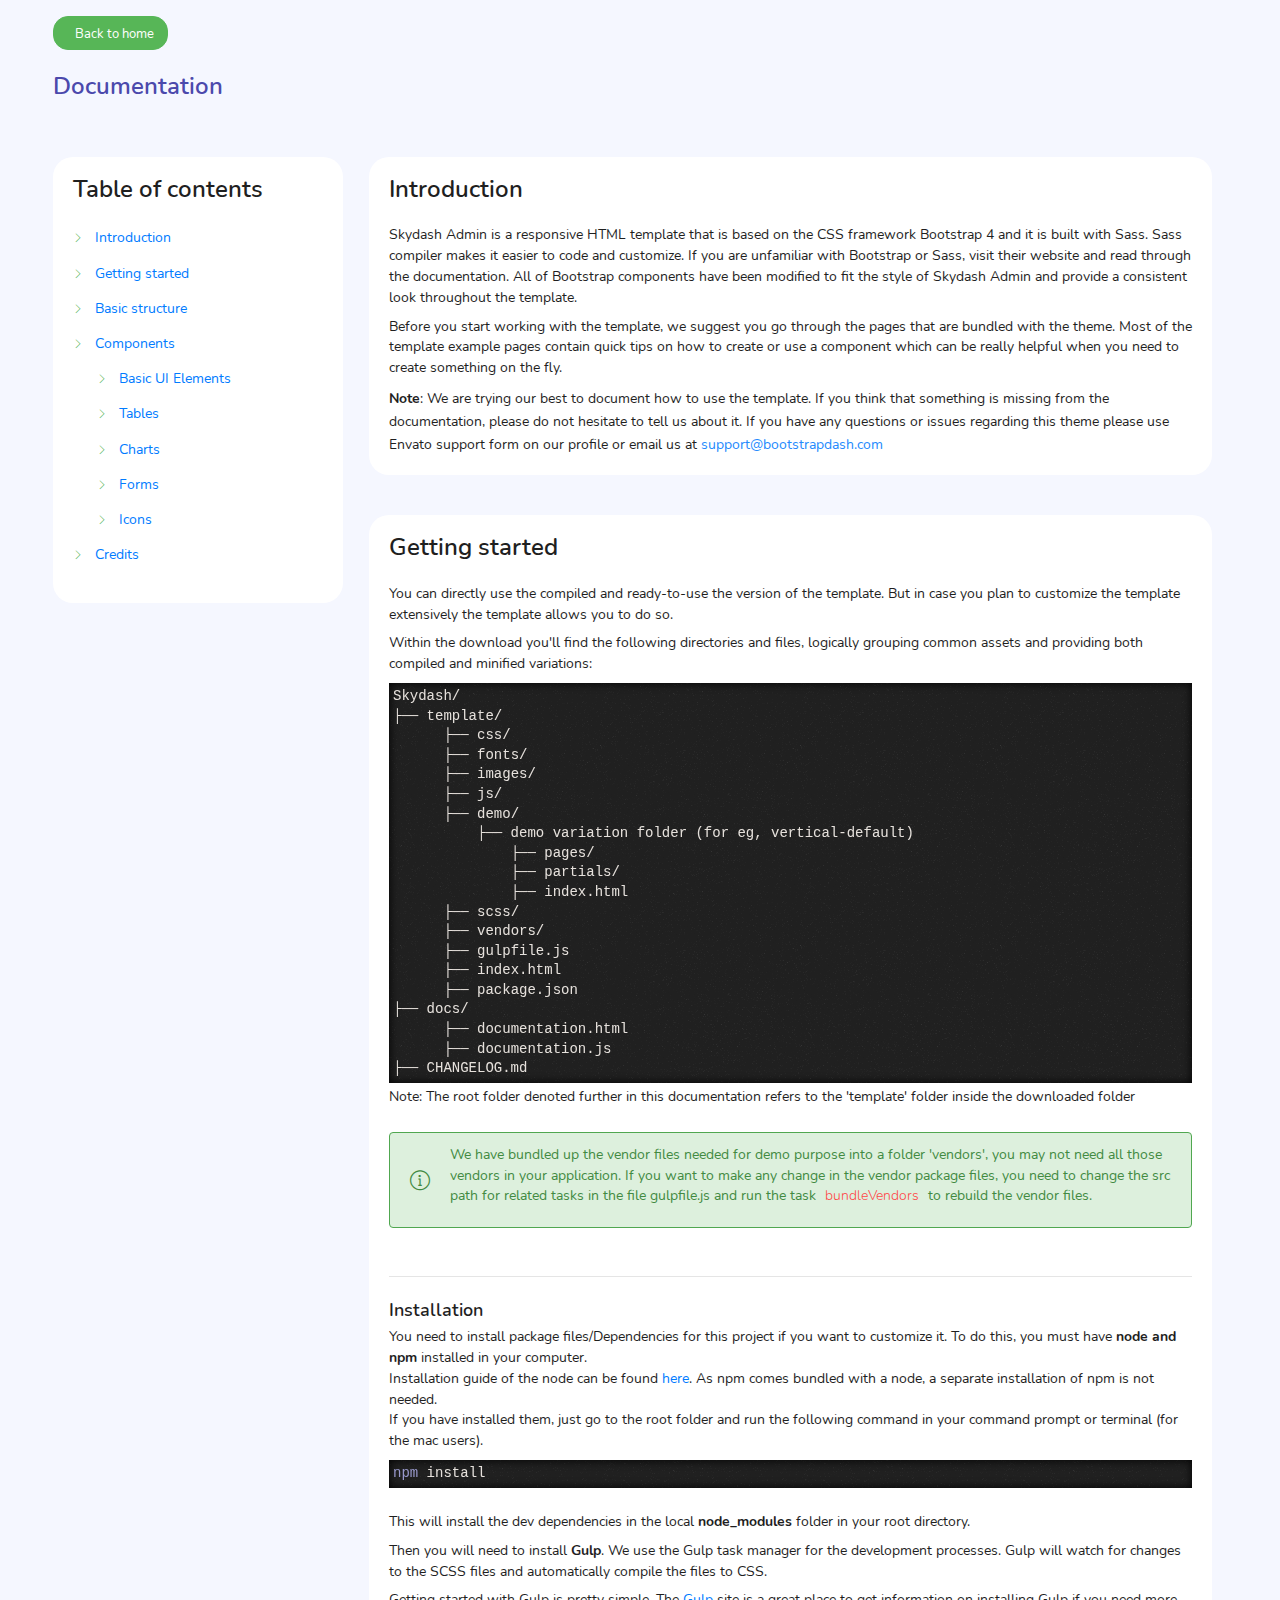
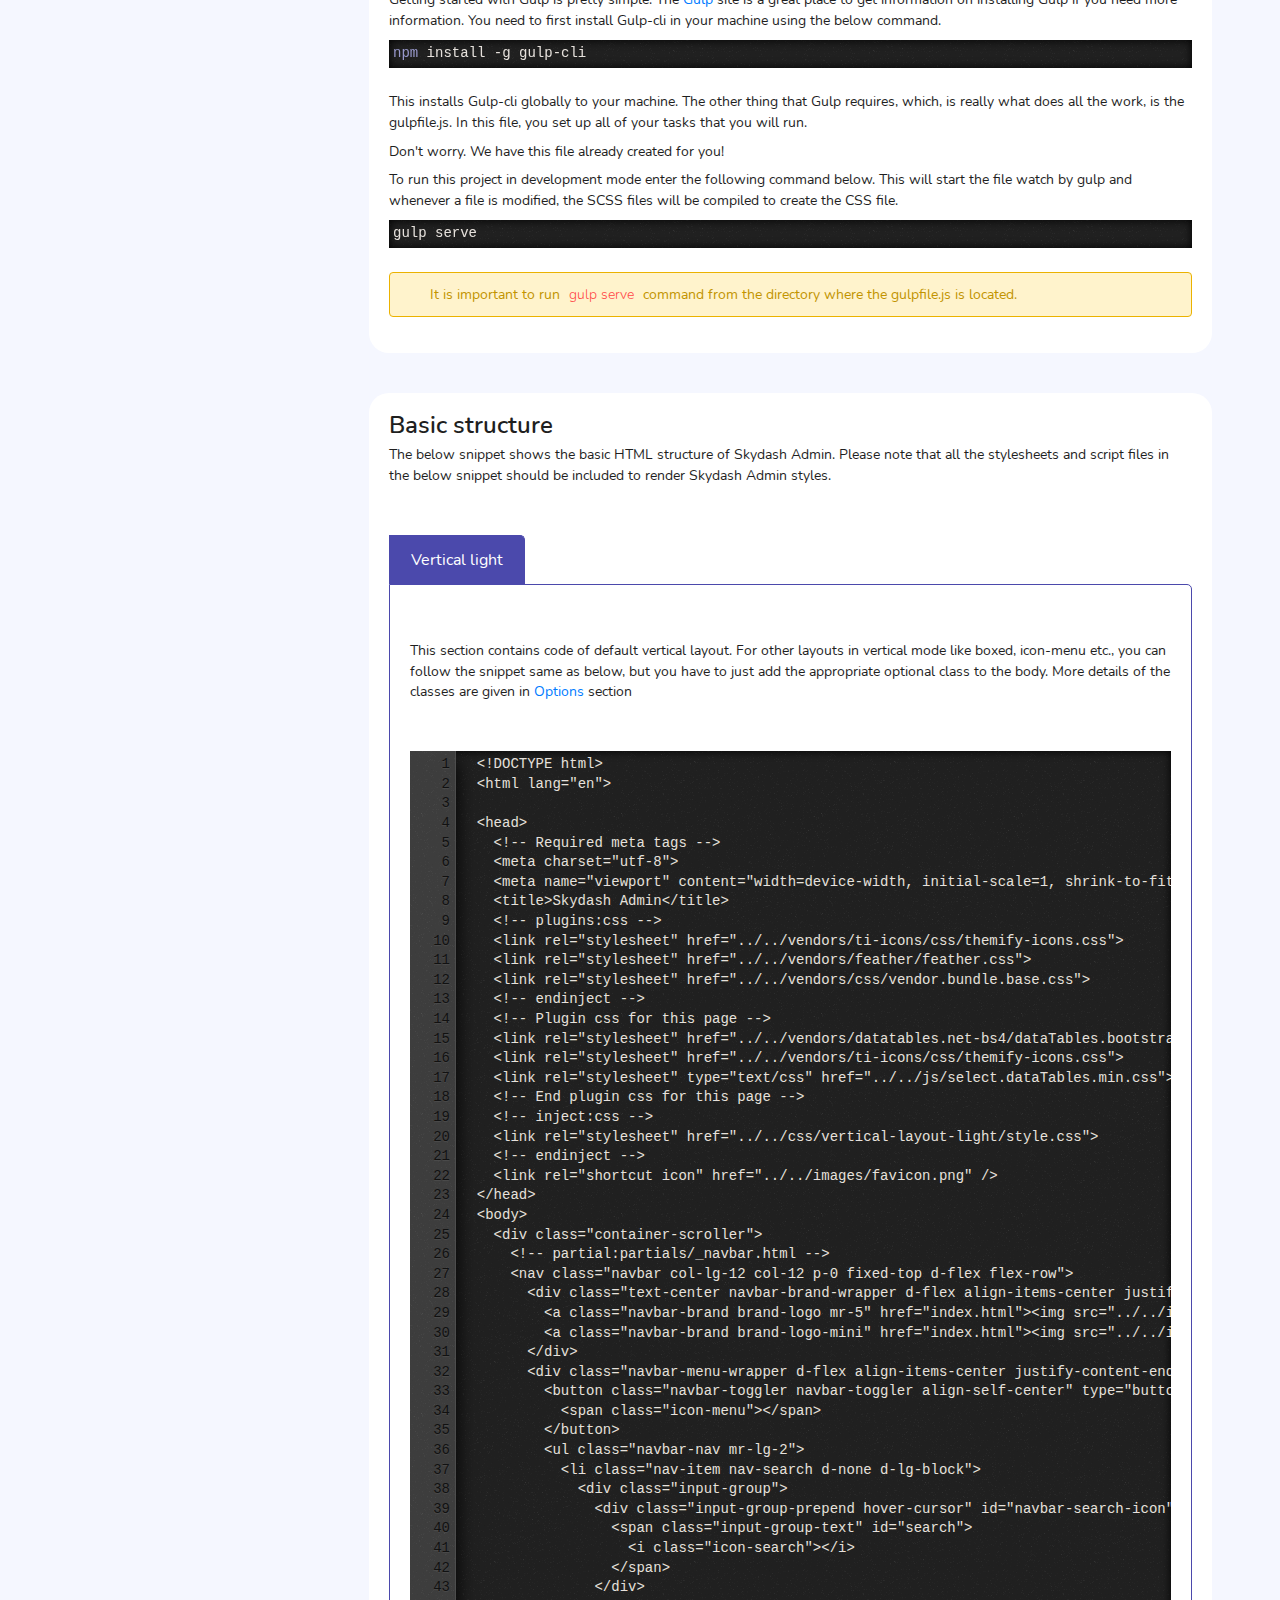
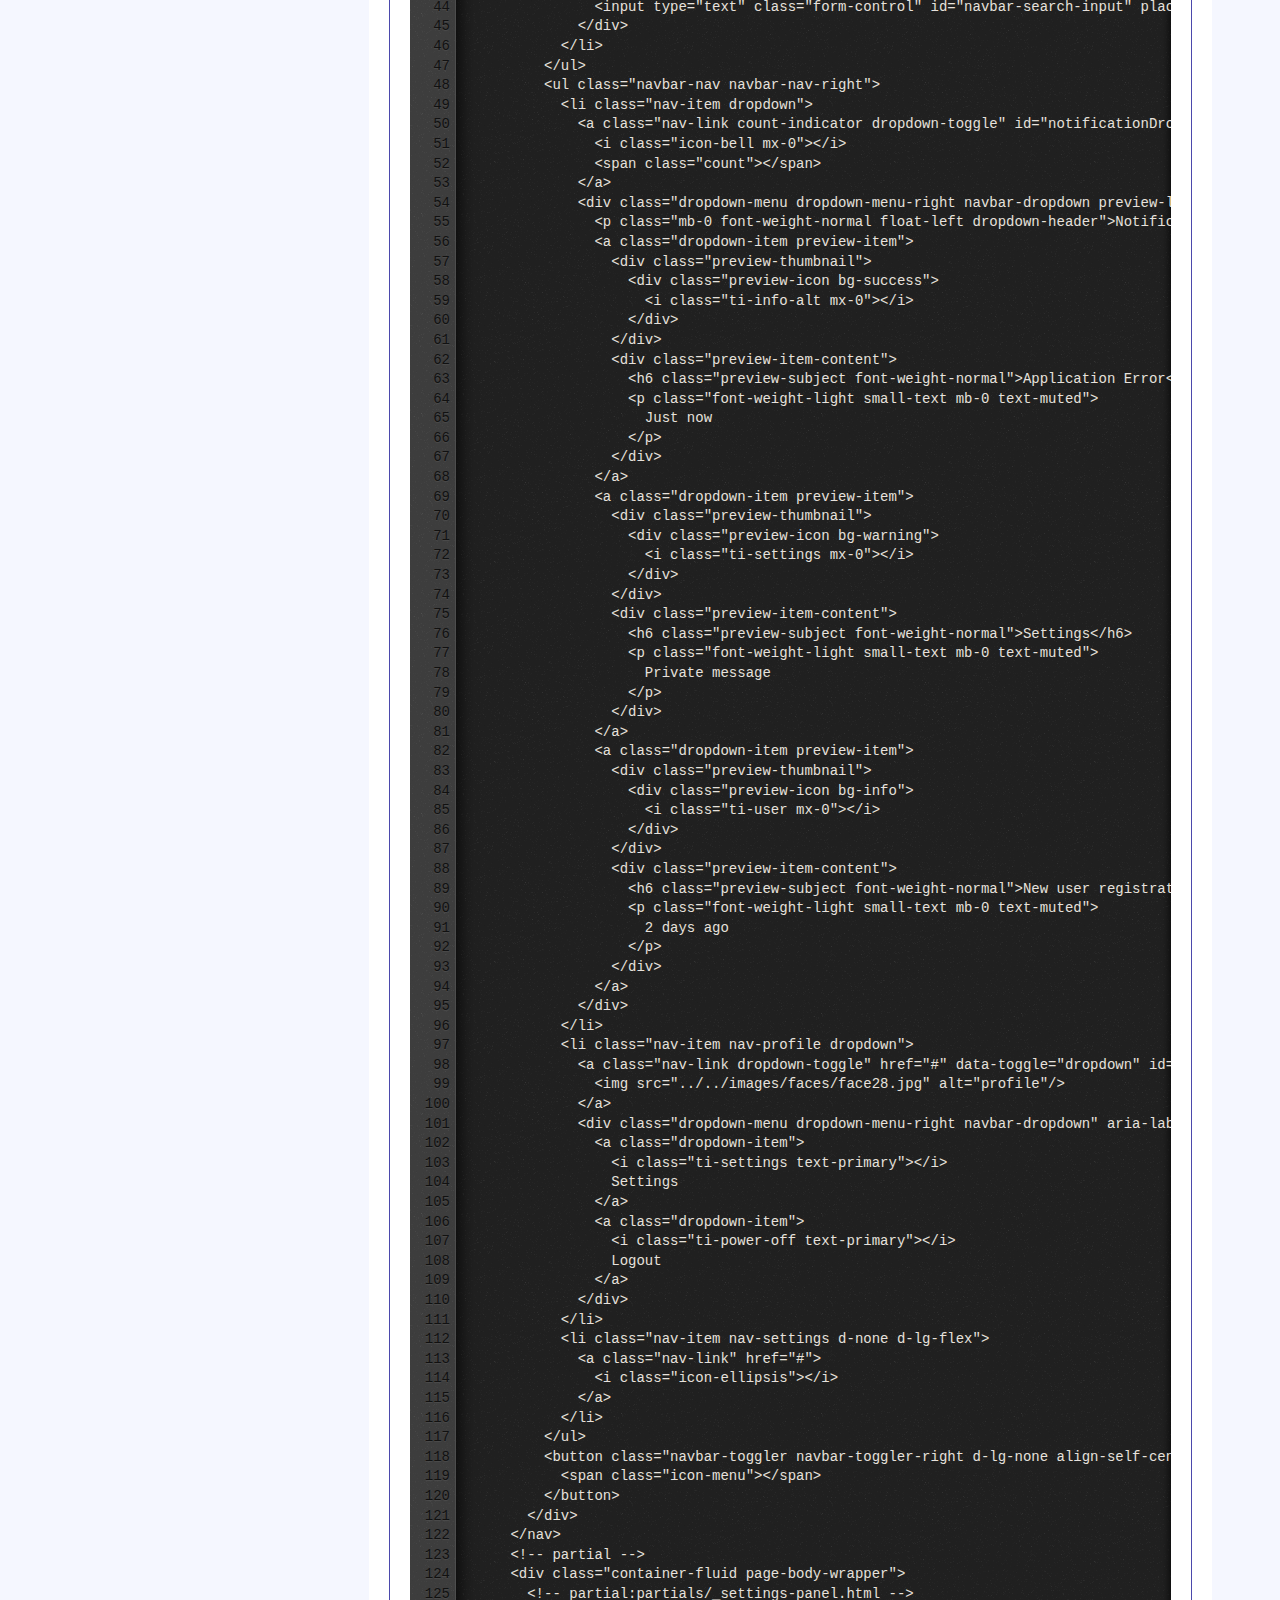
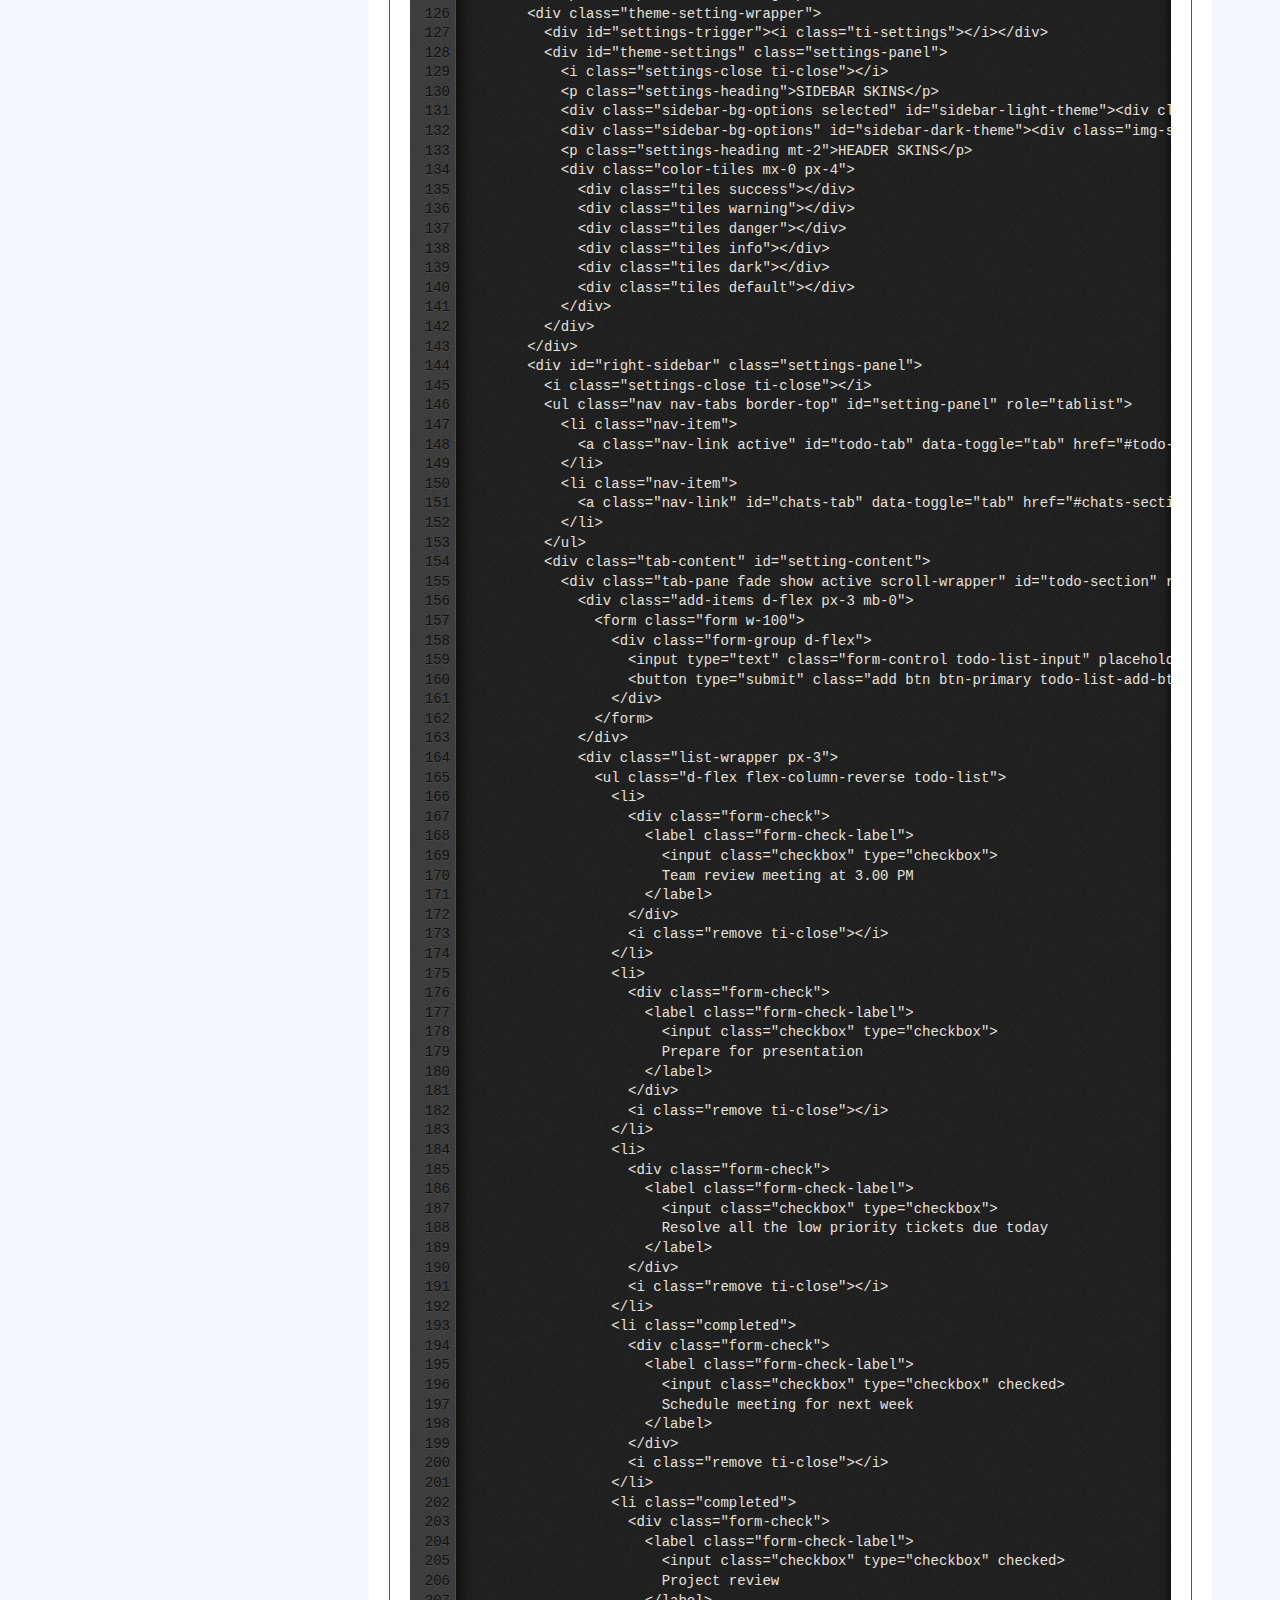
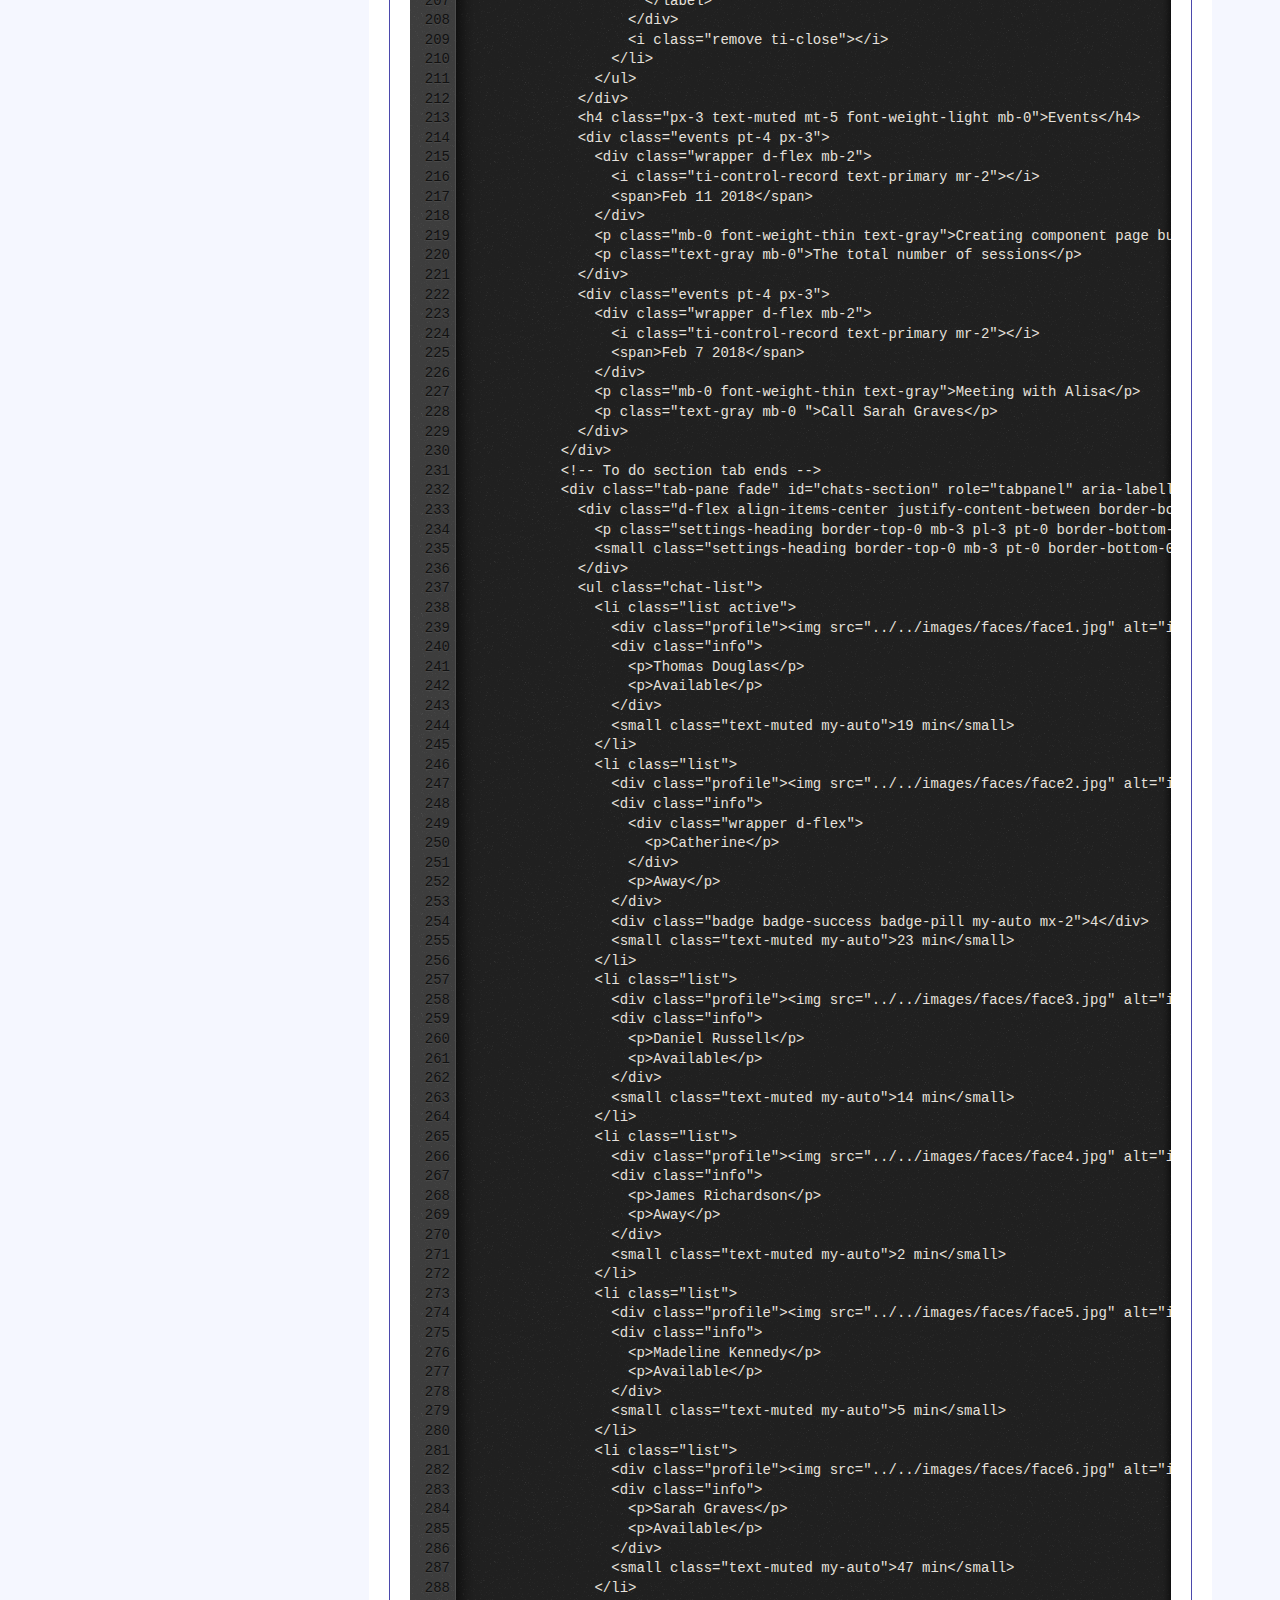
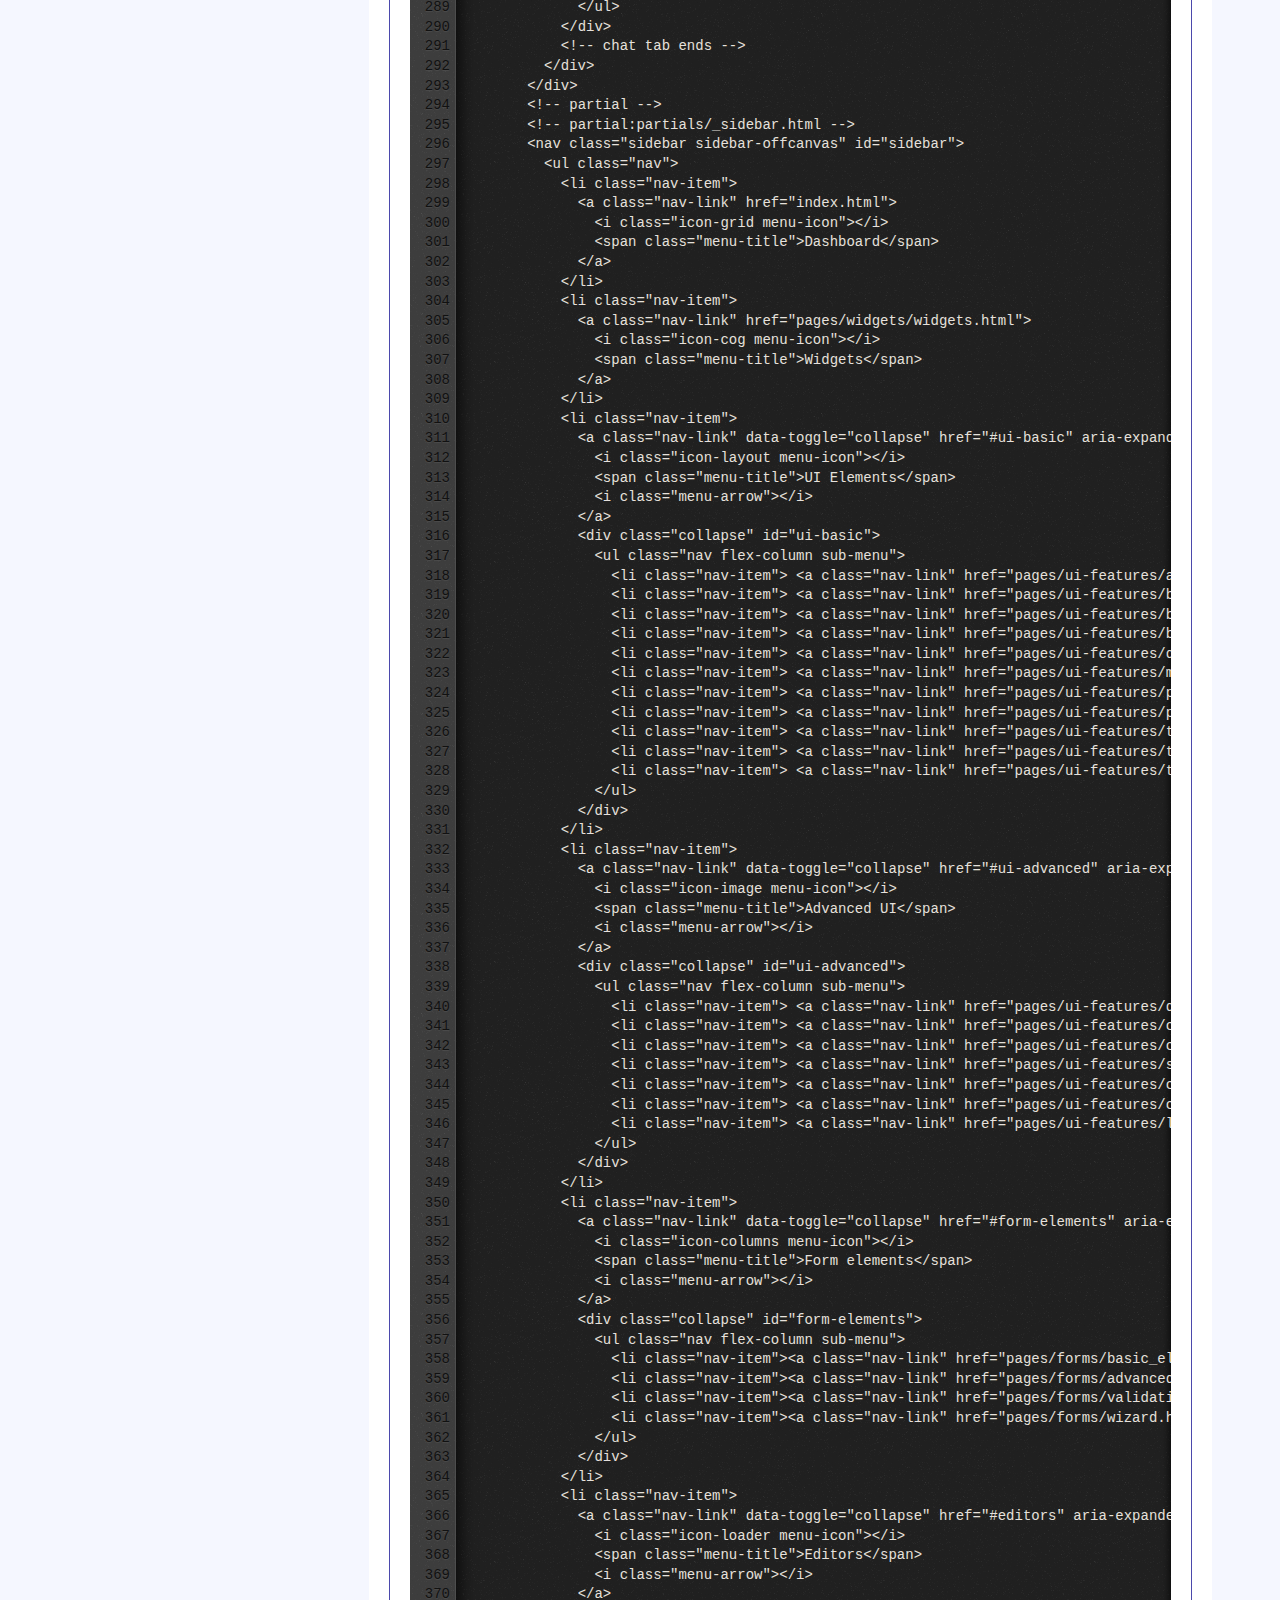
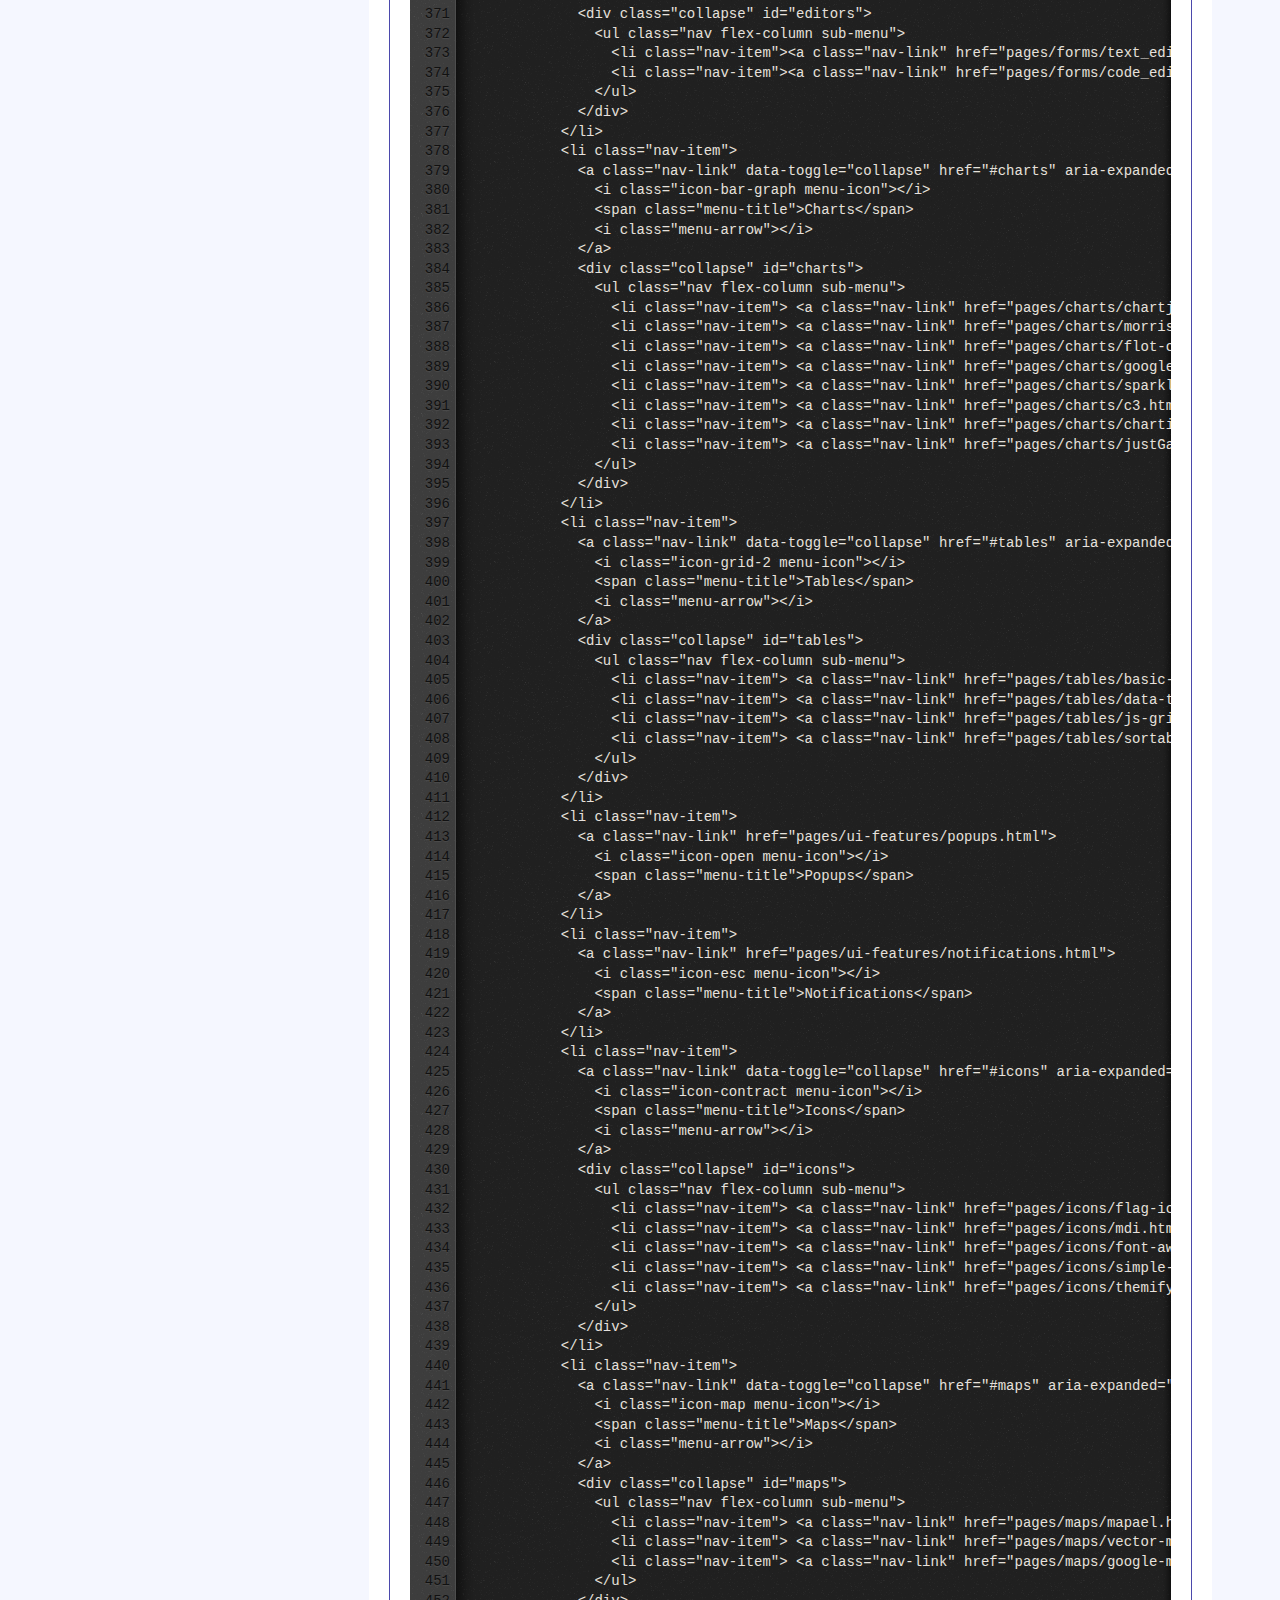
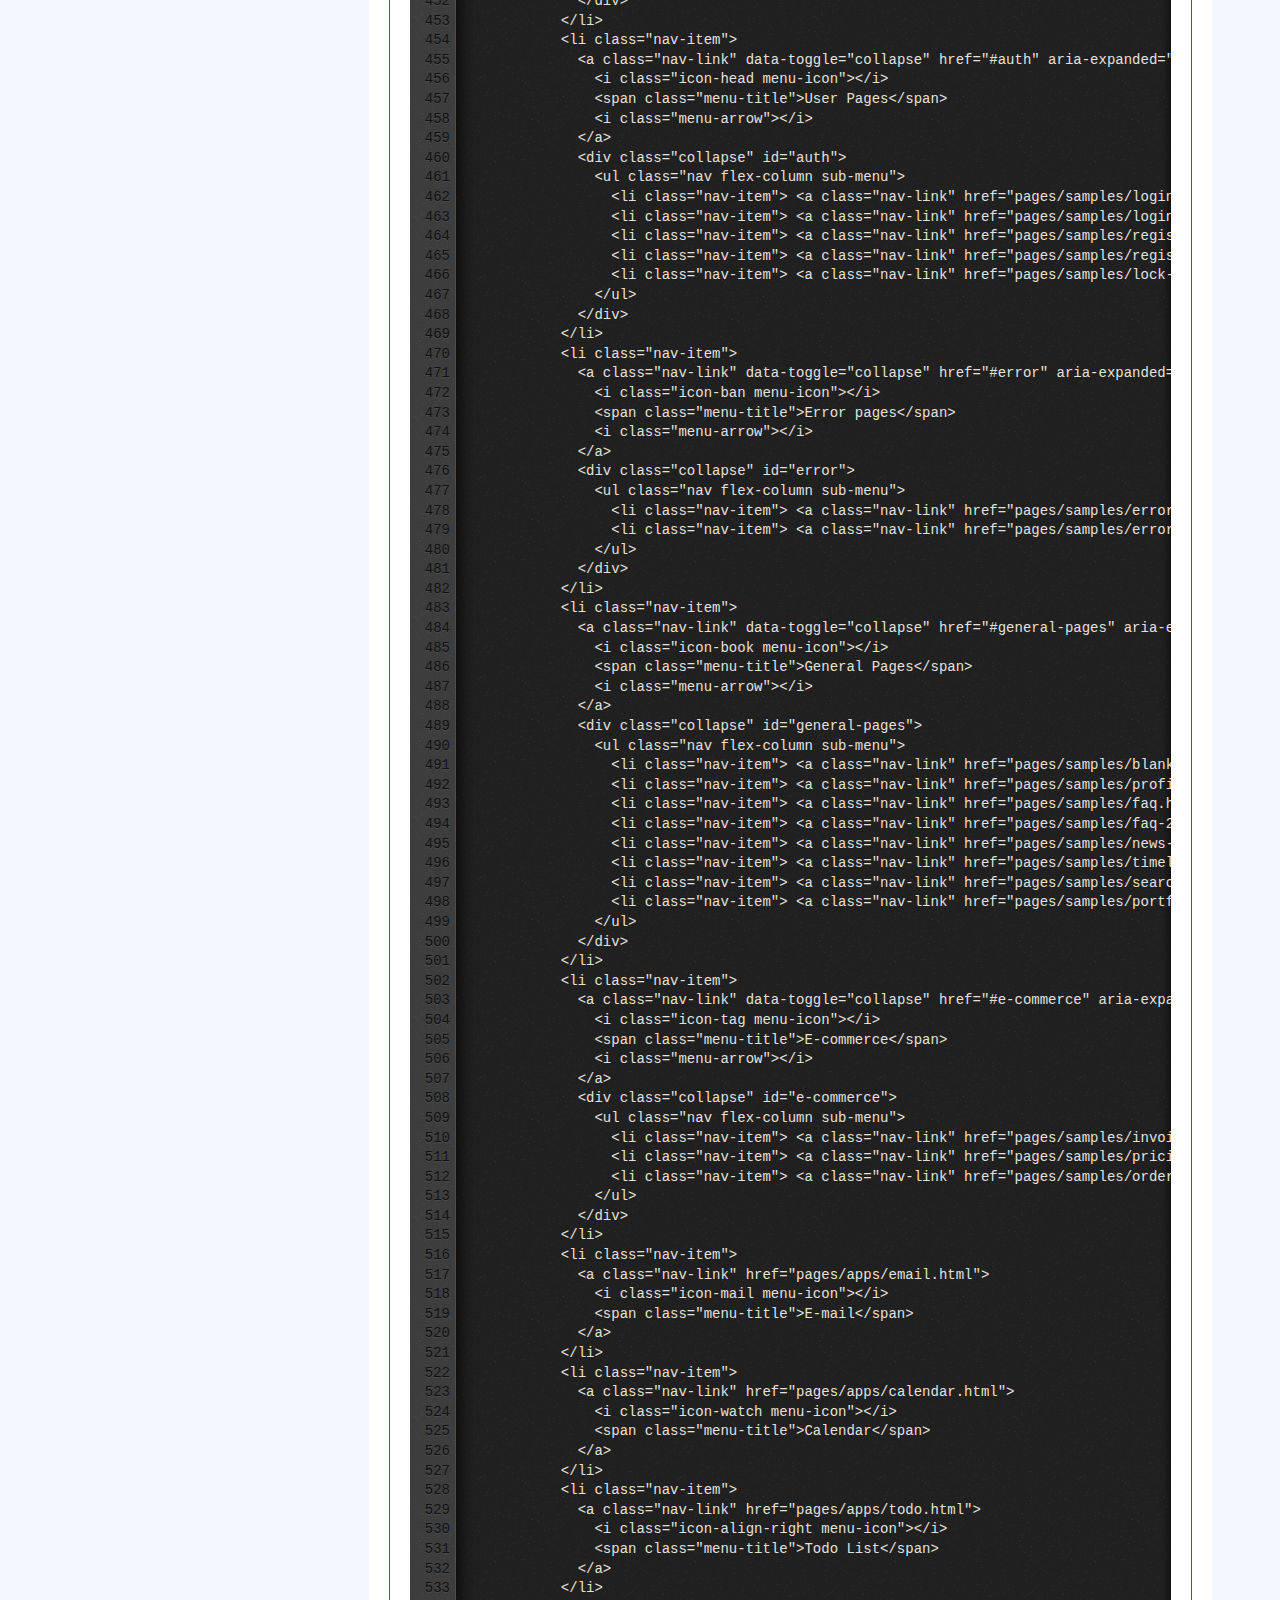
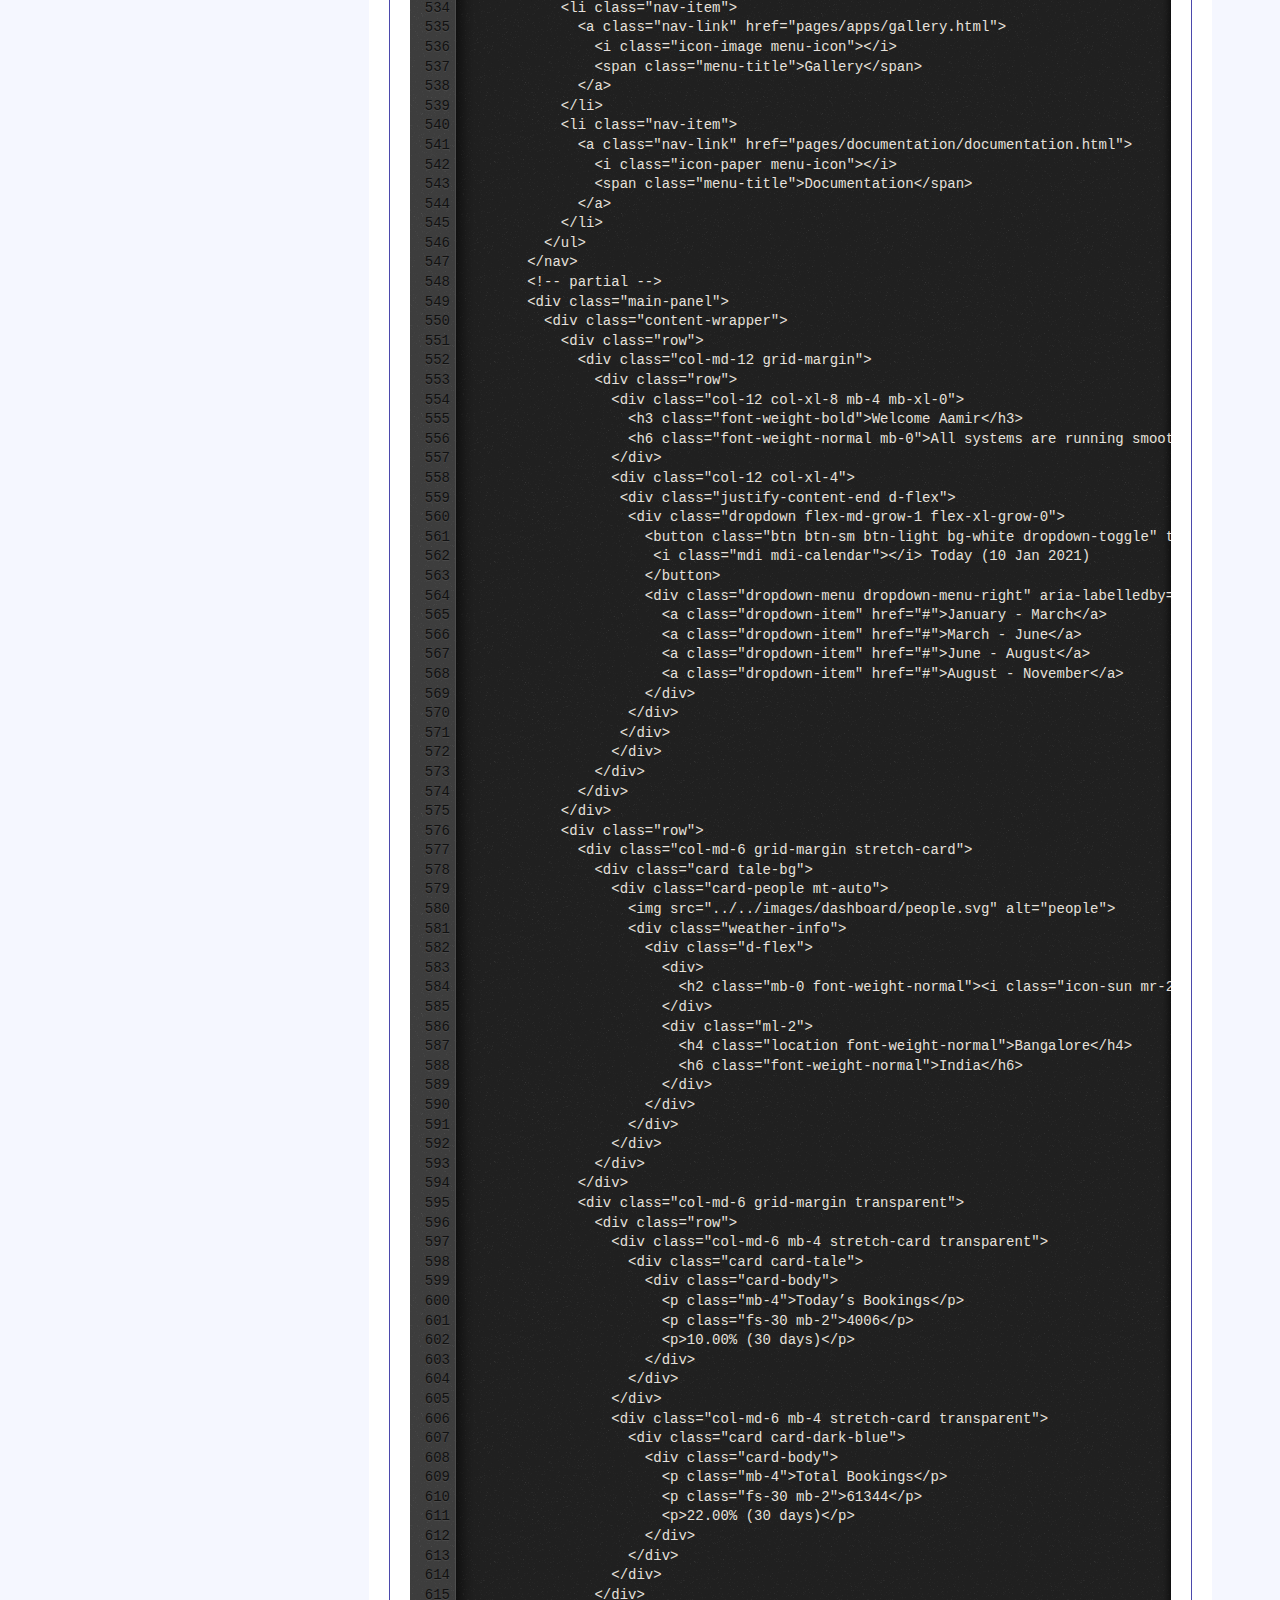
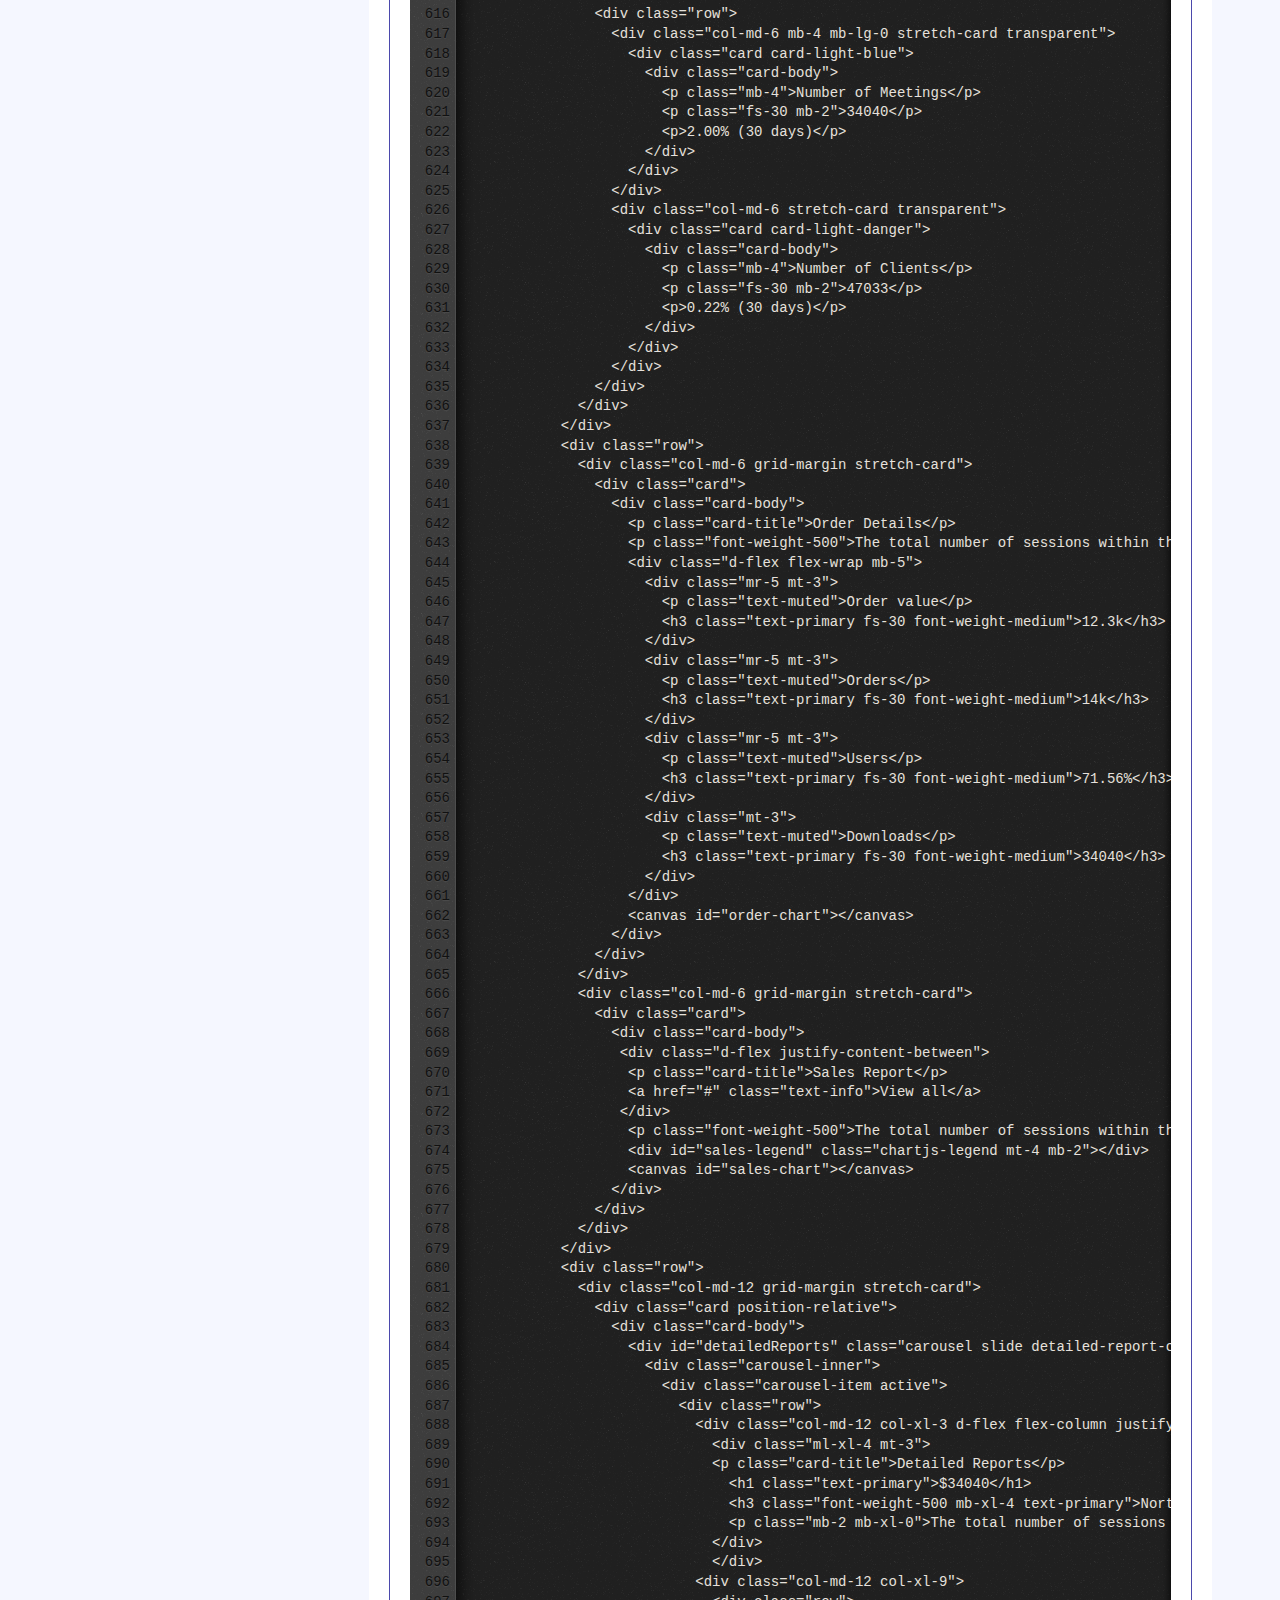
==== docs/documentation.html @ 99d592b6 "All files added" ====
<!DOCTYPE html>
<html lang="en">

<head>
  <!-- Required meta tags -->
  <meta charset="utf-8">
  <meta name="viewport" content="width=device-width, initial-scale=1, shrink-to-fit=no">
  <title>Skydash Admin Dashboard</title>
  <!-- plugins:css -->
  <link rel="stylesheet" href="../template/vendors/ti-icons/css/themify-icons.css">
  <link rel="stylesheet" href="../template/vendors/css/vendor.bundle.base.css">
  <!-- endinject -->
  <!-- plugin css for this page -->
  <link rel="stylesheet" href="../template/vendors/codemirror/codemirror.css">
  <link rel="stylesheet" href="../template/vendors/codemirror/ambiance.css">
  <link rel="stylesheet" href="../template/vendors/pwstabs/jquery.pwstabs.min.css">
  <!-- End plugin css for this page -->
  <!-- inject:css -->
  <link rel="stylesheet" href="../template/css/vertical-layout-light/style.css">
  <!-- endinject -->
  <link rel="shortcut icon" href="../template/images/favicon.png" />
</head>

<body>
  <div class="container-scroller">
    <div class="container-fluid page-body-wrapper full-page-wrapper">
      <div class="main-panel w-100  documentation">
        <div class="content-wrapper">
          <div class="container-fluid">
            <div class="row">
              <div class="col-12 doc-header">
                <a class="btn btn-success btn-sm" href="../template/index.html"><i class="mdi mdi-home mr-2"></i>Back to home</a>
                <h3 class="text-primary mt-4">Documentation</h3>
              </div>
            </div>
            <div class="row doc-content">
              <div class="col-12 col-md-3 grid-margin doc-table-contents">
                <div class="card">
                  <div class="card-body">
                    <h3 class="mb-4">Table of contents</h3>
                    <ul class="list-arrow">
                      <li>
                        <a href="#doc-intro">Introduction</a>
                      </li>
                      <li>
                        <a href="#doc-started">Getting started</a>
                      </li>
                      <li>
                        <a href="#doc-structure">Basic structure</a>
                      </li>
                      <li>
                        <a href="#doc-components">Components</a>
                        <ul class="list-arrow">
                          <li>
                            <a href="#doc-basic-ui">Basic UI Elements</a>
                          </li>
                          <li>
                            <a href="#doc-tables">Tables</a>
                          </li>
                          <li>
                            <a href="#doc-charts">Charts</a>
                          </li>
                          <li>
                            <a href="#doc-forms">Forms</a>
                          </li>
                          <li>
                            <a href="#doc-icons">Icons</a>
                          </li>
                        </ul>
                      </li>
                      <li>
                        <a href="#doc-credits">Credits</a>
                      </li>
                    </ul>
                  </div>
                </div>
              </div>
              <div class="col-12 col-md-9 offset-md-3 grid-margin">
                <div class="col-12 grid-margin" id="doc-intro">
                    <div class="card">
                        <div class="card-body">
                            <h3 class="mb-4">Introduction</h3>
                            <p>Skydash Admin is a responsive HTML template that is based on the CSS framework Bootstrap 4 and it is built with Sass. Sass compiler makes it easier to code and customize. If you are unfamiliar with Bootstrap or Sass, visit their
                                website and read through the documentation. All of Bootstrap components have been modified to fit the style of Skydash Admin and provide a consistent look throughout the template.</p>
                            <p>Before you start working with the template, we suggest you go through the pages that are bundled with the theme. Most of the template example pages contain quick tips on how to create or use a component which can
                                be really helpful when you need to create something on the fly.</p>
                            <p class="d-inline"><strong>Note</strong>: We are trying our best to document how to use the template. If you think that something is missing from the documentation, please do not hesitate to tell us about it. If you have any questions or issues regarding this theme please use Envato support form on our profile or email us at <a class="d-inline text-info" href="mailto:support@bootstrapdash.com">support@bootstrapdash.com</a></p>
                        </div>
                    </div>
                </div>
                <div class="col-12 grid-margin" id="doc-started">
                    <div class="card">
                        <div class="card-body">
                            <h3 class="mb-4">Getting started</h3>
                            <p>You can directly use the compiled and ready-to-use the version of the template. But in case you plan to customize the template extensively the template allows you to do so.</p>
                            <p>Within the download you'll find the following directories and files, logically grouping common assets and providing both compiled and minified variations:</p>
                            <textarea class="shell-mode">
Skydash/
├── template/
      ├── css/
      ├── fonts/
      ├── images/
      ├── js/
      ├── demo/
          ├── demo variation folder (for eg, vertical-default)
              ├── pages/
              ├── partials/
              ├── index.html
      ├── scss/
      ├── vendors/
      ├── gulpfile.js
      ├── index.html
      ├── package.json                           
├── docs/
      ├── documentation.html
      ├── documentation.js
├── CHANGELOG.md</textarea>
                            <p class="mt-1">Note: The root folder denoted further in this documentation refers to the 'template' folder inside the downloaded folder</p>
                            <div class="alert alert-success mt-4 d-flex align-items-center" role="alert">
                              <i class="ti-info-alt"></i>
                              <p>We have bundled up the vendor files needed for demo purpose into a folder 'vendors', you may not need all those vendors in your application.  If you want to make any change in the vendor package files, you need to change the src path for related tasks in the file gulpfile.js and run the task <code>bundleVendors</code> to rebuild the vendor files.</p>
                            </div>
                            <hr class="mt-5">
                            <h4 class="mt-4">Installation</h4>
                            <p class="mb-0">
                              You need to install package files/Dependencies for this project if you want to customize it. To do this, you must have <span class="font-weight-bold">node and npm</span> installed in your computer.
                            </p>
                            <p class="mb-0">Installation guide of the node can be found <a href="https://nodejs.org/en/">here</a>. As npm comes bundled with a node, a separate installation of npm is not needed.</p>
                            <p>
                                If you have installed them, just go to the root folder and run the following command in your command prompt or terminal (for the mac users).
                            </p>
                            <textarea class="shell-mode">
npm install</textarea>
                            <p class="mt-4">
                              This will install the dev dependencies in the local <span class="font-weight-bold">node_modules</span> folder in your root directory.
                            </p>
                            <p class="mt-2">
                              Then you will need to install <span class="font-weight-bold">Gulp</span>. We use the Gulp task manager for the development processes. Gulp will watch for changes to the SCSS files and automatically compile the files to CSS.
                            </p>
                            <p>Getting started with Gulp is pretty simple. The <a href="https://gulpjs.com/" target="_blank">Gulp</a> site is a great place to get information on installing Gulp if you need more information. You need to first install Gulp-cli in your machine using the below command.</p>
                            <textarea class="shell-mode">
npm install -g gulp-cli</textarea>
                            <p class="mt-4">This installs Gulp-cli globally to your machine. The other thing that Gulp requires, which, is really what does all the work, is the gulpfile.js. In this file, you set up all of your tasks that you will run.</p>
                            <p>Don't worry. We have this file already created for you!</p>
                            <p>To run this project in development mode enter the following command below. This will start the file watch by gulp and whenever a file is modified, the SCSS files will be compiled to create the CSS file.</p>
<textarea class="shell-mode">
gulp serve</textarea>           
                            <div class="alert alert-warning mt-4" role="alert">
                              <i class="ti-info-alt-outline"></i>It is important to run <code>gulp serve</code> command from the directory where the gulpfile.js is located.
                            </div>
                        </div>
                    </div>
                </div>
                <div class="col-12 grid-margin" id="doc-structure">
                  <div class="card"> 
                      <div class="card-body">
                            <h3>Basic structure</h3>
                            <p class="mb-5">
                              The below snippet shows the basic HTML structure of Skydash Admin.
                              Please note that all the stylesheets and script files in the below snippet should be included to render Skydash Admin styles.
                            </p>
                            <div class="demo-tabs">
                                <div data-pws-tab="vertical light" data-pws-tab-name="Vertical light">
                                  <p class="mb-5">This section contains code of default vertical layout. For other layouts in vertical mode like boxed, icon-menu etc., you can follow the snippet same as below, but you have to just add the appropriate optional class to the body. More details of the classes are given in <a href="#doc-options">Options</a> section</p>
<textarea class="multiple-codes mt-5">
  <!DOCTYPE html>
  <html lang="en">
  
  <head>
    <!-- Required meta tags -->
    <meta charset="utf-8">
    <meta name="viewport" content="width=device-width, initial-scale=1, shrink-to-fit=no">
    <title>Skydash Admin</title>
    <!-- plugins:css -->
    <link rel="stylesheet" href="../../vendors/ti-icons/css/themify-icons.css">
    <link rel="stylesheet" href="../../vendors/feather/feather.css">
    <link rel="stylesheet" href="../../vendors/css/vendor.bundle.base.css">
    <!-- endinject -->
    <!-- Plugin css for this page -->
    <link rel="stylesheet" href="../../vendors/datatables.net-bs4/dataTables.bootstrap4.css">
    <link rel="stylesheet" href="../../vendors/ti-icons/css/themify-icons.css">
    <link rel="stylesheet" type="text/css" href="../../js/select.dataTables.min.css">
    <!-- End plugin css for this page -->
    <!-- inject:css -->
    <link rel="stylesheet" href="../../css/vertical-layout-light/style.css">
    <!-- endinject -->
    <link rel="shortcut icon" href="../../images/favicon.png" />
  </head>
  <body>
    <div class="container-scroller">
      <!-- partial:partials/_navbar.html -->
      <nav class="navbar col-lg-12 col-12 p-0 fixed-top d-flex flex-row">
        <div class="text-center navbar-brand-wrapper d-flex align-items-center justify-content-center">
          <a class="navbar-brand brand-logo mr-5" href="index.html"><img src="../../images/logo.svg" class="mr-2" alt="logo"/></a>
          <a class="navbar-brand brand-logo-mini" href="index.html"><img src="../../images/logo-mini.svg" alt="logo"/></a>
        </div>
        <div class="navbar-menu-wrapper d-flex align-items-center justify-content-end">
          <button class="navbar-toggler navbar-toggler align-self-center" type="button" data-toggle="minimize">
            <span class="icon-menu"></span>
          </button>
          <ul class="navbar-nav mr-lg-2">
            <li class="nav-item nav-search d-none d-lg-block">
              <div class="input-group">
                <div class="input-group-prepend hover-cursor" id="navbar-search-icon">
                  <span class="input-group-text" id="search">
                    <i class="icon-search"></i>
                  </span>
                </div>
                <input type="text" class="form-control" id="navbar-search-input" placeholder="Search now" aria-label="search" aria-describedby="search">
              </div>
            </li>
          </ul>
          <ul class="navbar-nav navbar-nav-right">
            <li class="nav-item dropdown">
              <a class="nav-link count-indicator dropdown-toggle" id="notificationDropdown" href="#" data-toggle="dropdown">
                <i class="icon-bell mx-0"></i>
                <span class="count"></span>
              </a>
              <div class="dropdown-menu dropdown-menu-right navbar-dropdown preview-list" aria-labelledby="notificationDropdown">
                <p class="mb-0 font-weight-normal float-left dropdown-header">Notifications</p>
                <a class="dropdown-item preview-item">
                  <div class="preview-thumbnail">
                    <div class="preview-icon bg-success">
                      <i class="ti-info-alt mx-0"></i>
                    </div>
                  </div>
                  <div class="preview-item-content">
                    <h6 class="preview-subject font-weight-normal">Application Error</h6>
                    <p class="font-weight-light small-text mb-0 text-muted">
                      Just now
                    </p>
                  </div>
                </a>
                <a class="dropdown-item preview-item">
                  <div class="preview-thumbnail">
                    <div class="preview-icon bg-warning">
                      <i class="ti-settings mx-0"></i>
                    </div>
                  </div>
                  <div class="preview-item-content">
                    <h6 class="preview-subject font-weight-normal">Settings</h6>
                    <p class="font-weight-light small-text mb-0 text-muted">
                      Private message
                    </p>
                  </div>
                </a>
                <a class="dropdown-item preview-item">
                  <div class="preview-thumbnail">
                    <div class="preview-icon bg-info">
                      <i class="ti-user mx-0"></i>
                    </div>
                  </div>
                  <div class="preview-item-content">
                    <h6 class="preview-subject font-weight-normal">New user registration</h6>
                    <p class="font-weight-light small-text mb-0 text-muted">
                      2 days ago
                    </p>
                  </div>
                </a>
              </div>
            </li>
            <li class="nav-item nav-profile dropdown">
              <a class="nav-link dropdown-toggle" href="#" data-toggle="dropdown" id="profileDropdown">
                <img src="../../images/faces/face28.jpg" alt="profile"/>
              </a>
              <div class="dropdown-menu dropdown-menu-right navbar-dropdown" aria-labelledby="profileDropdown">
                <a class="dropdown-item">
                  <i class="ti-settings text-primary"></i>
                  Settings
                </a>
                <a class="dropdown-item">
                  <i class="ti-power-off text-primary"></i>
                  Logout
                </a>
              </div>
            </li>
            <li class="nav-item nav-settings d-none d-lg-flex">
              <a class="nav-link" href="#">
                <i class="icon-ellipsis"></i>
              </a>
            </li>
          </ul>
          <button class="navbar-toggler navbar-toggler-right d-lg-none align-self-center" type="button" data-toggle="offcanvas">
            <span class="icon-menu"></span>
          </button>
        </div>
      </nav>
      <!-- partial -->
      <div class="container-fluid page-body-wrapper">
        <!-- partial:partials/_settings-panel.html -->
        <div class="theme-setting-wrapper">
          <div id="settings-trigger"><i class="ti-settings"></i></div>
          <div id="theme-settings" class="settings-panel">
            <i class="settings-close ti-close"></i>
            <p class="settings-heading">SIDEBAR SKINS</p>
            <div class="sidebar-bg-options selected" id="sidebar-light-theme"><div class="img-ss rounded-circle bg-light border mr-3"></div>Light</div>
            <div class="sidebar-bg-options" id="sidebar-dark-theme"><div class="img-ss rounded-circle bg-dark border mr-3"></div>Dark</div>
            <p class="settings-heading mt-2">HEADER SKINS</p>
            <div class="color-tiles mx-0 px-4">
              <div class="tiles success"></div>
              <div class="tiles warning"></div>
              <div class="tiles danger"></div>
              <div class="tiles info"></div>
              <div class="tiles dark"></div>
              <div class="tiles default"></div>
            </div>
          </div>
        </div>
        <div id="right-sidebar" class="settings-panel">
          <i class="settings-close ti-close"></i>
          <ul class="nav nav-tabs border-top" id="setting-panel" role="tablist">
            <li class="nav-item">
              <a class="nav-link active" id="todo-tab" data-toggle="tab" href="#todo-section" role="tab" aria-controls="todo-section" aria-expanded="true">TO DO LIST</a>
            </li>
            <li class="nav-item">
              <a class="nav-link" id="chats-tab" data-toggle="tab" href="#chats-section" role="tab" aria-controls="chats-section">CHATS</a>
            </li>
          </ul>
          <div class="tab-content" id="setting-content">
            <div class="tab-pane fade show active scroll-wrapper" id="todo-section" role="tabpanel" aria-labelledby="todo-section">
              <div class="add-items d-flex px-3 mb-0">
                <form class="form w-100">
                  <div class="form-group d-flex">
                    <input type="text" class="form-control todo-list-input" placeholder="Add To-do">
                    <button type="submit" class="add btn btn-primary todo-list-add-btn" id="add-task">Add</button>
                  </div>
                </form>
              </div>
              <div class="list-wrapper px-3">
                <ul class="d-flex flex-column-reverse todo-list">
                  <li>
                    <div class="form-check">
                      <label class="form-check-label">
                        <input class="checkbox" type="checkbox">
                        Team review meeting at 3.00 PM
                      </label>
                    </div>
                    <i class="remove ti-close"></i>
                  </li>
                  <li>
                    <div class="form-check">
                      <label class="form-check-label">
                        <input class="checkbox" type="checkbox">
                        Prepare for presentation
                      </label>
                    </div>
                    <i class="remove ti-close"></i>
                  </li>
                  <li>
                    <div class="form-check">
                      <label class="form-check-label">
                        <input class="checkbox" type="checkbox">
                        Resolve all the low priority tickets due today
                      </label>
                    </div>
                    <i class="remove ti-close"></i>
                  </li>
                  <li class="completed">
                    <div class="form-check">
                      <label class="form-check-label">
                        <input class="checkbox" type="checkbox" checked>
                        Schedule meeting for next week
                      </label>
                    </div>
                    <i class="remove ti-close"></i>
                  </li>
                  <li class="completed">
                    <div class="form-check">
                      <label class="form-check-label">
                        <input class="checkbox" type="checkbox" checked>
                        Project review
                      </label>
                    </div>
                    <i class="remove ti-close"></i>
                  </li>
                </ul>
              </div>
              <h4 class="px-3 text-muted mt-5 font-weight-light mb-0">Events</h4>
              <div class="events pt-4 px-3">
                <div class="wrapper d-flex mb-2">
                  <i class="ti-control-record text-primary mr-2"></i>
                  <span>Feb 11 2018</span>
                </div>
                <p class="mb-0 font-weight-thin text-gray">Creating component page build a js</p>
                <p class="text-gray mb-0">The total number of sessions</p>
              </div>
              <div class="events pt-4 px-3">
                <div class="wrapper d-flex mb-2">
                  <i class="ti-control-record text-primary mr-2"></i>
                  <span>Feb 7 2018</span>
                </div>
                <p class="mb-0 font-weight-thin text-gray">Meeting with Alisa</p>
                <p class="text-gray mb-0 ">Call Sarah Graves</p>
              </div>
            </div>
            <!-- To do section tab ends -->
            <div class="tab-pane fade" id="chats-section" role="tabpanel" aria-labelledby="chats-section">
              <div class="d-flex align-items-center justify-content-between border-bottom">
                <p class="settings-heading border-top-0 mb-3 pl-3 pt-0 border-bottom-0 pb-0">Friends</p>
                <small class="settings-heading border-top-0 mb-3 pt-0 border-bottom-0 pb-0 pr-3 font-weight-normal">See All</small>
              </div>
              <ul class="chat-list">
                <li class="list active">
                  <div class="profile"><img src="../../images/faces/face1.jpg" alt="image"><span class="online"></span></div>
                  <div class="info">
                    <p>Thomas Douglas</p>
                    <p>Available</p>
                  </div>
                  <small class="text-muted my-auto">19 min</small>
                </li>
                <li class="list">
                  <div class="profile"><img src="../../images/faces/face2.jpg" alt="image"><span class="offline"></span></div>
                  <div class="info">
                    <div class="wrapper d-flex">
                      <p>Catherine</p>
                    </div>
                    <p>Away</p>
                  </div>
                  <div class="badge badge-success badge-pill my-auto mx-2">4</div>
                  <small class="text-muted my-auto">23 min</small>
                </li>
                <li class="list">
                  <div class="profile"><img src="../../images/faces/face3.jpg" alt="image"><span class="online"></span></div>
                  <div class="info">
                    <p>Daniel Russell</p>
                    <p>Available</p>
                  </div>
                  <small class="text-muted my-auto">14 min</small>
                </li>
                <li class="list">
                  <div class="profile"><img src="../../images/faces/face4.jpg" alt="image"><span class="offline"></span></div>
                  <div class="info">
                    <p>James Richardson</p>
                    <p>Away</p>
                  </div>
                  <small class="text-muted my-auto">2 min</small>
                </li>
                <li class="list">
                  <div class="profile"><img src="../../images/faces/face5.jpg" alt="image"><span class="online"></span></div>
                  <div class="info">
                    <p>Madeline Kennedy</p>
                    <p>Available</p>
                  </div>
                  <small class="text-muted my-auto">5 min</small>
                </li>
                <li class="list">
                  <div class="profile"><img src="../../images/faces/face6.jpg" alt="image"><span class="online"></span></div>
                  <div class="info">
                    <p>Sarah Graves</p>
                    <p>Available</p>
                  </div>
                  <small class="text-muted my-auto">47 min</small>
                </li>
              </ul>
            </div>
            <!-- chat tab ends -->
          </div>
        </div>
        <!-- partial -->
        <!-- partial:partials/_sidebar.html -->
        <nav class="sidebar sidebar-offcanvas" id="sidebar">
          <ul class="nav">
            <li class="nav-item">
              <a class="nav-link" href="index.html">
                <i class="icon-grid menu-icon"></i>
                <span class="menu-title">Dashboard</span>
              </a>
            </li>
            <li class="nav-item">
              <a class="nav-link" href="pages/widgets/widgets.html">
                <i class="icon-cog menu-icon"></i>
                <span class="menu-title">Widgets</span>
              </a>
            </li>
            <li class="nav-item">
              <a class="nav-link" data-toggle="collapse" href="#ui-basic" aria-expanded="false" aria-controls="ui-basic">
                <i class="icon-layout menu-icon"></i>
                <span class="menu-title">UI Elements</span>
                <i class="menu-arrow"></i>
              </a>
              <div class="collapse" id="ui-basic">
                <ul class="nav flex-column sub-menu">
                  <li class="nav-item"> <a class="nav-link" href="pages/ui-features/accordions.html">Accordions</a></li>
                  <li class="nav-item"> <a class="nav-link" href="pages/ui-features/buttons.html">Buttons</a></li>
                  <li class="nav-item"> <a class="nav-link" href="pages/ui-features/badges.html">Badges</a></li>
                  <li class="nav-item"> <a class="nav-link" href="pages/ui-features/breadcrumbs.html">Breadcrumbs</a></li>
                  <li class="nav-item"> <a class="nav-link" href="pages/ui-features/dropdowns.html">Dropdowns</a></li>
                  <li class="nav-item"> <a class="nav-link" href="pages/ui-features/modals.html">Modals</a></li>
                  <li class="nav-item"> <a class="nav-link" href="pages/ui-features/progress.html">Progress bar</a></li>
                  <li class="nav-item"> <a class="nav-link" href="pages/ui-features/pagination.html">Pagination</a></li>
                  <li class="nav-item"> <a class="nav-link" href="pages/ui-features/tabs.html">Tabs</a></li>
                  <li class="nav-item"> <a class="nav-link" href="pages/ui-features/typography.html">Typography</a></li>
                  <li class="nav-item"> <a class="nav-link" href="pages/ui-features/tooltips.html">Tooltips</a></li>
                </ul>
              </div>
            </li>
            <li class="nav-item">
              <a class="nav-link" data-toggle="collapse" href="#ui-advanced" aria-expanded="false" aria-controls="ui-advanced">
                <i class="icon-image menu-icon"></i>
                <span class="menu-title">Advanced UI</span>
                <i class="menu-arrow"></i>
              </a>
              <div class="collapse" id="ui-advanced">
                <ul class="nav flex-column sub-menu">
                  <li class="nav-item"> <a class="nav-link" href="pages/ui-features/dragula.html">Dragula</a></li>
                  <li class="nav-item"> <a class="nav-link" href="pages/ui-features/clipboard.html">Clipboard</a></li>
                  <li class="nav-item"> <a class="nav-link" href="pages/ui-features/context-menu.html">Context menu</a></li>
                  <li class="nav-item"> <a class="nav-link" href="pages/ui-features/slider.html">Sliders</a></li>
                  <li class="nav-item"> <a class="nav-link" href="pages/ui-features/carousel.html">Carousel</a></li>
                  <li class="nav-item"> <a class="nav-link" href="pages/ui-features/colcade.html">Colcade</a></li>
                  <li class="nav-item"> <a class="nav-link" href="pages/ui-features/loaders.html">Loaders</a></li>
                </ul>
              </div>
            </li>
            <li class="nav-item">
              <a class="nav-link" data-toggle="collapse" href="#form-elements" aria-expanded="false" aria-controls="form-elements">
                <i class="icon-columns menu-icon"></i>
                <span class="menu-title">Form elements</span>
                <i class="menu-arrow"></i>
              </a>
              <div class="collapse" id="form-elements">
                <ul class="nav flex-column sub-menu">
                  <li class="nav-item"><a class="nav-link" href="pages/forms/basic_elements.html">Basic Elements</a></li>                
                  <li class="nav-item"><a class="nav-link" href="pages/forms/advanced_elements.html">Advanced Elements</a></li>
                  <li class="nav-item"><a class="nav-link" href="pages/forms/validation.html">Validation</a></li>
                  <li class="nav-item"><a class="nav-link" href="pages/forms/wizard.html">Wizard</a></li>
                </ul>
              </div>
            </li>
            <li class="nav-item">
              <a class="nav-link" data-toggle="collapse" href="#editors" aria-expanded="false" aria-controls="editors">
                <i class="icon-loader menu-icon"></i>
                <span class="menu-title">Editors</span>
                <i class="menu-arrow"></i>
              </a>
              <div class="collapse" id="editors">
                <ul class="nav flex-column sub-menu">
                  <li class="nav-item"><a class="nav-link" href="pages/forms/text_editor.html">Text editors</a></li>
                  <li class="nav-item"><a class="nav-link" href="pages/forms/code_editor.html">Code editors</a></li>
                </ul>
              </div>
            </li>
            <li class="nav-item">
              <a class="nav-link" data-toggle="collapse" href="#charts" aria-expanded="false" aria-controls="charts">
                <i class="icon-bar-graph menu-icon"></i>
                <span class="menu-title">Charts</span>
                <i class="menu-arrow"></i>
              </a>
              <div class="collapse" id="charts">
                <ul class="nav flex-column sub-menu">
                  <li class="nav-item"> <a class="nav-link" href="pages/charts/chartjs.html">ChartJs</a></li>
                  <li class="nav-item"> <a class="nav-link" href="pages/charts/morris.html">Morris</a></li>
                  <li class="nav-item"> <a class="nav-link" href="pages/charts/flot-chart.html">Flot</a></li>
                  <li class="nav-item"> <a class="nav-link" href="pages/charts/google-charts.html">Google charts</a></li>
                  <li class="nav-item"> <a class="nav-link" href="pages/charts/sparkline.html">Sparkline js</a></li>
                  <li class="nav-item"> <a class="nav-link" href="pages/charts/c3.html">C3 charts</a></li>
                  <li class="nav-item"> <a class="nav-link" href="pages/charts/chartist.html">Chartists</a></li>
                  <li class="nav-item"> <a class="nav-link" href="pages/charts/justGage.html">JustGage</a></li>
                </ul>
              </div>
            </li>
            <li class="nav-item">
              <a class="nav-link" data-toggle="collapse" href="#tables" aria-expanded="false" aria-controls="tables">
                <i class="icon-grid-2 menu-icon"></i>
                <span class="menu-title">Tables</span>
                <i class="menu-arrow"></i>
              </a>
              <div class="collapse" id="tables">
                <ul class="nav flex-column sub-menu">
                  <li class="nav-item"> <a class="nav-link" href="pages/tables/basic-table.html">Basic table</a></li>
                  <li class="nav-item"> <a class="nav-link" href="pages/tables/data-table.html">Data table</a></li>
                  <li class="nav-item"> <a class="nav-link" href="pages/tables/js-grid.html">Js-grid</a></li>
                  <li class="nav-item"> <a class="nav-link" href="pages/tables/sortable-table.html">Sortable table</a></li>
                </ul>
              </div>
            </li>
            <li class="nav-item">
              <a class="nav-link" href="pages/ui-features/popups.html">
                <i class="icon-open menu-icon"></i>
                <span class="menu-title">Popups</span>
              </a>
            </li>
            <li class="nav-item">
              <a class="nav-link" href="pages/ui-features/notifications.html">
                <i class="icon-esc menu-icon"></i>
                <span class="menu-title">Notifications</span>
              </a>
            </li>
            <li class="nav-item">
              <a class="nav-link" data-toggle="collapse" href="#icons" aria-expanded="false" aria-controls="icons">
                <i class="icon-contract menu-icon"></i>
                <span class="menu-title">Icons</span>
                <i class="menu-arrow"></i>
              </a>
              <div class="collapse" id="icons">
                <ul class="nav flex-column sub-menu">
                  <li class="nav-item"> <a class="nav-link" href="pages/icons/flag-icons.html">Flag icons</a></li>
                  <li class="nav-item"> <a class="nav-link" href="pages/icons/mdi.html">Mdi icons</a></li>
                  <li class="nav-item"> <a class="nav-link" href="pages/icons/font-awesome.html">Font Awesome</a></li>
                  <li class="nav-item"> <a class="nav-link" href="pages/icons/simple-line-icon.html">Simple line icons</a></li>
                  <li class="nav-item"> <a class="nav-link" href="pages/icons/themify.html">Themify icons</a></li>
                </ul>
              </div>
            </li>
            <li class="nav-item">
              <a class="nav-link" data-toggle="collapse" href="#maps" aria-expanded="false" aria-controls="maps">
                <i class="icon-map menu-icon"></i>
                <span class="menu-title">Maps</span>
                <i class="menu-arrow"></i>
              </a>
              <div class="collapse" id="maps">
                <ul class="nav flex-column sub-menu">
                  <li class="nav-item"> <a class="nav-link" href="pages/maps/mapael.html">Mapael</a></li>
                  <li class="nav-item"> <a class="nav-link" href="pages/maps/vector-map.html">Vector Map</a></li>
                  <li class="nav-item"> <a class="nav-link" href="pages/maps/google-maps.html">Google Map</a></li>
                </ul>
              </div>
            </li>
            <li class="nav-item">
              <a class="nav-link" data-toggle="collapse" href="#auth" aria-expanded="false" aria-controls="auth">
                <i class="icon-head menu-icon"></i>
                <span class="menu-title">User Pages</span>
                <i class="menu-arrow"></i>
              </a>
              <div class="collapse" id="auth">
                <ul class="nav flex-column sub-menu">
                  <li class="nav-item"> <a class="nav-link" href="pages/samples/login.html"> Login </a></li>
                  <li class="nav-item"> <a class="nav-link" href="pages/samples/login-2.html"> Login 2 </a></li>
                  <li class="nav-item"> <a class="nav-link" href="pages/samples/register.html"> Register </a></li>
                  <li class="nav-item"> <a class="nav-link" href="pages/samples/register-2.html"> Register 2 </a></li>
                  <li class="nav-item"> <a class="nav-link" href="pages/samples/lock-screen.html"> Lockscreen </a></li>
                </ul>
              </div>
            </li>
            <li class="nav-item">
              <a class="nav-link" data-toggle="collapse" href="#error" aria-expanded="false" aria-controls="error">
                <i class="icon-ban menu-icon"></i>
                <span class="menu-title">Error pages</span>
                <i class="menu-arrow"></i>
              </a>
              <div class="collapse" id="error">
                <ul class="nav flex-column sub-menu">
                  <li class="nav-item"> <a class="nav-link" href="pages/samples/error-404.html"> 404 </a></li>
                  <li class="nav-item"> <a class="nav-link" href="pages/samples/error-500.html"> 500 </a></li>
                </ul>
              </div>
            </li>
            <li class="nav-item">
              <a class="nav-link" data-toggle="collapse" href="#general-pages" aria-expanded="false" aria-controls="general-pages">
                <i class="icon-book menu-icon"></i>
                <span class="menu-title">General Pages</span>
                <i class="menu-arrow"></i>
              </a>
              <div class="collapse" id="general-pages">
                <ul class="nav flex-column sub-menu">
                  <li class="nav-item"> <a class="nav-link" href="pages/samples/blank-page.html"> Blank Page </a></li>
                  <li class="nav-item"> <a class="nav-link" href="pages/samples/profile.html"> Profile </a></li>
                  <li class="nav-item"> <a class="nav-link" href="pages/samples/faq.html"> FAQ </a></li>
                  <li class="nav-item"> <a class="nav-link" href="pages/samples/faq-2.html"> FAQ 2 </a></li>
                  <li class="nav-item"> <a class="nav-link" href="pages/samples/news-grid.html"> News grid </a></li>
                  <li class="nav-item"> <a class="nav-link" href="pages/samples/timeline.html"> Timeline </a></li>
                  <li class="nav-item"> <a class="nav-link" href="pages/samples/search-results.html"> Search Results </a></li>
                  <li class="nav-item"> <a class="nav-link" href="pages/samples/portfolio.html"> Portfolio </a></li>
                </ul>
              </div>
            </li>
            <li class="nav-item">
              <a class="nav-link" data-toggle="collapse" href="#e-commerce" aria-expanded="false" aria-controls="e-commerce">
                <i class="icon-tag menu-icon"></i>
                <span class="menu-title">E-commerce</span>
                <i class="menu-arrow"></i>
              </a>
              <div class="collapse" id="e-commerce">
                <ul class="nav flex-column sub-menu">
                  <li class="nav-item"> <a class="nav-link" href="pages/samples/invoice.html"> Invoice </a></li>
                  <li class="nav-item"> <a class="nav-link" href="pages/samples/pricing-table.html"> Pricing Table </a></li>
                  <li class="nav-item"> <a class="nav-link" href="pages/samples/orders.html"> Orders </a></li>
                </ul>
              </div>
            </li>
            <li class="nav-item">
              <a class="nav-link" href="pages/apps/email.html">
                <i class="icon-mail menu-icon"></i>
                <span class="menu-title">E-mail</span>
              </a>
            </li>
            <li class="nav-item">
              <a class="nav-link" href="pages/apps/calendar.html">
                <i class="icon-watch menu-icon"></i>
                <span class="menu-title">Calendar</span>
              </a>
            </li>
            <li class="nav-item">
              <a class="nav-link" href="pages/apps/todo.html">
                <i class="icon-align-right menu-icon"></i>
                <span class="menu-title">Todo List</span>
              </a>
            </li>
            <li class="nav-item">
              <a class="nav-link" href="pages/apps/gallery.html">
                <i class="icon-image menu-icon"></i>
                <span class="menu-title">Gallery</span>
              </a>
            </li>
            <li class="nav-item">
              <a class="nav-link" href="pages/documentation/documentation.html">
                <i class="icon-paper menu-icon"></i>
                <span class="menu-title">Documentation</span>
              </a>
            </li>
          </ul>
        </nav>
        <!-- partial -->
        <div class="main-panel">
          <div class="content-wrapper">
            <div class="row">
              <div class="col-md-12 grid-margin">
                <div class="row">
                  <div class="col-12 col-xl-8 mb-4 mb-xl-0">
                    <h3 class="font-weight-bold">Welcome Aamir</h3>
                    <h6 class="font-weight-normal mb-0">All systems are running smoothly! You have <span class="text-primary">3 unread alerts!</span></h6>
                  </div>
                  <div class="col-12 col-xl-4">
                   <div class="justify-content-end d-flex">
                    <div class="dropdown flex-md-grow-1 flex-xl-grow-0">
                      <button class="btn btn-sm btn-light bg-white dropdown-toggle" type="button" id="dropdownMenuDate2" data-toggle="dropdown" aria-haspopup="true" aria-expanded="true">
                       <i class="mdi mdi-calendar"></i> Today (10 Jan 2021)
                      </button>
                      <div class="dropdown-menu dropdown-menu-right" aria-labelledby="dropdownMenuDate2">
                        <a class="dropdown-item" href="#">January - March</a>
                        <a class="dropdown-item" href="#">March - June</a>
                        <a class="dropdown-item" href="#">June - August</a>
                        <a class="dropdown-item" href="#">August - November</a>
                      </div>
                    </div>
                   </div>
                  </div>
                </div>
              </div>
            </div>
            <div class="row">
              <div class="col-md-6 grid-margin stretch-card">
                <div class="card tale-bg">
                  <div class="card-people mt-auto">
                    <img src="../../images/dashboard/people.svg" alt="people">
                    <div class="weather-info">
                      <div class="d-flex">
                        <div>
                          <h2 class="mb-0 font-weight-normal"><i class="icon-sun mr-2"></i>31<sup>C</sup></h2>
                        </div>
                        <div class="ml-2">
                          <h4 class="location font-weight-normal">Bangalore</h4>
                          <h6 class="font-weight-normal">India</h6>
                        </div>
                      </div>
                    </div>
                  </div>
                </div>
              </div>
              <div class="col-md-6 grid-margin transparent">
                <div class="row">
                  <div class="col-md-6 mb-4 stretch-card transparent">
                    <div class="card card-tale">
                      <div class="card-body">
                        <p class="mb-4">Today’s Bookings</p>
                        <p class="fs-30 mb-2">4006</p>
                        <p>10.00% (30 days)</p>
                      </div>
                    </div>
                  </div>
                  <div class="col-md-6 mb-4 stretch-card transparent">
                    <div class="card card-dark-blue">
                      <div class="card-body">
                        <p class="mb-4">Total Bookings</p>
                        <p class="fs-30 mb-2">61344</p>
                        <p>22.00% (30 days)</p>
                      </div>
                    </div>
                  </div>
                </div>
                <div class="row">
                  <div class="col-md-6 mb-4 mb-lg-0 stretch-card transparent">
                    <div class="card card-light-blue">
                      <div class="card-body">
                        <p class="mb-4">Number of Meetings</p>
                        <p class="fs-30 mb-2">34040</p>
                        <p>2.00% (30 days)</p>
                      </div>
                    </div>
                  </div>
                  <div class="col-md-6 stretch-card transparent">
                    <div class="card card-light-danger">
                      <div class="card-body">
                        <p class="mb-4">Number of Clients</p>
                        <p class="fs-30 mb-2">47033</p>
                        <p>0.22% (30 days)</p>
                      </div>
                    </div>
                  </div>
                </div>
              </div>
            </div>
            <div class="row">
              <div class="col-md-6 grid-margin stretch-card">
                <div class="card">
                  <div class="card-body">
                    <p class="card-title">Order Details</p>
                    <p class="font-weight-500">The total number of sessions within the date range. It is the period time a user is actively engaged with your website, page or app, etc</p>
                    <div class="d-flex flex-wrap mb-5">
                      <div class="mr-5 mt-3">
                        <p class="text-muted">Order value</p>
                        <h3 class="text-primary fs-30 font-weight-medium">12.3k</h3>
                      </div>
                      <div class="mr-5 mt-3">
                        <p class="text-muted">Orders</p>
                        <h3 class="text-primary fs-30 font-weight-medium">14k</h3>
                      </div>
                      <div class="mr-5 mt-3">
                        <p class="text-muted">Users</p>
                        <h3 class="text-primary fs-30 font-weight-medium">71.56%</h3>
                      </div>
                      <div class="mt-3">
                        <p class="text-muted">Downloads</p>
                        <h3 class="text-primary fs-30 font-weight-medium">34040</h3>
                      </div> 
                    </div>
                    <canvas id="order-chart"></canvas>
                  </div>
                </div>
              </div>
              <div class="col-md-6 grid-margin stretch-card">
                <div class="card">
                  <div class="card-body">
                   <div class="d-flex justify-content-between">
                    <p class="card-title">Sales Report</p>
                    <a href="#" class="text-info">View all</a>
                   </div>
                    <p class="font-weight-500">The total number of sessions within the date range. It is the period time a user is actively engaged with your website, page or app, etc</p>
                    <div id="sales-legend" class="chartjs-legend mt-4 mb-2"></div>
                    <canvas id="sales-chart"></canvas>
                  </div>
                </div>
              </div>
            </div>
            <div class="row">
              <div class="col-md-12 grid-margin stretch-card">
                <div class="card position-relative">
                  <div class="card-body">
                    <div id="detailedReports" class="carousel slide detailed-report-carousel position-static pt-2" data-ride="carousel">
                      <div class="carousel-inner">
                        <div class="carousel-item active">
                          <div class="row">
                            <div class="col-md-12 col-xl-3 d-flex flex-column justify-content-start">
                              <div class="ml-xl-4 mt-3">
                              <p class="card-title">Detailed Reports</p>
                                <h1 class="text-primary">$34040</h1>
                                <h3 class="font-weight-500 mb-xl-4 text-primary">North America</h3>
                                <p class="mb-2 mb-xl-0">The total number of sessions within the date range. It is the period time a user is actively engaged with your website, page or app, etc</p>
                              </div>  
                              </div>
                            <div class="col-md-12 col-xl-9">
                              <div class="row">
                                <div class="col-md-6 border-right">
                                  <div class="table-responsive mb-3 mb-md-0 mt-3">
                                    <table class="table table-borderless report-table">
                                      <tr>
                                        <td class="text-muted">Illinois</td>
                                        <td class="w-100 px-0">
                                          <div class="progress progress-md mx-4">
                                            <div class="progress-bar bg-primary" role="progressbar" style="width: 70%" aria-valuenow="70" aria-valuemin="0" aria-valuemax="100"></div>
                                          </div>
                                        </td>
                                        <td><h5 class="font-weight-bold mb-0">713</h5></td>
                                      </tr>
                                      <tr>
                                        <td class="text-muted">Washington</td>
                                        <td class="w-100 px-0">
                                          <div class="progress progress-md mx-4">
                                            <div class="progress-bar bg-warning" role="progressbar" style="width: 30%" aria-valuenow="30" aria-valuemin="0" aria-valuemax="100"></div>
                                          </div>
                                        </td>
                                        <td><h5 class="font-weight-bold mb-0">583</h5></td>
                                      </tr>
                                      <tr>
                                        <td class="text-muted">Mississippi</td>
                                        <td class="w-100 px-0">
                                          <div class="progress progress-md mx-4">
                                            <div class="progress-bar bg-danger" role="progressbar" style="width: 95%" aria-valuenow="95" aria-valuemin="0" aria-valuemax="100"></div>
                                          </div>
                                        </td>
                                        <td><h5 class="font-weight-bold mb-0">924</h5></td>
                                      </tr>
                                      <tr>
                                        <td class="text-muted">California</td>
                                        <td class="w-100 px-0">
                                          <div class="progress progress-md mx-4">
                                            <div class="progress-bar bg-info" role="progressbar" style="width: 60%" aria-valuenow="60" aria-valuemin="0" aria-valuemax="100"></div>
                                          </div>
                                        </td>
                                        <td><h5 class="font-weight-bold mb-0">664</h5></td>
                                      </tr>
                                      <tr>
                                        <td class="text-muted">Maryland</td>
                                        <td class="w-100 px-0">
                                          <div class="progress progress-md mx-4">
                                            <div class="progress-bar bg-primary" role="progressbar" style="width: 40%" aria-valuenow="40" aria-valuemin="0" aria-valuemax="100"></div>
                                          </div>
                                        </td>
                                        <td><h5 class="font-weight-bold mb-0">560</h5></td>
                                      </tr>
                                      <tr>
                                        <td class="text-muted">Alaska</td>
                                        <td class="w-100 px-0">
                                          <div class="progress progress-md mx-4">
                                            <div class="progress-bar bg-danger" role="progressbar" style="width: 75%" aria-valuenow="75" aria-valuemin="0" aria-valuemax="100"></div>
                                          </div>
                                        </td>
                                        <td><h5 class="font-weight-bold mb-0">793</h5></td>
                                      </tr>
                                    </table>
                                  </div>
                                </div>
                                <div class="col-md-6 mt-3">
                                  <canvas id="north-america-chart"></canvas>
                                  <div id="north-america-legend"></div>
                                </div>
                              </div>
                            </div>
                          </div>
                        </div>
                        <div class="carousel-item">
                          <div class="row">
                            <div class="col-md-12 col-xl-3 d-flex flex-column justify-content-start">
                              <div class="ml-xl-4 mt-3">
                              <p class="card-title">Detailed Reports</p>
                                <h1 class="text-primary">$34040</h1>
                                <h3 class="font-weight-500 mb-xl-4 text-primary">North America</h3>
                                <p class="mb-2 mb-xl-0">The total number of sessions within the date range. It is the period time a user is actively engaged with your website, page or app, etc</p>
                              </div>  
                              </div>
                            <div class="col-md-12 col-xl-9">
                              <div class="row">
                                <div class="col-md-6 border-right">
                                  <div class="table-responsive mb-3 mb-md-0 mt-3">
                                    <table class="table table-borderless report-table">
                                      <tr>
                                        <td class="text-muted">Illinois</td>
                                        <td class="w-100 px-0">
                                          <div class="progress progress-md mx-4">
                                            <div class="progress-bar bg-primary" role="progressbar" style="width: 70%" aria-valuenow="70" aria-valuemin="0" aria-valuemax="100"></div>
                                          </div>
                                        </td>
                                        <td><h5 class="font-weight-bold mb-0">713</h5></td>
                                      </tr>
                                      <tr>
                                        <td class="text-muted">Washington</td>
                                        <td class="w-100 px-0">
                                          <div class="progress progress-md mx-4">
                                            <div class="progress-bar bg-warning" role="progressbar" style="width: 30%" aria-valuenow="30" aria-valuemin="0" aria-valuemax="100"></div>
                                          </div>
                                        </td>
                                        <td><h5 class="font-weight-bold mb-0">583</h5></td>
                                      </tr>
                                      <tr>
                                        <td class="text-muted">Mississippi</td>
                                        <td class="w-100 px-0">
                                          <div class="progress progress-md mx-4">
                                            <div class="progress-bar bg-danger" role="progressbar" style="width: 95%" aria-valuenow="95" aria-valuemin="0" aria-valuemax="100"></div>
                                          </div>
                                        </td>
                                        <td><h5 class="font-weight-bold mb-0">924</h5></td>
                                      </tr>
                                      <tr>
                                        <td class="text-muted">California</td>
                                        <td class="w-100 px-0">
                                          <div class="progress progress-md mx-4">
                                            <div class="progress-bar bg-info" role="progressbar" style="width: 60%" aria-valuenow="60" aria-valuemin="0" aria-valuemax="100"></div>
                                          </div>
                                        </td>
                                        <td><h5 class="font-weight-bold mb-0">664</h5></td>
                                      </tr>
                                      <tr>
                                        <td class="text-muted">Maryland</td>
                                        <td class="w-100 px-0">
                                          <div class="progress progress-md mx-4">
                                            <div class="progress-bar bg-primary" role="progressbar" style="width: 40%" aria-valuenow="40" aria-valuemin="0" aria-valuemax="100"></div>
                                          </div>
                                        </td>
                                        <td><h5 class="font-weight-bold mb-0">560</h5></td>
                                      </tr>
                                      <tr>
                                        <td class="text-muted">Alaska</td>
                                        <td class="w-100 px-0">
                                          <div class="progress progress-md mx-4">
                                            <div class="progress-bar bg-danger" role="progressbar" style="width: 75%" aria-valuenow="75" aria-valuemin="0" aria-valuemax="100"></div>
                                          </div>
                                        </td>
                                        <td><h5 class="font-weight-bold mb-0">793</h5></td>
                                      </tr>
                                    </table>
                                  </div>
                                </div>
                                <div class="col-md-6 mt-3">
                                  <canvas id="south-america-chart"></canvas>
                                  <div id="south-america-legend"></div>
                                </div>
                              </div>
                            </div>
                          </div>
                        </div>
                      </div>
                      <a class="carousel-control-prev" href="#detailedReports" role="button" data-slide="prev">
                        <span class="carousel-control-prev-icon" aria-hidden="true"></span>
                        <span class="sr-only">Previous</span>
                      </a>
                      <a class="carousel-control-next" href="#detailedReports" role="button" data-slide="next">
                        <span class="carousel-control-next-icon" aria-hidden="true"></span>
                        <span class="sr-only">Next</span>
                      </a>
                    </div>
                  </div>
                </div>
              </div>
            </div>
            <div class="row">
              <div class="col-md-7 grid-margin stretch-card">
                <div class="card">
                  <div class="card-body">
                    <p class="card-title mb-0">Top Products</p>
                    <div class="table-responsive">
                      <table class="table table-striped table-borderless">
                        <thead>
                          <tr>
                            <th>Product</th>
                            <th>Price</th>
                            <th>Date</th>
                            <th>Status</th>
                          </tr>  
                        </thead>
                        <tbody>
                          <tr>
                            <td>Search Engine Marketing</td>
                            <td class="font-weight-bold">$362</td>
                            <td>21 Sep 2018</td>
                            <td class="font-weight-medium"><div class="badge badge-success">Completed</div></td>
                          </tr>
                          <tr>
                            <td>Search Engine Optimization</td>
                            <td class="font-weight-bold">$116</td>
                            <td>13 Jun 2018</td>
                            <td class="font-weight-medium"><div class="badge badge-success">Completed</div></td>
                          </tr>
                          <tr>
                            <td>Display Advertising</td>
                            <td class="font-weight-bold">$551</td>
                            <td>28 Sep 2018</td>
                            <td class="font-weight-medium"><div class="badge badge-warning">Pending</div></td>
                          </tr>
                          <tr>
                            <td>Pay Per Click Advertising</td>
                            <td class="font-weight-bold">$523</td>
                            <td>30 Jun 2018</td>
                            <td class="font-weight-medium"><div class="badge badge-warning">Pending</div></td>
                          </tr>
                          <tr>
                            <td>E-Mail Marketing</td>
                            <td class="font-weight-bold">$781</td>
                            <td>01 Nov 2018</td>
                            <td class="font-weight-medium"><div class="badge badge-danger">Cancelled</div></td>
                          </tr>
                          <tr>
                            <td>Referral Marketing</td>
                            <td class="font-weight-bold">$283</td>
                            <td>20 Mar 2018</td>
                            <td class="font-weight-medium"><div class="badge badge-warning">Pending</div></td>
                          </tr>
                          <tr>
                            <td>Social media marketing</td>
                            <td class="font-weight-bold">$897</td>
                            <td>26 Oct 2018</td>
                            <td class="font-weight-medium"><div class="badge badge-success">Completed</div></td>
                          </tr>
                        </tbody>
                      </table>
                    </div>
                  </div>
                </div>
              </div>
              <div class="col-md-5 grid-margin stretch-card">
                <div class="card">
                  <div class="card-body">
                    <h4 class="card-title">To Do Lists</h4>
                    <div class="list-wrapper pt-2">
                      <ul class="d-flex flex-column-reverse todo-list todo-list-custom">
                        <li>
                          <div class="form-check form-check-flat">
                            <label class="form-check-label">
                              <input class="checkbox" type="checkbox">
                              Meeting with Urban Team
                            </label>
                          </div>
                          <i class="remove ti-close"></i>
                        </li>
                        <li class="completed">
                          <div class="form-check form-check-flat">
                            <label class="form-check-label">
                              <input class="checkbox" type="checkbox" checked>
                              Duplicate a project for new customer
                            </label>
                          </div>
                          <i class="remove ti-close"></i>
                        </li>
                        <li>
                          <div class="form-check form-check-flat">
                            <label class="form-check-label">
                              <input class="checkbox" type="checkbox">
                              Project meeting with CEO
                            </label>
                          </div>
                          <i class="remove ti-close"></i>
                        </li>
                        <li class="completed">
                          <div class="form-check form-check-flat">
                            <label class="form-check-label">
                              <input class="checkbox" type="checkbox" checked>
                              Follow up of team zilla
                            </label>
                          </div>
                          <i class="remove ti-close"></i>
                        </li>
                        <li>
                          <div class="form-check form-check-flat">
                            <label class="form-check-label">
                              <input class="checkbox" type="checkbox">
                              Level up for Antony
                            </label>
                          </div>
                          <i class="remove ti-close"></i>
                        </li>
                      </ul>
                    </div>
                    <div class="add-items d-flex mb-0 mt-2">
                      <input type="text" class="form-control todo-list-input"  placeholder="Add new task">
                      <button class="add btn btn-icon text-primary todo-list-add-btn bg-transparent"><i class="icon-circle-plus"></i></button>
                    </div>
                  </div>
                </div>
              </div>
            </div>
            <div class="row">
              <div class="col-md-4 stretch-card grid-margin">
                <div class="card">
                  <div class="card-body">
                    <p class="card-title mb-0">Projects</p>
                    <div class="table-responsive">
                      <table class="table table-borderless">
                        <thead>
                          <tr>
                            <th class="pl-0  pb-2 border-bottom">Places</th>
                            <th class="border-bottom pb-2">Orders</th>
                            <th class="border-bottom pb-2">Users</th>
                          </tr>
                        </thead>
                        <tbody>
                          <tr>
                            <td class="pl-0">Kentucky</td>
                            <td><p class="mb-0"><span class="font-weight-bold mr-2">65</span>(2.15%)</p></td>
                            <td class="text-muted">65</td>
                          </tr>
                          <tr>
                            <td class="pl-0">Ohio</td>
                            <td><p class="mb-0"><span class="font-weight-bold mr-2">54</span>(3.25%)</p></td>
                            <td class="text-muted">51</td>
                          </tr>
                          <tr>
                            <td class="pl-0">Nevada</td>
                            <td><p class="mb-0"><span class="font-weight-bold mr-2">22</span>(2.22%)</p></td>
                            <td class="text-muted">32</td>
                          </tr>
                          <tr>
                            <td class="pl-0">North Carolina</td>
                            <td><p class="mb-0"><span class="font-weight-bold mr-2">46</span>(3.27%)</p></td>
                            <td class="text-muted">15</td>
                          </tr>
                          <tr>
                            <td class="pl-0">Montana</td>
                            <td><p class="mb-0"><span class="font-weight-bold mr-2">17</span>(1.25%)</p></td>
                            <td class="text-muted">25</td>
                          </tr>
                          <tr>
                            <td class="pl-0">Nevada</td>
                            <td><p class="mb-0"><span class="font-weight-bold mr-2">52</span>(3.11%)</p></td>
                            <td class="text-muted">71</td>
                          </tr>
                          <tr>
                            <td class="pl-0 pb-0">Louisiana</td>
                            <td class="pb-0"><p class="mb-0"><span class="font-weight-bold mr-2">25</span>(1.32%)</p></td>
                            <td class="pb-0">14</td>
                          </tr>
                        </tbody>
                      </table>
                    </div>
                  </div>
                </div>
              </div>
              <div class="col-md-4 stretch-card grid-margin">
                <div class="row">
                  <div class="col-md-12 grid-margin stretch-card">
                    <div class="card">
                      <div class="card-body">
                        <p class="card-title">Charts</p>
                        <div class="charts-data">
                          <div class="mt-3">
                            <p class="mb-0">Data 1</p>
                            <div class="d-flex justify-content-between align-items-center">
                              <div class="progress progress-md flex-grow-1 mr-4">
                                <div class="progress-bar bg-inf0" role="progressbar" style="width: 95%" aria-valuenow="95" aria-valuemin="0" aria-valuemax="100"></div>
                              </div>
                              <p class="mb-0">5k</p>
                            </div>
                          </div>
                          <div class="mt-3">
                            <p class="mb-0">Data 2</p>
                            <div class="d-flex justify-content-between align-items-center">
                              <div class="progress progress-md flex-grow-1 mr-4">
                                <div class="progress-bar bg-info" role="progressbar" style="width: 35%" aria-valuenow="35" aria-valuemin="0" aria-valuemax="100"></div>
                              </div>
                              <p class="mb-0">1k</p>
                            </div>
                          </div>
                          <div class="mt-3">
                            <p class="mb-0">Data 3</p>
                            <div class="d-flex justify-content-between align-items-center">
                              <div class="progress progress-md flex-grow-1 mr-4">
                                <div class="progress-bar bg-info" role="progressbar" style="width: 48%" aria-valuenow="48" aria-valuemin="0" aria-valuemax="100"></div>
                              </div>
                              <p class="mb-0">992</p>
                            </div>
                          </div>
                          <div class="mt-3">
                            <p class="mb-0">Data 4</p>
                            <div class="d-flex justify-content-between align-items-center">
                              <div class="progress progress-md flex-grow-1 mr-4">
                                <div class="progress-bar bg-info" role="progressbar" style="width: 25%" aria-valuenow="25" aria-valuemin="0" aria-valuemax="100"></div>
                              </div>
                              <p class="mb-0">687</p>
                            </div>
                          </div>
                        </div>  
                      </div>
                    </div>
                  </div>
                  <div class="col-md-12 stretch-card grid-margin grid-margin-md-0">
                    <div class="card data-icon-card-primary">
                      <div class="card-body">
                        <p class="card-title text-white">Number of Meetings</p>                      
                        <div class="row">
                          <div class="col-8 text-white">
                            <h3>34040</h3>
                            <p class="text-white font-weight-500 mb-0">The total number of sessions within the date range.It is calculated as the sum . </p>
                          </div>
                          <div class="col-4 background-icon">
                          </div>
                        </div>
                      </div>
                    </div>
                  </div>
                </div>
              </div>
              <div class="col-md-4 stretch-card grid-margin">
                <div class="card">
                  <div class="card-body">
                    <p class="card-title">Notifications</p>
                    <ul class="icon-data-list">
                      <li>
                        <div class="d-flex">
                          <img src="../../images/faces/face1.jpg" alt="user">
                          <div>
                            <p class="text-info mb-1">Isabella Becker</p>
                            <p class="mb-0">Sales dashboard have been created</p>
                            <small>9:30 am</small>
                          </div>
                        </div>
                      </li>
                      <li>
                        <div class="d-flex">
                          <img src="../../images/faces/face2.jpg" alt="user">
                          <div>
                            <p class="text-info mb-1">Adam Warren</p>
                            <p class="mb-0">You have done a great job #TW111</p>
                            <small>10:30 am</small>
                          </div>
                        </div>
                      </li>
                      <li>
                        <div class="d-flex">
                        <img src="../../images/faces/face3.jpg" alt="user">
                       <div>
                        <p class="text-info mb-1">Leonard Thornton</p>
                        <p class="mb-0">Sales dashboard have been created</p>
                        <small>11:30 am</small>
                       </div>
                        </div>
                      </li>
                      <li>
                        <div class="d-flex">
                          <img src="../../images/faces/face4.jpg" alt="user">
                          <div>
                            <p class="text-info mb-1">George Morrison</p>
                            <p class="mb-0">Sales dashboard have been created</p>
                            <small>8:50 am</small>
                          </div>
                        </div>
                      </li>
                      <li>
                        <div class="d-flex">
                          <img src="../../images/faces/face5.jpg" alt="user">
                          <div>
                          <p class="text-info mb-1">Ryan Cortez</p>
                          <p class="mb-0">Herbs are fun and easy to grow.</p>
                          <small>9:00 am</small>
                          </div>
                        </div>
                      </li>
                    </ul>
                  </div>
                </div>
              </div>
            </div>
            <div class="row">
              <div class="col-md-12 grid-margin stretch-card">
                <div class="card">
                  <div class="card-body">
                    <p class="card-title">Advanced Table</p>
                    <div class="row">
                      <div class="col-12">
                        <div class="table-responsive">
                          <table id="example" class="display expandable-table" style="width:100%">
                            <thead>
                              <tr>
                                <th>Quote#</th>
                                <th>Product</th>
                                <th>Business type</th>
                                <th>Policy holder</th>
                                <th>Premium</th>
                                <th>Status</th>
                                <th>Updated at</th>
                                <th></th>
                              </tr>
                            </thead>
                        </table>
                        </div>
                      </div>
                    </div>
                    </div>
                  </div>
                </div>
              </div>
          </div>
          <!-- content-wrapper ends -->
          <!-- partial:partials/_footer.html -->
          <footer class="footer">
            <div class="d-sm-flex justify-content-center justify-content-sm-between">
              <span class="text-muted text-center text-sm-left d-block d-sm-inline-block">Copyright © 2021 <a href="https://www.bootstrapdash.com/" target="_blank">Bootstrapdash</a>. All rights reserved.</span>
              <span class="float-none float-sm-right d-block mt-1 mt-sm-0 text-center">Hand-crafted & made with <i class="ti-heart text-danger ml-1"></i></span>
            </div>
          </footer>
          <!-- partial -->
        </div>
        <!-- main-panel ends -->
      </div>
      <!-- page-body-wrapper ends -->
    </div>
    <!-- container-scroller -->
  
    <!-- plugins:js -->
    <script src="../../vendors/js/vendor.bundle.base.js"></script>
    <!-- endinject -->
    <!-- Plugin js for this page -->
    <script src="../../vendors/chart.js/Chart.min.js"></script>
    <script src="../../vendors/datatables.net/jquery.dataTables.js"></script>
    <script src="../../vendors/datatables.net-bs4/dataTables.bootstrap4.js"></script>
    <script src="../../js/dataTables.select.min.js"></script>
  
    <!-- End plugin js for this page -->
    <!-- inject:js -->
    <script src="../../js/off-canvas.js"></script>
    <script src="../../js/hoverable-collapse.js"></script>
    <script src="../../js/template.js"></script>
    <script src="../../js/settings.js"></script>
    <script src="../../js/todolist.js"></script>
    <!-- endinject -->
    <!-- Custom js for this page-->
    <script src="../../js/dashboard.js"></script>
    <script src="../../js/Chart.roundedBarCharts.js"></script>
    <!-- End custom js for this page-->
  </body>
  
  </html>
  
</textarea>
                                </div>
                            </div>
                      </div>
                  </div>
                </div>
                <div class="col-12 grid-margin" id="doc-components">
                  <div class="card">
                            <div class="card-body">
                              <!-- New Docs Starts Here -->
                              <h3 class="my-4">Components</h3>
                              <hr class="hr" id="doc-basic-ui">
                              <h4 class="my-4">Basic UI Elements</h4>
                              <div class="demo-tabs">
                                <!-- Tabs Starts -->
                                <div data-pws-tab="Button" data-pws-tab-name="Button">
                                  <h5 class="mb-2 mt-4">Button with the single color</h5>
                                  <div class="fluid-container py-4">
                                    <button type="button" class="btn btn-primary">Primary</button>
                                    <button type="button" class="btn btn-secondary">Secondary</button>
                                    <button type="button" class="btn btn-success">Success</button>
                                    <button type="button" class="btn btn-info">Info</button>
                                    <button type="button" class="btn btn-warning">Warning</button>
                                    <button type="button" class="btn btn-danger">Danger</button>
                                  </div>
                                  <textarea class="multiple-codes">
<div class="row">
  <button type="button" class="btn btn-primary">Primary</button>
  <button type="button" class="btn btn-secondary">Secondary</button>
  <button type="button" class="btn btn-success">Success</button>
  <button type="button" class="btn btn-info">Info</button>
  <button type="button" class="btn btn-warning">Warning</button>
  <button type="button" class="btn btn-danger">Danger</button>
</div>
                                  </textarea>
                                  <h5 class="mb-2 mt-4">Outlined</h5>
                                  <div class="fluid-container py-4">
                                    <button type="button" class="btn btn-outline-primary">Primary</button>
                                    <button type="button" class="btn btn-outline-secondary">Secondary</button>
                                    <button type="button" class="btn btn-outline-success">Success</button>
                                    <button type="button" class="btn btn-outline-info">Info</button>
                                    <button type="button" class="btn btn-outline-warning">Warning</button>
                                    <button type="button" class="btn btn-outline-danger">Danger</button>
                                  </div>
                                  <textarea class="multiple-codes">
<div class="row">
  <button type="button" class="btn btn-outline-primary">Primary</button>
  <button type="button" class="btn btn-outline-secondary">Secondary</button>
  <button type="button" class="btn btn-outline-success">Success</button>
  <button type="button" class="btn btn-outline-info">Info</button>
  <button type="button" class="btn btn-outline-warning">Warning</button>
  <button type="button" class="btn btn-outline-danger">Danger</button>
</div>
                                  </textarea>
                                  <h5 class="mb-2 mt-4">Sizes</h5>
                                  <div class="fluid-container py-4">
                                    <button type="button" class="btn btn-primary btn-lg">Large</button>
                                    <button type="button" class="btn btn-primary">Medium</button>
                                    <button type="button" class="btn btn-primary btn-sm">Small</button>
                                  </div>
                                  <textarea class="multiple-codes">
<div class="row">
  <button type="button" class="btn btn-primary btn-lg">Small</button>
  <button type="button" class="btn btn-secondary">Medium</button>
  <button type="button" class="btn btn-success btn-sm">Large</button>
</div>
                                  </textarea>
                                </div>
                                <!-- Tabs Ends -->
                                <!-- Tabs Starts -->
                                <div data-pws-tab="Dropdown" data-pws-tab-name="Dropdown">
                                  <h5 class="mb-2 mt-4">Bootstrap Dropdown</h5>
                                  <div class="fluid-container py-4">
                                    <div class="btn-group">
                                      <button type="button" class="btn btn-primary dropdown-toggle" data-toggle="dropdown" aria-haspopup="true" aria-expanded="false">
                                        Action
                                      </button>
                                      <div class="dropdown-menu">
                                        <a class="dropdown-item" href="#">Action</a>
                                        <a class="dropdown-item" href="#">Another action</a>
                                        <a class="dropdown-item" href="#">Something else here</a>
                                        <div class="dropdown-divider"></div>
                                        <a class="dropdown-item" href="#">Separated link</a>
                                      </div>
                                    </div>
                                    <div class="btn-group">
                                      <button type="button" class="btn btn-secondary dropdown-toggle" data-toggle="dropdown" aria-haspopup="true" aria-expanded="false">
                                        Action
                                      </button>
                                      <div class="dropdown-menu">
                                        <a class="dropdown-item" href="#">Action</a>
                                        <a class="dropdown-item" href="#">Another action</a>
                                        <a class="dropdown-item" href="#">Something else here</a>
                                        <div class="dropdown-divider"></div>
                                        <a class="dropdown-item" href="#">Separated link</a>
                                      </div>
                                    </div>

                                    <div class="btn-group">
                                      <button type="button" class="btn btn-success dropdown-toggle" data-toggle="dropdown" aria-haspopup="true" aria-expanded="false">
                                        Action
                                      </button>
                                      <div class="dropdown-menu">
                                        <a class="dropdown-item" href="#">Action</a>
                                        <a class="dropdown-item" href="#">Another action</a>
                                        <a class="dropdown-item" href="#">Something else here</a>
                                        <div class="dropdown-divider"></div>
                                        <a class="dropdown-item" href="#">Separated link</a>
                                      </div>
                                    </div>

                                    <div class="btn-group">
                                      <button type="button" class="btn btn-warning dropdown-toggle" data-toggle="dropdown" aria-haspopup="true" aria-expanded="false">
                                        Action
                                      </button>
                                      <div class="dropdown-menu">
                                        <a class="dropdown-item" href="#">Action</a>
                                        <a class="dropdown-item" href="#">Another action</a>
                                        <a class="dropdown-item" href="#">Something else here</a>
                                        <div class="dropdown-divider"></div>
                                        <a class="dropdown-item" href="#">Separated link</a>
                                      </div>
                                    </div>

                                    <div class="btn-group">
                                      <button type="button" class="btn btn-danger dropdown-toggle" data-toggle="dropdown" aria-haspopup="true" aria-expanded="false">
                                        Action
                                      </button>
                                      <div class="dropdown-menu">
                                        <a class="dropdown-item" href="#">Action</a>
                                        <a class="dropdown-item" href="#">Another action</a>
                                        <a class="dropdown-item" href="#">Something else here</a>
                                        <div class="dropdown-divider"></div>
                                        <a class="dropdown-item" href="#">Separated link</a>
                                      </div>
                                    </div>
                                  </div>
                                  <textarea class="multiple-codes">
<div class="btn-group">
  <button type="button" class="btn btn-primary dropdown-toggle" data-toggle="dropdown" aria-haspopup="true" aria-expanded="false">
  Action
  </button>
  <div class="dropdown-menu">
    <a class="dropdown-item" href="#">Action</a>
    <a class="dropdown-item" href="#">Another action</a>
    <a class="dropdown-item" href="#">Something else here</a>
    <div class="dropdown-divider"></div>
    <a class="dropdown-item" href="#">Separated link</a>
  </div>
</div>
<div class="btn-group">
  <button type="button" class="btn btn-secondary dropdown-toggle" data-toggle="dropdown" aria-haspopup="true" aria-expanded="false">
  Action
  </button>
  <div class="dropdown-menu">
  <a class="dropdown-item" href="#">Action</a>
  <a class="dropdown-item" href="#">Another action</a>
  <a class="dropdown-item" href="#">Something else here</a>
  <div class="dropdown-divider"></div>
  <a class="dropdown-item" href="#">Separated link</a>
  </div>
</div>

<div class="btn-group">
  <button type="button" class="btn btn-success dropdown-toggle" data-toggle="dropdown" aria-haspopup="true" aria-expanded="false">
  Action
  </button>
  <div class="dropdown-menu">
    <a class="dropdown-item" href="#">Action</a>
    <a class="dropdown-item" href="#">Another action</a>
    <a class="dropdown-item" href="#">Something else here</a>
    <div class="dropdown-divider"></div>
    <a class="dropdown-item" href="#">Separated link</a>
  </div>
</div>

<div class="btn-group">
  <button type="button" class="btn btn-warning dropdown-toggle" data-toggle="dropdown" aria-haspopup="true" aria-expanded="false">
  Action
  </button>
  <div class="dropdown-menu">
    <a class="dropdown-item" href="#">Action</a>
    <a class="dropdown-item" href="#">Another action</a>
    <a class="dropdown-item" href="#">Something else here</a>
    <div class="dropdown-divider"></div>
    <a class="dropdown-item" href="#">Separated link</a>
  </div>
</div>

<div class="btn-group">
  <button type="button" class="btn btn-danger dropdown-toggle" data-toggle="dropdown" aria-haspopup="true" aria-expanded="false">
  Action
  </button>
  <div class="dropdown-menu">
    <a class="dropdown-item" href="#">Action</a>
    <a class="dropdown-item" href="#">Another action</a>
    <a class="dropdown-item" href="#">Something else here</a>
    <div class="dropdown-divider"></div>
    <a class="dropdown-item" href="#">Separated link</a>
  </div>
</div>
                                  </textarea>
                                  <h5 class="mb-2 mt-4">Dropdown Outlined</h5>
                                  <div class="fluid-container py-4">
                                    <div class="btn-group">
                                      <button type="button" class="btn btn-outline-primary dropdown-toggle" data-toggle="dropdown" aria-haspopup="true" aria-expanded="false">
                                        Action
                                      </button>
                                      <div class="dropdown-menu">
                                        <a class="dropdown-item" href="#">Action</a>
                                        <a class="dropdown-item" href="#">Another action</a>
                                        <a class="dropdown-item" href="#">Something else here</a>
                                        <div class="dropdown-divider"></div>
                                        <a class="dropdown-item" href="#">Separated link</a>
                                      </div>
                                    </div>
                                    <div class="btn-group">
                                      <button type="button" class="btn btn-outline-secondary dropdown-toggle" data-toggle="dropdown" aria-haspopup="true" aria-expanded="false">
                                        Action
                                      </button>
                                      <div class="dropdown-menu">
                                        <a class="dropdown-item" href="#">Action</a>
                                        <a class="dropdown-item" href="#">Another action</a>
                                        <a class="dropdown-item" href="#">Something else here</a>
                                        <div class="dropdown-divider"></div>
                                        <a class="dropdown-item" href="#">Separated link</a>
                                      </div>
                                    </div>

                                    <div class="btn-group">
                                      <button type="button" class="btn btn-outline-success dropdown-toggle" data-toggle="dropdown" aria-haspopup="true" aria-expanded="false">
                                        Action
                                      </button>
                                      <div class="dropdown-menu">
                                        <a class="dropdown-item" href="#">Action</a>
                                        <a class="dropdown-item" href="#">Another action</a>
                                        <a class="dropdown-item" href="#">Something else here</a>
                                        <div class="dropdown-divider"></div>
                                        <a class="dropdown-item" href="#">Separated link</a>
                                      </div>
                                    </div>

                                    <div class="btn-group">
                                      <button type="button" class="btn btn-outline-warning dropdown-toggle" data-toggle="dropdown" aria-haspopup="true" aria-expanded="false">
                                        Action
                                      </button>
                                      <div class="dropdown-menu">
                                        <a class="dropdown-item" href="#">Action</a>
                                        <a class="dropdown-item" href="#">Another action</a>
                                        <a class="dropdown-item" href="#">Something else here</a>
                                        <div class="dropdown-divider"></div>
                                        <a class="dropdown-item" href="#">Separated link</a>
                                      </div>
                                    </div>

                                    <div class="btn-group">
                                      <button type="button" class="btn btn-outline-danger dropdown-toggle" data-toggle="dropdown" aria-haspopup="true" aria-expanded="false">
                                        Action
                                      </button>
                                      <div class="dropdown-menu">
                                        <a class="dropdown-item" href="#">Action</a>
                                        <a class="dropdown-item" href="#">Another action</a>
                                        <a class="dropdown-item" href="#">Something else here</a>
                                        <div class="dropdown-divider"></div>
                                        <a class="dropdown-item" href="#">Separated link</a>
                                      </div>
                                    </div>
                                  </div>
                                  <textarea class="multiple-codes">
<div class="btn-group">
  <button type="button" class="btn btn-outline-primary dropdown-toggle" data-toggle="dropdown" aria-haspopup="true" aria-expanded="false">
  Action
  </button>
  <div class="dropdown-menu">
    <a class="dropdown-item" href="#">Action</a>
    <a class="dropdown-item" href="#">Another action</a>
    <a class="dropdown-item" href="#">Something else here</a>
    <div class="dropdown-divider"></div>
    <a class="dropdown-item" href="#">Separated link</a>
  </div>
</div>
<div class="btn-group">
  <button type="button" class="btn btn-outline-secondary dropdown-toggle" data-toggle="dropdown" aria-haspopup="true" aria-expanded="false">
  Action
  </button>
  <div class="dropdown-menu">
  <a class="dropdown-item" href="#">Action</a>
  <a class="dropdown-item" href="#">Another action</a>
  <a class="dropdown-item" href="#">Something else here</a>
  <div class="dropdown-divider"></div>
  <a class="dropdown-item" href="#">Separated link</a>
  </div>
</div>

<div class="btn-group">
  <button type="button" class="btn btn-outline-success dropdown-toggle" data-toggle="dropdown" aria-haspopup="true" aria-expanded="false">
  Action
  </button>
  <div class="dropdown-menu">
    <a class="dropdown-item" href="#">Action</a>
    <a class="dropdown-item" href="#">Another action</a>
    <a class="dropdown-item" href="#">Something else here</a>
    <div class="dropdown-divider"></div>
    <a class="dropdown-item" href="#">Separated link</a>
  </div>
</div>

<div class="btn-group">
  <button type="button" class="btn btn-outline-warning dropdown-toggle" data-toggle="dropdown" aria-haspopup="true" aria-expanded="false">
  Action
  </button>
  <div class="dropdown-menu">
    <a class="dropdown-item" href="#">Action</a>
    <a class="dropdown-item" href="#">Another action</a>
    <a class="dropdown-item" href="#">Something else here</a>
    <div class="dropdown-divider"></div>
    <a class="dropdown-item" href="#">Separated link</a>
  </div>
</div>

<div class="btn-group">
  <button type="button" class="btn btn-outline-danger dropdown-toggle" data-toggle="dropdown" aria-haspopup="true" aria-expanded="false">
  Action
  </button>
  <div class="dropdown-menu">
    <a class="dropdown-item" href="#">Action</a>
    <a class="dropdown-item" href="#">Another action</a>
    <a class="dropdown-item" href="#">Something else here</a>
    <div class="dropdown-divider"></div>
    <a class="dropdown-item" href="#">Separated link</a>
  </div>
</div>
                                </textarea>
                                </div>
                                <!-- Tabs Ends -->
                              </div>
                              <!-- demo-tabs container ends -->

                              <!-- New Docs Ends Here -->
                              <!-- New Docs Starts Here -->

                              <!-- New Docs Ends Here -->
                              <!-- New Docs Starts Here -->

                              <hr class="hr" id="doc-advanced-ui">
                              <h4 class="my-4">Advanced UI Elements</h4>
                              <div class="demo-tabs">
                                <!-- Tabs Starts -->
                                <div data-pws-tab="Clipboard" data-pws-tab-name="Clipboard">
                                  <p>
                                    <a href="https://clipboardjs.com/">Clipboard</a>, a modern approach to copy text to the clipboard.
                                  </p>
                                  <h4 class="mt-5 mb-4">Usage</h4>
                                  <p>
                                  Add the following script files in &lt;body&gt;.
                                  </p>
                                  <textarea class="multiple-codes">
<script src="path-to/node_modules/clipboard/dist/clipboard.min.js"></script>
                                  </textarea>
                                  <p>
                                    To create a clipboard, add the following code:
                                  </p>
                                  <textarea class="multiple-codes">
<textarea id="clipboardExample2" class="form-control">Hello&lt;/textarea&gt;
<button type="button" class="btn btn-primary btn-clipboard" data-clipboard-action="copy" data-clipboard-target="#clipboardExample2">Copy</button>
<button type="button" class="btn btn-danger btn-clipboard" data-clipboard-action="cut" data-clipboard-target="#clipboardExample2">Cut</button>

<script>
var clipboard = new Clipboard('.btn-clipboard');
clipboard.on('success', function(e) {
  console.log(e);
});
clipboard.on('error', function(e) {
  console.log(e);
});
</script>
                                  </textarea>
                                </div>
                                <!-- Tabs Ends -->
                                <!-- Tabs Starts -->
                                <div data-pws-tab="TodoList" data-pws-tab-name="Todo List">
                                  <p>
                                    <a href="http://www.jqueryscript.net/demo/Minimal-To-do-List-Task-Manager-App-Using-jQuery-Local-Storage/">Todolist</a> is a minimal jQuery plugin to create checklist.
                                  </p>
                                  <h4 class="mt-5 mb-4">Usage</h4>
                                  <p>
                                  Add the following script files in &lt;body&gt;.
                                  </p>
                                  <textarea class="multiple-codes">
<script src="path-to/js/todolist.js"></script>
                                  </textarea>
                                  <p>
                                    To create a filterable list, add the following code:
                                  </p>
                                  <textarea class="multiple-codes">
<div class="add-items d-flex">
  <input type="text" class="form-control todo-list-input"  placeholder="What do you need to do today?">
  <button class="add btn btn-primary font-weight-bold todo-list-add-btn" id="add-task">Add</button>
</div>
<div class="list-wrapper">
  <ul class="d-flex flex-column-reverse todo-list">
    <li>
      <div class="form-check">
        <label class="form-check-label">
          <input class="checkbox" type="checkbox">
          Meeting with Alisa
        </label>
      </div>
      <i class="remove ti-close"></i>
    </li>
    <li>
      ...
    </li>
    <li>
      ...
    </li>
    <li>
      ...
    </li>
  </ul>
</div>
                                  </textarea>
                                </div>
                                <!-- Tabs Ends -->
                                <!-- Tabs Starts -->
                                <div data-pws-tab="Dragula" data-pws-tab-name="Dragula">
                                  <p>
                                    <a href="https://bevacqua.github.io/dragula/">Dragula</a> ,Drag and drop so simple it hurts.
                                  </p>
                                  <h4 class="mt-5 mb-4">Usage</h4>
                                  <p>
                                    To use Dragula in your application, include the following files in &lt;head&gt;.
                                  </p>
                                  <textarea class="multiple-codes">
<link rel="stylesheet" href="path-to/node_modules/dragula/dist/dragula.min.css" />
                                  </textarea>
                                  <p>
                                  Add the following script files in &lt;body&gt;.
                                  </p>
                                  <textarea class="multiple-codes">
<script src="path-to/node_modules/dragula/dist/dragula.min.js"></script>
                                  </textarea>
                                  <p>
                                    To create a drag n drop list, add the following code:
                                  </p>
                                  <textarea class="multiple-codes">
<div id="dragula-event-left" class="h-100">
  <div>
  Drag me!
  </div>
</div>
<div id="dragula-event-right" class="h-100">
  <div>
  Drag me!
  </div>
</div>

<script>
(function($) {
  dragula([document.getElementById("dragula-left"), document.getElementById("dragula-right")]);
  dragula([document.getElementById("dragula-event-left"), document.getElementById("dragula-event-right")])
  .on('drop', function(el) {
    el.className += ' bg-danger';
  })
})(jQuery);
</script>
                                </textarea>
                                </div>
                                <!-- Tabs Ends -->
                                <!-- Tabs Starts -->
                                <div data-pws-tab="context-menu" data-pws-tab-name="ContextMenu">
                                  <p>
                                    The contextMenu Plugin was designed for web applications in need of menus on a possibly large amount of objects. <a target="_blank" href="https://swisnl.github.io/jQuery-contextMenu/">Click Here</a> to see the official documentation.
                                  </p>
                                </div>
                                <!-- Tabs Ends -->
                                <!-- Ui-slider Starts -->
                                <div data-pws-tab="UISlider" data-pws-tab-name="UI Slider">
                                  <p>
                                    <a href="https://refreshless.com/nouislider/">noUiSlider</a> is a range slider without bloat.
                                  </p>
                                  <h4 class="mt-5 mb-4">Usage</h4>
                                  <p>
                                    To use NoUISlider in your application, include the following files in &lt;head&gt;.
                                  </p>
                                  <textarea class="multiple-codes">
<link rel="stylesheet" href="path-to/node_modules/nouislider/distribute/nouislider.min.css" /></textarea>
                                  <p>
                                  Add the following script files in &lt;body&gt;.
                                  </p>
                                  <textarea class="multiple-codes">
<script src="path-to/node_modules/nouislider/distribute/nouislider.min.js"></script></textarea>
                                  <p>
                                    To create a slider, add the following code:
                                  </p>
                                  <textarea class="multiple-codes">
<div id="ui-slider" class="slider"></div>

<script>
var startSlider = document.getElementById('ui-slider');
noUiSlider.create(startSlider, {
start: [20, 80],
range: {
  'min': [0],
  'max': [100]
}
});
</script></textarea>
                                </div>
                                <!-- Ui slider Ends -->
                                <!-- Tabs Starts -->
                                <div data-pws-tab="Range-slider" data-pws-tab-name="Range Slider">
                                  <p>
                                    Easy, flexible and responsive range slider with skin support. <a target="_blank" href="http://ionden.com/a/plugins/ion.rangeSlider/en.html">Click Here</a> to see the official documentation.
                                  </p>
                                </div>
                                <!-- Tabs Ends -->
                                <!-- Tabs Starts -->
                                <div data-pws-tab="Colgade" data-pws-tab-name="Colcade Grid">
                                  <p>
                                    <a href="https://github.com/desandro/colcade">Colcade</a> is a simple lightweight masonry layout.
                                  </p>
                                  <h4 class="mt-5 mb-4">Usage</h4>
                                  <p>
                                  Add the following script files in &lt;body&gt;.
                                  </p>
                                  <textarea class="multiple-codes">
<script src="path-to/node_modules/colcade/colcade.js"></script>
                                        </textarea>
                                        <p>
                                          To create a responsive, add the following code:
                                        </p>
                                        <textarea class="multiple-codes">
<div class="grid">
  <div class="grid-col grid-col--1"></div>
  <div class="grid-col grid-col--2"></div>
  <div class="grid-col grid-col--3"></div>
  <div class="grid-col grid-col--4"></div>
  <div class="grid-item grid-item--b"></div>
  <div class="grid-item grid-item--a"></div>
  <div class="grid-item grid-item--c"></div>
  <div class="grid-item grid-item--a"></div>
  <div class="grid-item grid-item--a"></div>
  <div class="grid-item grid-item--b"></div>
  <div class="grid-item grid-item--c"></div>
  <div class="grid-item grid-item--c"></div>
</div>

<script>
var colcade = new Colcade('.grid', {
  columns: '.grid-col',
  items: '.grid-item'
});
</script>
                                        </textarea>
                                      </div>
                                      <!-- Tabs Ends -->
                              </div>
                              <!-- demo-tabs container ends -->

                              <!-- New Docs Starts Here -->

                              <hr class="hr" id="doc-media">
                              <h4 class="my-4">Media</h4>
                              <div class="demo-tabs">
                                <!-- Tabs Starts -->
                                <div data-pws-tab="LightBox" data-pws-tab-name="Lightbox">
                                  <p>
                                    <a href="http://sachinchoolur.github.io/lightGallery/">Light Gallery</a> is a customizable, modular, responsive, Lightbox gallery plugin for jQuery.
                                  </p>
                                  <h4 class="mt-5 mb-4">Usage</h4>
                                  <p>
                                    To use LightGallery in your application, include the following files in &lt;head&gt;.
                                  </p>
                                  <textarea class="multiple-codes">
<link rel="stylesheet" href="path-to/node_modules/lightgallery/dist/css/lightgallery.min.css">
                                  </textarea>
                                  <p>
                                  Add the following script files in &lt;body&gt;.
                                  </p>
                                  <textarea class="multiple-codes">
<script src="path-to/node_modules/lightgallery/dist/js/lightgallery-all.min.js"></script>
                                  </textarea>
                                  <p>
                                    To create Lightbox Gallery, add the following code:
                                  </p>
                                  <textarea class="multiple-codes">
<div id="gallery" class="row lightGallery">
  <a class="image-tile col-xl-3 col-lg-3 col-md-3 col-md-4 col-6" href="http://via.placeholder.com/690x580">
    <img src="http://via.placeholder.com/280x280" />
  </a>
  <a class="image-tile col-xl-3 col-lg-3 col-md-3 col-md-4 col-6" href="http://via.placeholder.com/690x580">
    <img src="http://via.placeholder.com/280x280" />
  </a>
  <a class="image-tile col-xl-3 col-lg-3 col-md-3 col-md-4 col-6" href="http://via.placeholder.com/690x580">
    <img src="http://via.placeholder.com/280x280" />
  </a>
  <a class="image-tile col-xl-3 col-lg-3 col-md-3 col-md-4 col-6" href="http://via.placeholder.com/690x580">
    <img src="http://via.placeholder.com/280x280" />
  </a>
  <a class="image-tile col-xl-3 col-lg-3 col-md-3 col-md-4 col-6" href="http://via.placeholder.com/690x580">
    <img src="http://via.placeholder.com/280x280" />
  </a>
</div>

<script>
$("#lightgallery").lightGallery();
</script>
                                </textarea>
                                </div>
                                <!-- Tabs Ends -->
                                <!-- Tabs Starts -->
                                <div data-pws-tab="owl-carousel" data-pws-tab-name="Owl Carousel">
                                  <p>
                                    <a href="https://owlcarousel2.github.io/OwlCarousel2/">Owl Carousel</a> is a touch enabled jQuery plugin that lets you create a beautiful responsive carousel slider.
                                  </p>
                                  <h4 class="mt-5 mb-4">Usage</h4>
                                  <p>
                                    To use Owl Carousel in your application, include the following files in &lt;head&gt;.
                                  </p>
                                  <textarea class="multiple-codes">
<link rel="stylesheet" href="path-to/node_modules/owl-carousel-2/assets/owl.carousel.min.css" />
                                  </textarea>
                                  <p>
                                  Add the following script files in &lt;body&gt;.
                                  </p>
                                  <textarea class="multiple-codes">
<script src="path-to/node_modules/owl-carousel-2/owl.carousel.min.js"></script>
                                  </textarea>
                                  <p>
                                    To create a carousel, add the following code:
                                  </p>
                                  <textarea class="multiple-codes">
<div class="owl-carousel owl-theme nonloop">
  <div class="item"><h4>1</h4></div>
  <div class="item"><h4>2</h4></div>
  <div class="item"><h4>3</h4></div>
  <div class="item"><h4>4</h4></div>
  <div class="item"><h4>5</h4></div>
  <div class="item"><h4>6</h4></div>
  <div class="item"><h4>7</h4></div>
  <div class="item"><h4>8</h4></div>
  <div class="item"><h4>9</h4></div>
  <div class="item"><h4>10</h4></div>
  <div class="item"><h4>11</h4></div>
  <div class="item"><h4>12</h4></div>
</div>

<script>
$('.owl-carousel').owlCarousel();
</script></textarea>
                                </div>
                                <!-- Tabs Ends -->
                              </div>
                              <!-- demo-tabs container ends -->
                              <!--Tables starts-->
                              <hr class="hr" id="doc-tables">
                              <h4 class="my-4">Tables</h4>
                              <div class="demo-tabs">
                                  <!-- Basic table starts -->
                                  <div data-pws-tab="basic-table" data-pws-tab-name="Basic table">
                                    <p>
                                      To create a basic Twitter Bootstrap table, add the following code.
                                    </p>
                                    <textarea class="multiple-codes">
<table class="table">
  <thead>
  <tr class="">
    <th>#</th>
    <th>First Name</th>
    <th>Last Name</th>
    <th>Username</th>
  </tr>
  </thead>
  <tbody>
    <tr>
      <td scope="row">1</td>
      <td>Mark</td>
      <td>Otto</td>
      <td>@mdo</td>
    </tr>
    <tr>
      <td scope="row">2</td>
      <td>Jacob</td>
      <td>Thornton</td>
      <td>@fat</td>
    </tr>
    <tr>
      <td scope="row">3</td>
      <td>Larry</td>
      <td>the Bird</td>
      <td>@twitter</td>
    </tr>
  </tbody>
</table>
</textarea>
                                  </div>
                                  <!-- Basic table Ends -->
                              </div>
                              <!--Tables ends-->

                              <!-- New Docs Starts Here -->
                              <!-- New Docs Ends Here -->
                                <hr class="hr" id="doc-charts">
                                <h4 class="my-4">Charts</h4>
                                <div class="demo-tabs">
                                  <div data-pws-tab="anynameyouwant1" data-pws-tab-name="Chart.js">
                                    <p>
                                      <a href="http://www.chartjs.org/">Chart.js</a> is a simple yet flexible JavaScript charting for designers & developers.
                                    </p>
                                    <h4 class="mt-5 mb-4">Usage</h4>
                                    <p>
                                      To use Chart.js in your application, include the following files in &lt;head&gt;.
                                    </p>
                                    <textarea class="multiple-codes">
<link rel="stylesheet" href="path-to/node_modules/perfect-scrollbar/dist/css/perfect-scrollbar.min.css" /></textarea>
                                    <p>
                                      and the following script files in &lt;body&gt;.
                                    </p>
                                    <textarea class="multiple-codes">
<script src="path-to/node_modules/chart.js/dist/Chart.min.js"></script></textarea>
                                    <p>
                                      To create a simple chart, add the following code:
                                    </p>
                                    <textarea class="multiple-codes">
<canvas id="lineChart" height="250"></canvas>

<script>
  var data = {
      labels: ["Red", "Blue", "Yellow", "Green", "Purple", "Orange"],
      datasets: [{
          label: '# of Votes',
          data: [12, 19, 3, 5, 2, 3],
          backgroundColor: [
              'rgba(255, 99, 132, 0.2)',
              'rgba(54, 162, 235, 0.2)',
              'rgba(255, 206, 86, 0.2)',
              'rgba(75, 192, 192, 0.2)',
              'rgba(153, 102, 255, 0.2)',
              'rgba(255, 159, 64, 0.2)'
          ],
          borderColor: [
              'rgba(255,99,132,1)',
              'rgba(54, 162, 235, 1)',
              'rgba(255, 206, 86, 1)',
              'rgba(75, 192, 192, 1)',
              'rgba(153, 102, 255, 1)',
              'rgba(255, 159, 64, 1)'
          ],
          borderWidth: 1
      }]
  };
  var options = {
      scales: {
          yAxes: [{
              ticks: {
                  beginAtZero:true
              }
          }]
      },
      legend: {
          display: false
      },
      elements: {
        point: {
            radius: 0
        }
      }

  };
  if($("#lineChart").length) {
    var lineChartCanvas = $("#lineChart").get(0).getContext("2d");
    var lineChart = new Chart(lineChartCanvas, {
      type: 'line',
      data: data,
      options: options
    });
  }
</script></textarea>
                                  </div>
                                </div>
                                  <!--Forms starts-->
                                  <hr class="hr" id="doc-forms">
                                  <h4 class="my-4">Forms</h4>
                                  <div class="demo-tabs">
                                      <!-- Basic elements Starts -->
                                      <div data-pws-tab="basic-elements" data-pws-tab-name="Basic elements">
                                        <p>
                                          The basic form elements can be added to your application as below:
                                        </p>
                                        <textarea class="multiple-codes">
<form class="forms-sample">
    <div class="form-group">
        <label for="exampleInputEmail1">Email address</label>
        <input type="email" class="form-control p-input" id="exampleInputEmail1" aria-describedby="emailHelp" placeholder="Enter email">
        <small id="emailHelp" class="form-text text-muted text-success"><span class="fa fa-info mt-1"></span>&nbsp; We'll never share your email with anyone else.</small>
    </div>
    <div class="form-group">
        <label for="exampleInputPassword1">Password</label>
        <input type="password" class="form-control p-input" id="exampleInputPassword1" placeholder="Password">
    </div>
    <div class="form-group">
        <label for="exampleTextarea">Example textarea</label>
        <textarea class="form-control p-input" id="exampleTextarea" rows="3">&lt;/textarea&gt;
    </div>
    <div class="form-group">
        <label for="exampleInputFile">File input</label>
        <input type="file" class="form-control-file" id="exampleInputFile" aria-describedby="fileHelp">
        <small id="fileHelp" class="form-text text-muted">This is some placeholder block-level help text for the above input. It's a bit lighter and easily wraps to a new line.</small>
    </div>
    <fieldset class="form-group">
        <legend class="mb-4 mt-5">Radio buttons</legend>
        <div class="form-check">
            <label class="form-check-label">
              <input type="radio" class="form-check-input" name="optionsRadios" id="optionsRadios1" value="option1" checked>
              Option one is this and that&mdash;be sure to include why it's great
            </label>
        </div>
        <div class="form-check">
            <label class="form-check-label">
              <input type="radio" class="form-check-input" name="optionsRadios" id="optionsRadios2" value="option2">
              Option two can be something else and selecting it will deselect option one
            </label>
        </div>
        <div class="form-check disabled">
            <label class="form-check-label">
              <input type="radio" class="form-check-input" name="optionsRadios" id="optionsRadios3" value="option3" disabled>
              Option three is disabled
            </label>
        </div>
    </fieldset>
    <div class="form-check col-12">
        <label class="form-check-label">
          <input type="checkbox" class="form-check-input">
          Check me out
        </label>
    </div>
    <div class="col-12">
        <button type="submit" class="btn btn-primary">Submit</button>
    </div>
</form></textarea>
                                      </div>
                                      <!-- Basic elements Ends -->
                                  </div>
                                  <!--Forms ends-->

                                  <!--Icons starts-->
                                  <hr class="hr" id="doc-icons">
                                  <h4 class="my-4">Icons</h4>
                                  <div class="demo-tabs">
                                    <!-- MDI icon Starts -->
                                    <div data-pws-tab="mdi-icon" data-pws-tab-name="Material Icons">
                                      <p>
                                        <a href="https://materialdesignicons.com/">Material Design Icons</a> growing icon collection allows designers and developers targeting various platforms to download icons in the format, color and size they need for any project.
                                      </p>
                                      <h4 class="mt-5 mb-4">Usage</h4>
                                      <p>
                                        To use Material Design Icons in your application, include the following files in &lt;head&gt;.
                                      </p>
                                      <textarea class="multiple-codes">
<link rel="stylesheet" href="path-to/node_modules/mdi/css/materialdesignicons.min.css"/></textarea>
                                      <p>
                                        To generate an icon, add the following code:
                                      </p>
                                      <textarea class="multiple-codes">
<i class="ti-bell"></i>
                                      </textarea>
                                    </div>
                                    <!-- MDI icon Ends -->
                                  </div>
                                  <!--icons ends-->
                                  </div> <!-- Card Block Ends Here -->
                                </div>
                </div>
                <div class="col-12 grid-margin doc-credits" id="doc-credits">
                  <div class="card">
                    <div class="card-body">
                      <h3 class="my-4">Credits</h3>
                      <p>We have used the following plugins in Skydash admin</p>
                      <div class="row">
                        <div class="col-12 col-md-6">
                          <ul class="list-ticked">
                            <li>
                              Ace editor <a href="https://ace.c9.io/" target="_blank">https://ace.c9.io/</a>
                            </li>
                            <li>
                              Bootstrap <a href="https://getbootstrap.com/" target="_blank">https://getbootstrap.com/</a>
                            </li>
                            <li>
                              Bootstrap Datepicker <a href="https://gitter.im/uxsolutions/bootstrap-datepicker" target="_blank">https://gitter.im/uxsolutions/bootstrap-datepicker</a>
                            </li>
                            <li>
                              Bootstrap Maxlength <a href="http://mimo84.github.com/bootstrap-maxlength" target="_blank">http://mimo84.github.com/bootstrap-maxlength</a>
                            </li>
                            <li>
                              C3 <a href="https://travis-ci.org/c3js/c3" target="_blank">https://travis-ci.org/c3js/c3</a>
                            </li>
                            <li>
                              Chart.js <a href="https://www.chartjs.org/" target="_blank">https://www.chartjs.org/</a>
                            </li>
                            <li>
                              Chartist <a href="https://gionkunz.github.io/chartist-js/" target="_blank">https://gionkunz.github.io/chartist-js/</a>
                            </li>
                            <li>
                              Clipboard <a href="https://clipboardjs.com" target="_blank">https://clipboardjs.com</a>
                            </li>
                            <li>
                              Codemirror <a href="https://codemirror.net/" target="_blank">https://codemirror.net/</a>
                            </li>
                            <li>
                              Colcade <a href="https://github.com/desandro/colcade" target="_blank">https://github.com/desandro/colcade/</a>
                            </li>
                            <li>
                              D3 <a href="https://d3js.org" target="_blank">https://d3js.org</a>
                            </li>
                            <li>
                              Datatables.net <a href="https://datatables.net/" target="_blank">https://datatables.net/</a>
                            </li>
                            <li>
                              Dragula <a href="https://bevacqua.github.io/dragula/" target="_blank">https://bevacqua.github.io/dragula/</a>
                            </li>
                            <li>
                              Dropify <a href="http://jeremyfagis.github.io/dropify/" target="_blank">http://jeremyfagis.github.io/dropify/</a>
                            </li>
                            <li>
                              Dropzone <a href="http://www.dropzonejs.com/" target="_blank">http://www.dropzonejs.com/</a>
                            </li>
                            <li>
                              Flag icons <a href="http://lipis.github.io/flag-icon-css/" target="_blank">http://lipis.github.io/flag-icon-css/</a>
                            </li>
                            <li>
                              Flot <a href="https://www.flotcharts.org/" target="_blank">https://www.flotcharts.org/</a>
                            </li>
                            <li>
                              Font awesome <a href="https://fontawesome.com/" target="_blank">https://fontawesome.com/</a>
                            </li>
                            <li>
                              Full calendar <a href="https://fullcalendar.io/" target="_blank">https://fullcalendar.io/</a>
                            </li>
                            <li>
                              Gulp <a href="https://gulpjs.com/" target="_blank">https://gulpjs.com/</a>
                            </li>
                            <li>
                              Icheck <a href="http://icheck.fronteed.com/" target="_blank">http://icheck.fronteed.com/</a>
                            </li>
                            <li>
                              Inputmask <a href="http://robinherbots.github.io/Inputmask/" target="_blank">http://robinherbots.github.io/Inputmask/</a>
                            </li>
                            <li>
                              Ion range slider <a href="http://ionden.com/a/plugins/ion.rangeSlider/en.html" target="_blank">http://ionden.com/a/plugins/ion.rangeSlider/en.html</a>
                            </li>
                            <li>
                              JQuery <a href="https://jquery.com/" target="_blank">https://jquery.com/</a>
                            </li>
                            <li>
                              JQuery asColorPicker <a href="https://github.com/thecreation/jquery-asColorPicker" target="_blank">https://github.com/thecreation/jquery-asColorPicker</a>
                            </li>
                            <li>
                              JQuery bar rating <a href="http://antenna.io/demo/jquery-bar-rating/examples/" target="_blank">http://antenna.io/demo/jquery-bar-rating/examples/</a>
                            </li>
                            <li>
                              JQuery context menu <a href="http://swisnl.github.io/jQuery-contextMenu/" target="_blank">http://swisnl.github.io/jQuery-contextMenu/</a>
                            </li>
                            <li>
                              JQuery file upload <a href="http://hayageek.com/docs/jquery-upload-file.php" target="_blank">http://hayageek.com/docs/jquery-upload-file.php</a>
                            </li>
                            <li>
                              JQuery Mapael <a href="https://github.com/neveldo/mapael-maps" target="_blank">https://github.com/neveldo/mapael-maps</a>
                            </li>
                            <li>
                              JQuery sparklin <a href="http://omnipotent.net/jquery.sparkline/" target="_blank">http://omnipotent.net/jquery.sparkline/</a>
                            </li>
                            <li>
                              JQuery-steps <a href="http://www.jquery-steps.com/" target="_blank">http://www.jquery-steps.com/</a>
                            </li>
                            <li>
                              JQuery Tags Input <a href="http://xoxco.com/projects/code/tagsinput/" target="_blank">http://xoxco.com/projects/code/tagsinput/</a>
                            </li>
                          </ul>
                        </div>
                        <div class="col-12 col-md-6">
                          <ul class="list-ticked">
                            <li>
                              JQuery Toast <a href="https://kamranahmed.info/toast" target="_blank">https://kamranahmed.info/toast</a>
                            </li>
                            <li>
                              JQuery Validation <a href="https://jqueryvalidation.org/" target="_blank">https://jqueryvalidation.org/</a>
                            </li>
                            <li>
                              JQuery Avgrund <a href="https://github.com/voronianski/jquery.avgrund.js" target="_blank">https://github.com/voronianski/jquery.avgrund.js</a>
                            </li>
                            <li>
                              JQuery Repeater <a href="http://briandetering.net/repeater" target="_blank">http://briandetering.net/repeater</a>
                            </li>
                            <li>
                              JSgrid <a href="http://js-grid.com/" target="_blank">http://js-grid.com/</a>
                            </li>
                            <li>
                              JSgrid <a href="http://js-grid.com/" target="_blank">http://js-grid.com/</a>
                            </li>
                            <li>
                              Justgage <a href="http://justgage.com/" target="_blank">http://justgage.com/</a>
                            </li>
                            <li>
                              JVector Map <a href="http://jvectormap.com/" target="_blank">http://jvectormap.com/</a>
                            </li>
                            <li>
                              Light gallery <a href="http://sachinchoolur.github.io/lightGallery/" target="_blank">http://sachinchoolur.github.io/lightGallery/</a>
                            </li>
                            <li>
                              Material Design Icons <a href="https://materialdesignicons.com/" target="_blank">https://materialdesignicons.com/</a>
                            </li>
                            <li>
                              Moment.js <a href="https://momentjs.com/" target="_blank">https://momentjs.com/</a>
                            </li>
                            <li>
                              Morris.js <a href="https://momentjs.com/" target="_blank">https://momentjs.com/</a>
                            </li>
                            <li>
                              NoUISlider <a href="https://refreshless.com/nouislider/" target="_blank">https://refreshless.com/nouislider/</a>
                            </li>
                            <li>
                              Owl carousel <a href="https://owlcarousel2.github.io/OwlCarousel2/docs/started-welcome.html" target="_blank">https://owlcarousel2.github.io/OwlCarousel2/docs/started-welcome.html</a>
                            </li>
                            <li>
                              Perfect scrollbar <a href="http://utatti.github.io/perfect-scrollbar/" target="_blank">http://utatti.github.io/perfect-scrollbar/</a>
                            </li>
                            <li>
                              Popper.js <a href="https://popper.js.org/" target="_blank">https://popper.js.org/</a>
                            </li>
                            <li>
                              Progressbar.js <a href="https://progressbarjs.readthedocs.io/en/latest/" target="_blank">https://progressbarjs.readthedocs.io</a>
                            </li>
                            <li>
                              PWS Tabs <a href="https://alexchizhov.com/pwstabs/" target="_blank">https://alexchizhov.com/pwstabs/</a>
                            </li>
                            <li>
                              Quill Editor <a href="https://quilljs.com/" target="_blank">https://quilljs.com/</a>
                            </li>
                            <li>
                              Rapheal <a href="http://dmitrybaranovskiy.github.io/raphael/" target="_blank">http://dmitrybaranovskiy.github.io/raphael/</a>
                            </li>
                            <li>
                              Select 2 <a href="https://select2.org/" target="_blank">https://select2.org/</a>
                            </li>
                            <li>
                              Simple line icons <a href="http://simplelineicons.com/" target="_blank">http://simplelineicons.com/</a>
                            </li>
                            <li>
                              SimpleMDE <a href="https://simplemde.com/" target="_blank">https://simplemde.com/</a>
                            </li>
                            <li>
                              Summernote <a href="https://summernote.org/" target="_blank">https://summernote.org/</a>
                            </li>
                            <li>
                              Sweetalert <a href="http://sweetalert.js.org" target="_blank">http://sweetalert.js.org</a>
                            </li>
                            <li>
                              Tempusdominus-bootstrap-4 <a href="https://tempusdominus.github.io/bootstrap-4/" target="_blank">https://tempusdominus.github.io/bootstrap-4/</a>
                            </li>
                            <li>
                              Themify icons <a href="https://themify.me/themify-icons" target="_blank">https://themify.me/themify-icons</a>
                            </li>
                            <li>
                              TinyMCE <a href="https://www.tiny.cloud/" target="_blank">https://www.tiny.cloud/</a>
                            </li>
                            <li>
                              TWBS pagination <a href="https://esimakin.github.io/twbs-pagination/" target="_blank">https://esimakin.github.io/twbs-pagination/</a>
                            </li>
                            <li>
                              Typeahead <a href="https://twitter.github.io/typeahead.js/" target="_blank">https://twitter.github.io/typeahead.js/</a>
                            </li>
                            <li>
                              Xeditable <a href="https://vitalets.github.io/x-editable/" target="_blank">https://vitalets.github.io/x-editable/</a>
                            </li>
                          </ul>
                        </div>
                      </div>
                    </div>
                  </div>
                </div>
              </div>
            </div>
          </div>
        </div>
        <footer class="footer">
          <div class="w-100 clearfix">
            <span class="text-muted d-block text-center text-sm-left d-sm-inline-block">Copyright © 2018 <a href="http://www.bootstrapdash.com/" target="_blank">Bootstrapdash</a>. All rights reserved.</span>
            <span class="float-none float-sm-right d-block mt-1 mt-sm-0 text-center">Hand-crafted & made with <i class="ti-heart text-danger ml-1"></i></span>
          </div>
        </footer>
      </div>
    </div>
  </div>
<!-- plugins:js -->
<script src="../template/vendors/js/vendor.bundle.base.js"></script>
  <!-- endinject -->
  <!-- Plugin js for this page-->
  <script src="../template/vendors/codemirror/codemirror.js"></script>
  <script src="../template/vendors/codemirror/javascript.js"></script>
  <script src="../template/vendors/codemirror/shell.js"></script>
  <script src="../template/vendors/pwstabs/jquery.pwstabs.min.js"></script>
  <!-- End Plugin js for this page-->
  <!-- inject:js -->
  <script src="../template/js/template.js"></script>
<!-- endinject -->
<!-- Custom js for this page-->
<script src="../template/js/codeEditor.js"></script>
<script src="../template/js/tabs.js"></script>
<script src="../template/js/tooltips.js"></script>
<script src="documentation.js"></script>
<!-- End custom js for this page-->
</body>

</html>
---- template/vendors/ti-icons/css/themify-icons.css ----
@font-face {
	font-family: 'themify';
	src:url('../fonts/themify.eot');
	src:url('../fonts/themify.eot?#iefix') format('embedded-opentype'),
		url('../fonts/themify.woff') format('woff'),
		url('../fonts/themify.ttf') format('truetype'),
		url('../fonts/themify.svg') format('svg');
	font-weight: normal;
	font-style: normal;
}

[class^="ti-"], [class*=" ti-"] {
	font-family: 'themify';
	speak: none;
	font-style: normal;
	font-weight: normal;
	font-variant: normal;
	text-transform: none;
	line-height: 1;

	/* Better Font Rendering =========== */
	-webkit-font-smoothing: antialiased;
	-moz-osx-font-smoothing: grayscale;
}

.ti-wand:before {
	content: "\e600";
}
.ti-volume:before {
	content: "\e601";
}
.ti-user:before {
	content: "\e602";
}
.ti-unlock:before {
	content: "\e603";
}
.ti-unlink:before {
	content: "\e604";
}
.ti-trash:before {
	content: "\e605";
}
.ti-thought:before {
	content: "\e606";
}
.ti-target:before {
	content: "\e607";
}
.ti-tag:before {
	content: "\e608";
}
.ti-tablet:before {
	content: "\e609";
}
.ti-star:before {
	content: "\e60a";
}
.ti-spray:before {
	content: "\e60b";
}
.ti-signal:before {
	content: "\e60c";
}
.ti-shopping-cart:before {
	content: "\e60d";
}
.ti-shopping-cart-full:before {
	content: "\e60e";
}
.ti-settings:before {
	content: "\e60f";
}
.ti-search:before {
	content: "\e610";
}
.ti-zoom-in:before {
	content: "\e611";
}
.ti-zoom-out:before {
	content: "\e612";
}
.ti-cut:before {
	content: "\e613";
}
.ti-ruler:before {
	content: "\e614";
}
.ti-ruler-pencil:before {
	content: "\e615";
}
.ti-ruler-alt:before {
	content: "\e616";
}
.ti-bookmark:before {
	content: "\e617";
}
.ti-bookmark-alt:before {
	content: "\e618";
}
.ti-reload:before {
	content: "\e619";
}
.ti-plus:before {
	content: "\e61a";
}
.ti-pin:before {
	content: "\e61b";
}
.ti-pencil:before {
	content: "\e61c";
}
.ti-pencil-alt:before {
	content: "\e61d";
}
.ti-paint-roller:before {
	content: "\e61e";
}
.ti-paint-bucket:before {
	content: "\e61f";
}
.ti-na:before {
	content: "\e620";
}
.ti-mobile:before {
	content: "\e621";
}
.ti-minus:before {
	content: "\e622";
}
.ti-medall:before {
	content: "\e623";
}
.ti-medall-alt:before {
	content: "\e624";
}
.ti-marker:before {
	content: "\e625";
}
.ti-marker-alt:before {
	content: "\e626";
}
.ti-arrow-up:before {
	content: "\e627";
}
.ti-arrow-right:before {
	content: "\e628";
}
.ti-arrow-left:before {
	content: "\e629";
}
.ti-arrow-down:before {
	content: "\e62a";
}
.ti-lock:before {
	content: "\e62b";
}
.ti-location-arrow:before {
	content: "\e62c";
}
.ti-link:before {
	content: "\e62d";
}
.ti-layout:before {
	content: "\e62e";
}
.ti-layers:before {
	content: "\e62f";
}
.ti-layers-alt:before {
	content: "\e630";
}
.ti-key:before {
	content: "\e631";
}
.ti-import:before {
	content: "\e632";
}
.ti-image:before {
	content: "\e633";
}
.ti-heart:before {
	content: "\e634";
}
.ti-heart-broken:before {
	content: "\e635";
}
.ti-hand-stop:before {
	content: "\e636";
}
.ti-hand-open:before {
	content: "\e637";
}
.ti-hand-drag:before {
	content: "\e638";
}
.ti-folder:before {
	content: "\e639";
}
.ti-flag:before {
	content: "\e63a";
}
.ti-flag-alt:before {
	content: "\e63b";
}
.ti-flag-alt-2:before {
	content: "\e63c";
}
.ti-eye:before {
	content: "\e63d";
}
.ti-export:before {
	content: "\e63e";
}
.ti-exchange-vertical:before {
	content: "\e63f";
}
.ti-desktop:before {
	content: "\e640";
}
.ti-cup:before {
	content: "\e641";
}
.ti-crown:before {
	content: "\e642";
}
.ti-comments:before {
	content: "\e643";
}
.ti-comment:before {
	content: "\e644";
}
.ti-comment-alt:before {
	content: "\e645";
}
.ti-close:before {
	content: "\e646";
}
.ti-clip:before {
	content: "\e647";
}
.ti-angle-up:before {
	content: "\e648";
}
.ti-angle-right:before {
	content: "\e649";
}
.ti-angle-left:before {
	content: "\e64a";
}
.ti-angle-down:before {
	content: "\e64b";
}
.ti-check:before {
	content: "\e64c";
}
.ti-check-box:before {
	content: "\e64d";
}
.ti-camera:before {
	content: "\e64e";
}
.ti-announcement:before {
	content: "\e64f";
}
.ti-brush:before {
	content: "\e650";
}
.ti-briefcase:before {
	content: "\e651";
}
.ti-bolt:before {
	content: "\e652";
}
.ti-bolt-alt:before {
	content: "\e653";
}
.ti-blackboard:before {
	content: "\e654";
}
.ti-bag:before {
	content: "\e655";
}
.ti-move:before {
	content: "\e656";
}
.ti-arrows-vertical:before {
	content: "\e657";
}
.ti-arrows-horizontal:before {
	content: "\e658";
}
.ti-fullscreen:before {
	content: "\e659";
}
.ti-arrow-top-right:before {
	content: "\e65a";
}
.ti-arrow-top-left:before {
	content: "\e65b";
}
.ti-arrow-circle-up:before {
	content: "\e65c";
}
.ti-arrow-circle-right:before {
	content: "\e65d";
}
.ti-arrow-circle-left:before {
	content: "\e65e";
}
.ti-arrow-circle-down:before {
	content: "\e65f";
}
.ti-angle-double-up:before {
	content: "\e660";
}
.ti-angle-double-right:before {
	content: "\e661";
}
.ti-angle-double-left:before {
	content: "\e662";
}
.ti-angle-double-down:before {
	content: "\e663";
}
.ti-zip:before {
	content: "\e664";
}
.ti-world:before {
	content: "\e665";
}
.ti-wheelchair:before {
	content: "\e666";
}
.ti-view-list:before {
	content: "\e667";
}
.ti-view-list-alt:before {
	content: "\e668";
}
.ti-view-grid:before {
	content: "\e669";
}
.ti-uppercase:before {
	content: "\e66a";
}
.ti-upload:before {
	content: "\e66b";
}
.ti-underline:before {
	content: "\e66c";
}
.ti-truck:before {
	content: "\e66d";
}
.ti-timer:before {
	content: "\e66e";
}
.ti-ticket:before {
	content: "\e66f";
}
.ti-thumb-up:before {
	content: "\e670";
}
.ti-thumb-down:before {
	content: "\e671";
}
.ti-text:before {
	content: "\e672";
}
.ti-stats-up:before {
	content: "\e673";
}
.ti-stats-down:before {
	content: "\e674";
}
.ti-split-v:before {
	content: "\e675";
}
.ti-split-h:before {
	content: "\e676";
}
.ti-smallcap:before {
	content: "\e677";
}
.ti-shine:before {
	content: "\e678";
}
.ti-shift-right:before {
	content: "\e679";
}
.ti-shift-left:before {
	content: "\e67a";
}
.ti-shield:before {
	content: "\e67b";
}
.ti-notepad:before {
	content: "\e67c";
}
.ti-server:before {
	content: "\e67d";
}
.ti-quote-right:before {
	content: "\e67e";
}
.ti-quote-left:before {
	content: "\e67f";
}
.ti-pulse:before {
	content: "\e680";
}
.ti-printer:before {
	content: "\e681";
}
.ti-power-off:before {
	content: "\e682";
}
.ti-plug:before {
	content: "\e683";
}
.ti-pie-chart:before {
	content: "\e684";
}
.ti-paragraph:before {
	content: "\e685";
}
.ti-panel:before {
	content: "\e686";
}
.ti-package:before {
	content: "\e687";
}
.ti-music:before {
	content: "\e688";
}
.ti-music-alt:before {
	content: "\e689";
}
.ti-mouse:before {
	content: "\e68a";
}
.ti-mouse-alt:before {
	content: "\e68b";
}
.ti-money:before {
	content: "\e68c";
}
.ti-microphone:before {
	content: "\e68d";
}
.ti-menu:before {
	content: "\e68e";
}
.ti-menu-alt:before {
	content: "\e68f";
}
.ti-map:before {
	content: "\e690";
}
.ti-map-alt:before {
	content: "\e691";
}
.ti-loop:before {
	content: "\e692";
}
.ti-location-pin:before {
	content: "\e693";
}
.ti-list:before {
	content: "\e694";
}
.ti-light-bulb:before {
	content: "\e695";
}
.ti-Italic:before {
	content: "\e696";
}
.ti-info:before {
	content: "\e697";
}
.ti-infinite:before {
	content: "\e698";
}
.ti-id-badge:before {
	content: "\e699";
}
.ti-hummer:before {
	content: "\e69a";
}
.ti-home:before {
	content: "\e69b";
}
.ti-help:before {
	content: "\e69c";
}
.ti-headphone:before {
	content: "\e69d";
}
.ti-harddrives:before {
	content: "\e69e";
}
.ti-harddrive:before {
	content: "\e69f";
}
.ti-gift:before {
	content: "\e6a0";
}
.ti-game:before {
	content: "\e6a1";
}
.ti-filter:before {
	content: "\e6a2";
}
.ti-files:before {
	content: "\e6a3";
}
.ti-file:before {
	content: "\e6a4";
}
.ti-eraser:before {
	content: "\e6a5";
}
.ti-envelope:before {
	content: "\e6a6";
}
.ti-download:before {
	content: "\e6a7";
}
.ti-direction:before {
	content: "\e6a8";
}
.ti-direction-alt:before {
	content: "\e6a9";
}
.ti-dashboard:before {
	content: "\e6aa";
}
.ti-control-stop:before {
	content: "\e6ab";
}
.ti-control-shuffle:before {
	content: "\e6ac";
}
.ti-control-play:before {
	content: "\e6ad";
}
.ti-control-pause:before {
	content: "\e6ae";
}
.ti-control-forward:before {
	content: "\e6af";
}
.ti-control-backward:before {
	content: "\e6b0";
}
.ti-cloud:before {
	content: "\e6b1";
}
.ti-cloud-up:before {
	content: "\e6b2";
}
.ti-cloud-down:before {
	content: "\e6b3";
}
.ti-clipboard:before {
	content: "\e6b4";
}
.ti-car:before {
	content: "\e6b5";
}
.ti-calendar:before {
	content: "\e6b6";
}
.ti-book:before {
	content: "\e6b7";
}
.ti-bell:before {
	content: "\e6b8";
}
.ti-basketball:before {
	content: "\e6b9";
}
.ti-bar-chart:before {
	content: "\e6ba";
}
.ti-bar-chart-alt:before {
	content: "\e6bb";
}
.ti-back-right:before {
	content: "\e6bc";
}
.ti-back-left:before {
	content: "\e6bd";
}
.ti-arrows-corner:before {
	content: "\e6be";
}
.ti-archive:before {
	content: "\e6bf";
}
.ti-anchor:before {
	content: "\e6c0";
}
.ti-align-right:before {
	content: "\e6c1";
}
.ti-align-left:before {
	content: "\e6c2";
}
.ti-align-justify:before {
	content: "\e6c3";
}
.ti-align-center:before {
	content: "\e6c4";
}
.ti-alert:before {
	content: "\e6c5";
}
.ti-alarm-clock:before {
	content: "\e6c6";
}
.ti-agenda:before {
	content: "\e6c7";
}
.ti-write:before {
	content: "\e6c8";
}
.ti-window:before {
	content: "\e6c9";
}
.ti-widgetized:before {
	content: "\e6ca";
}
.ti-widget:before {
	content: "\e6cb";
}
.ti-widget-alt:before {
	content: "\e6cc";
}
.ti-wallet:before {
	content: "\e6cd";
}
.ti-video-clapper:before {
	content: "\e6ce";
}
.ti-video-camera:before {
	content: "\e6cf";
}
.ti-vector:before {
	content: "\e6d0";
}
.ti-themify-logo:before {
	content: "\e6d1";
}
.ti-themify-favicon:before {
	content: "\e6d2";
}
.ti-themify-favicon-alt:before {
	content: "\e6d3";
}
.ti-support:before {
	content: "\e6d4";
}
.ti-stamp:before {
	content: "\e6d5";
}
.ti-split-v-alt:before {
	content: "\e6d6";
}
.ti-slice:before {
	content: "\e6d7";
}
.ti-shortcode:before {
	content: "\e6d8";
}
.ti-shift-right-alt:before {
	content: "\e6d9";
}
.ti-shift-left-alt:before {
	content: "\e6da";
}
.ti-ruler-alt-2:before {
	content: "\e6db";
}
.ti-receipt:before {
	content: "\e6dc";
}
.ti-pin2:before {
	content: "\e6dd";
}
.ti-pin-alt:before {
	content: "\e6de";
}
.ti-pencil-alt2:before {
	content: "\e6df";
}
.ti-palette:before {
	content: "\e6e0";
}
.ti-more:before {
	content: "\e6e1";
}
.ti-more-alt:before {
	content: "\e6e2";
}
.ti-microphone-alt:before {
	content: "\e6e3";
}
.ti-magnet:before {
	content: "\e6e4";
}
.ti-line-double:before {
	content: "\e6e5";
}
.ti-line-dotted:before {
	content: "\e6e6";
}
.ti-line-dashed:before {
	content: "\e6e7";
}
.ti-layout-width-full:before {
	content: "\e6e8";
}
.ti-layout-width-default:before {
	content: "\e6e9";
}
.ti-layout-width-default-alt:before {
	content: "\e6ea";
}
.ti-layout-tab:before {
	content: "\e6eb";
}
.ti-layout-tab-window:before {
	content: "\e6ec";
}
.ti-layout-tab-v:before {
	content: "\e6ed";
}
.ti-layout-tab-min:before {
	content: "\e6ee";
}
.ti-layout-slider:before {
	content: "\e6ef";
}
.ti-layout-slider-alt:before {
	content: "\e6f0";
}
.ti-layout-sidebar-right:before {
	content: "\e6f1";
}
.ti-layout-sidebar-none:before {
	content: "\e6f2";
}
.ti-layout-sidebar-left:before {
	content: "\e6f3";
}
.ti-layout-placeholder:before {
	content: "\e6f4";
}
.ti-layout-menu:before {
	content: "\e6f5";
}
.ti-layout-menu-v:before {
	content: "\e6f6";
}
.ti-layout-menu-separated:before {
	content: "\e6f7";
}
.ti-layout-menu-full:before {
	content: "\e6f8";
}
.ti-layout-media-right-alt:before {
	content: "\e6f9";
}
.ti-layout-media-right:before {
	content: "\e6fa";
}
.ti-layout-media-overlay:before {
	content: "\e6fb";
}
.ti-layout-media-overlay-alt:before {
	content: "\e6fc";
}
.ti-layout-media-overlay-alt-2:before {
	content: "\e6fd";
}
.ti-layout-media-left-alt:before {
	content: "\e6fe";
}
.ti-layout-media-left:before {
	content: "\e6ff";
}
.ti-layout-media-center-alt:before {
	content: "\e700";
}
.ti-layout-media-center:before {
	content: "\e701";
}
.ti-layout-list-thumb:before {
	content: "\e702";
}
.ti-layout-list-thumb-alt:before {
	content: "\e703";
}
.ti-layout-list-post:before {
	content: "\e704";
}
.ti-layout-list-large-image:before {
	content: "\e705";
}
.ti-layout-line-solid:before {
	content: "\e706";
}
.ti-layout-grid4:before {
	content: "\e707";
}
.ti-layout-grid3:before {
	content: "\e708";
}
.ti-layout-grid2:before {
	content: "\e709";
}
.ti-layout-grid2-thumb:before {
	content: "\e70a";
}
.ti-layout-cta-right:before {
	content: "\e70b";
}
.ti-layout-cta-left:before {
	content: "\e70c";
}
.ti-layout-cta-center:before {
	content: "\e70d";
}
.ti-layout-cta-btn-right:before {
	content: "\e70e";
}
.ti-layout-cta-btn-left:before {
	content: "\e70f";
}
.ti-layout-column4:before {
	content: "\e710";
}
.ti-layout-column3:before {
	content: "\e711";
}
.ti-layout-column2:before {
	content: "\e712";
}
.ti-layout-accordion-separated:before {
	content: "\e713";
}
.ti-layout-accordion-merged:before {
	content: "\e714";
}
.ti-layout-accordion-list:before {
	content: "\e715";
}
.ti-ink-pen:before {
	content: "\e716";
}
.ti-info-alt:before {
	content: "\e717";
}
.ti-help-alt:before {
	content: "\e718";
}
.ti-headphone-alt:before {
	content: "\e719";
}
.ti-hand-point-up:before {
	content: "\e71a";
}
.ti-hand-point-right:before {
	content: "\e71b";
}
.ti-hand-point-left:before {
	content: "\e71c";
}
.ti-hand-point-down:before {
	content: "\e71d";
}
.ti-gallery:before {
	content: "\e71e";
}
.ti-face-smile:before {
	content: "\e71f";
}
.ti-face-sad:before {
	content: "\e720";
}
.ti-credit-card:before {
	content: "\e721";
}
.ti-control-skip-forward:before {
	content: "\e722";
}
.ti-control-skip-backward:before {
	content: "\e723";
}
.ti-control-record:before {
	content: "\e724";
}
.ti-control-eject:before {
	content: "\e725";
}
.ti-comments-smiley:before {
	content: "\e726";
}
.ti-brush-alt:before {
	content: "\e727";
}
.ti-youtube:before {
	content: "\e728";
}
.ti-vimeo:before {
	content: "\e729";
}
.ti-twitter:before {
	content: "\e72a";
}
.ti-time:before {
	content: "\e72b";
}
.ti-tumblr:before {
	content: "\e72c";
}
.ti-skype:before {
	content: "\e72d";
}
.ti-share:before {
	content: "\e72e";
}
.ti-share-alt:before {
	content: "\e72f";
}
.ti-rocket:before {
	content: "\e730";
}
.ti-pinterest:before {
	content: "\e731";
}
.ti-new-window:before {
	content: "\e732";
}
.ti-microsoft:before {
	content: "\e733";
}
.ti-list-ol:before {
	content: "\e734";
}
.ti-linkedin:before {
	content: "\e735";
}
.ti-layout-sidebar-2:before {
	content: "\e736";
}
.ti-layout-grid4-alt:before {
	content: "\e737";
}
.ti-layout-grid3-alt:before {
	content: "\e738";
}
.ti-layout-grid2-alt:before {
	content: "\e739";
}
.ti-layout-column4-alt:before {
	content: "\e73a";
}
.ti-layout-column3-alt:before {
	content: "\e73b";
}
.ti-layout-column2-alt:before {
	content: "\e73c";
}
.ti-instagram:before {
	content: "\e73d";
}
.ti-google:before {
	content: "\e73e";
}
.ti-github:before {
	content: "\e73f";
}
.ti-flickr:before {
	content: "\e740";
}
.ti-facebook:before {
	content: "\e741";
}
.ti-dropbox:before {
	content: "\e742";
}
.ti-dribbble:before {
	content: "\e743";
}
.ti-apple:before {
	content: "\e744";
}
.ti-android:before {
	content: "\e745";
}
.ti-save:before {
	content: "\e746";
}
.ti-save-alt:before {
	content: "\e747";
}
.ti-yahoo:before {
	content: "\e748";
}
.ti-wordpress:before {
	content: "\e749";
}
.ti-vimeo-alt:before {
	content: "\e74a";
}
.ti-twitter-alt:before {
	content: "\e74b";
}
.ti-tumblr-alt:before {
	content: "\e74c";
}
.ti-trello:before {
	content: "\e74d";
}
.ti-stack-overflow:before {
	content: "\e74e";
}
.ti-soundcloud:before {
	content: "\e74f";
}
.ti-sharethis:before {
	content: "\e750";
}
.ti-sharethis-alt:before {
	content: "\e751";
}
.ti-reddit:before {
	content: "\e752";
}
.ti-pinterest-alt:before {
	content: "\e753";
}
.ti-microsoft-alt:before {
	content: "\e754";
}
.ti-linux:before {
	content: "\e755";
}
.ti-jsfiddle:before {
	content: "\e756";
}
.ti-joomla:before {
	content: "\e757";
}
.ti-html5:before {
	content: "\e758";
}
.ti-flickr-alt:before {
	content: "\e759";
}
.ti-email:before {
	content: "\e75a";
}
.ti-drupal:before {
	content: "\e75b";
}
.ti-dropbox-alt:before {
	content: "\e75c";
}
.ti-css3:before {
	content: "\e75d";
}
.ti-rss:before {
	content: "\e75e";
}
.ti-rss-alt:before {
	content: "\e75f";
}
---- template/vendors/css/vendor.bundle.base.css ----
/*
 * Container style
 */
.ps {
  overflow: hidden !important;
  overflow-anchor: none;
  -ms-overflow-style: none;
  touch-action: auto;
  -ms-touch-action: auto;
}

/*
 * Scrollbar rail styles
 */
.ps__rail-x {
  display: none;
  opacity: 0;
  transition: background-color .2s linear, opacity .2s linear;
  -webkit-transition: background-color .2s linear, opacity .2s linear;
  height: 15px;
  /* there must be 'bottom' or 'top' for ps__rail-x */
  bottom: 0px;
  /* please don't change 'position' */
  position: absolute;
}

.ps__rail-y {
  display: none;
  opacity: 0;
  transition: background-color .2s linear, opacity .2s linear;
  -webkit-transition: background-color .2s linear, opacity .2s linear;
  width: 15px;
  /* there must be 'right' or 'left' for ps__rail-y */
  right: 0;
  /* please don't change 'position' */
  position: absolute;
}

.ps--active-x > .ps__rail-x,
.ps--active-y > .ps__rail-y {
  display: block;
  background-color: transparent;
}

.ps:hover > .ps__rail-x,
.ps:hover > .ps__rail-y,
.ps--focus > .ps__rail-x,
.ps--focus > .ps__rail-y,
.ps--scrolling-x > .ps__rail-x,
.ps--scrolling-y > .ps__rail-y {
  opacity: 0.6;
}

.ps .ps__rail-x:hover,
.ps .ps__rail-y:hover,
.ps .ps__rail-x:focus,
.ps .ps__rail-y:focus,
.ps .ps__rail-x.ps--clicking,
.ps .ps__rail-y.ps--clicking {
  background-color: #eee;
  opacity: 0.9;
}

/*
 * Scrollbar thumb styles
 */
.ps__thumb-x {
  background-color: #aaa;
  border-radius: 6px;
  transition: background-color .2s linear, height .2s ease-in-out;
  -webkit-transition: background-color .2s linear, height .2s ease-in-out;
  height: 6px;
  /* there must be 'bottom' for ps__thumb-x */
  bottom: 2px;
  /* please don't change 'position' */
  position: absolute;
}

.ps__thumb-y {
  background-color: #aaa;
  border-radius: 6px;
  transition: background-color .2s linear, width .2s ease-in-out;
  -webkit-transition: background-color .2s linear, width .2s ease-in-out;
  width: 6px;
  /* there must be 'right' for ps__thumb-y */
  right: 2px;
  /* please don't change 'position' */
  position: absolute;
}

.ps__rail-x:hover > .ps__thumb-x,
.ps__rail-x:focus > .ps__thumb-x,
.ps__rail-x.ps--clicking .ps__thumb-x {
  background-color: #999;
  height: 11px;
}

.ps__rail-y:hover > .ps__thumb-y,
.ps__rail-y:focus > .ps__thumb-y,
.ps__rail-y.ps--clicking .ps__thumb-y {
  background-color: #999;
  width: 11px;
}

/* MS supports */
@supports (-ms-overflow-style: none) {
  .ps {
    overflow: auto !important;
  }
}

@media screen and (-ms-high-contrast: active), (-ms-high-contrast: none) {
  .ps {
    overflow: auto !important;
  }
}
---- template/vendors/codemirror/codemirror.css ----
/* BASICS */

.CodeMirror {
  /* Set height, width, borders, and global font properties here */
  font-family: monospace;
  height: 300px;
  color: black;
  direction: ltr;
}

/* PADDING */

.CodeMirror-lines {
  padding: 4px 0; /* Vertical padding around content */
}
.CodeMirror pre.CodeMirror-line,
.CodeMirror pre.CodeMirror-line-like {
  padding: 0 4px; /* Horizontal padding of content */
}

.CodeMirror-scrollbar-filler, .CodeMirror-gutter-filler {
  background-color: transparent; /* The little square between H and V scrollbars */
}

/* GUTTER */

.CodeMirror-gutters {
  border-right: 1px solid #ddd;
  background-color: #f7f7f7;
  white-space: nowrap;
}
.CodeMirror-linenumbers {}
.CodeMirror-linenumber {
  padding: 0 3px 0 5px;
  min-width: 20px;
  text-align: right;
  color: #999;
  white-space: nowrap;
}

.CodeMirror-guttermarker { color: black; }
.CodeMirror-guttermarker-subtle { color: #999; }

/* CURSOR */

.CodeMirror-cursor {
  border-left: 1px solid black;
  border-right: none;
  width: 0;
}
/* Shown when moving in bi-directional text */
.CodeMirror div.CodeMirror-secondarycursor {
  border-left: 1px solid silver;
}
.cm-fat-cursor .CodeMirror-cursor {
  width: auto;
  border: 0 !important;
  background: #7e7;
}
.cm-fat-cursor div.CodeMirror-cursors {
  z-index: 1;
}
.cm-fat-cursor-mark {
  background-color: rgba(20, 255, 20, 0.5);
  -webkit-animation: blink 1.06s steps(1) infinite;
  -moz-animation: blink 1.06s steps(1) infinite;
  animation: blink 1.06s steps(1) infinite;
}
.cm-animate-fat-cursor {
  width: auto;
  border: 0;
  -webkit-animation: blink 1.06s steps(1) infinite;
  -moz-animation: blink 1.06s steps(1) infinite;
  animation: blink 1.06s steps(1) infinite;
  background-color: #7e7;
}
@-moz-keyframes blink {
  0% {}
  50% { background-color: transparent; }
  100% {}
}
@-webkit-keyframes blink {
  0% {}
  50% { background-color: transparent; }
  100% {}
}
@keyframes blink {
  0% {}
  50% { background-color: transparent; }
  100% {}
}

/* Can style cursor different in overwrite (non-insert) mode */
.CodeMirror-overwrite .CodeMirror-cursor {}

.cm-tab { display: inline-block; text-decoration: inherit; }

.CodeMirror-rulers {
  position: absolute;
  left: 0; right: 0; top: -50px; bottom: 0;
  overflow: hidden;
}
.CodeMirror-ruler {
  border-left: 1px solid #ccc;
  top: 0; bottom: 0;
  position: absolute;
}

/* DEFAULT THEME */

.cm-s-default .cm-header {color: blue;}
.cm-s-default .cm-quote {color: #090;}
.cm-negative {color: #d44;}
.cm-positive {color: #292;}
.cm-header, .cm-strong {font-weight: bold;}
.cm-em {font-style: italic;}
.cm-link {text-decoration: underline;}
.cm-strikethrough {text-decoration: line-through;}

.cm-s-default .cm-keyword {color: #708;}
.cm-s-default .cm-atom {color: #219;}
.cm-s-default .cm-number {color: #164;}
.cm-s-default .cm-def {color: #00f;}
.cm-s-default .cm-variable,
.cm-s-default .cm-punctuation,
.cm-s-default .cm-property,
.cm-s-default .cm-operator {}
.cm-s-default .cm-variable-2 {color: #05a;}
.cm-s-default .cm-variable-3, .cm-s-default .cm-type {color: #085;}
.cm-s-default .cm-comment {color: #a50;}
.cm-s-default .cm-string {color: #a11;}
.cm-s-default .cm-string-2 {color: #f50;}
.cm-s-default .cm-meta {color: #555;}
.cm-s-default .cm-qualifier {color: #555;}
.cm-s-default .cm-builtin {color: #30a;}
.cm-s-default .cm-bracket {color: #997;}
.cm-s-default .cm-tag {color: #170;}
.cm-s-default .cm-attribute {color: #00c;}
.cm-s-default .cm-hr {color: #999;}
.cm-s-default .cm-link {color: #00c;}

.cm-s-default .cm-error {color: #f00;}
.cm-invalidchar {color: #f00;}

.CodeMirror-composing { border-bottom: 2px solid; }

/* Default styles for common addons */

div.CodeMirror span.CodeMirror-matchingbracket {color: #0b0;}
div.CodeMirror span.CodeMirror-nonmatchingbracket {color: #a22;}
.CodeMirror-matchingtag { background: rgba(255, 150, 0, .3); }
.CodeMirror-activeline-background {background: #e8f2ff;}

/* STOP */

/* The rest of this file contains styles related to the mechanics of
   the editor. You probably shouldn't touch them. */

.CodeMirror {
  position: relative;
  overflow: hidden;
  background: white;
}

.CodeMirror-scroll {
  overflow: scroll !important; /* Things will break if this is overridden */
  /* 50px is the magic margin used to hide the element's real scrollbars */
  /* See overflow: hidden in .CodeMirror */
  margin-bottom: -50px; margin-right: -50px;
  padding-bottom: 50px;
  height: 100%;
  outline: none; /* Prevent dragging from highlighting the element */
  position: relative;
}
.CodeMirror-sizer {
  position: relative;
  border-right: 50px solid transparent;
}

/* The fake, visible scrollbars. Used to force redraw during scrolling
   before actual scrolling happens, thus preventing shaking and
   flickering artifacts. */
.CodeMirror-vscrollbar, .CodeMirror-hscrollbar, .CodeMirror-scrollbar-filler, .CodeMirror-gutter-filler {
  position: absolute;
  z-index: 6;
  display: none;
  outline: none;
}
.CodeMirror-vscrollbar {
  right: 0; top: 0;
  overflow-x: hidden;
  overflow-y: scroll;
}
.CodeMirror-hscrollbar {
  bottom: 0; left: 0;
  overflow-y: hidden;
  overflow-x: scroll;
}
.CodeMirror-scrollbar-filler {
  right: 0; bottom: 0;
}
.CodeMirror-gutter-filler {
  left: 0; bottom: 0;
}

.CodeMirror-gutters {
  position: absolute; left: 0; top: 0;
  min-height: 100%;
  z-index: 3;
}
.CodeMirror-gutter {
  white-space: normal;
  height: 100%;
  display: inline-block;
  vertical-align: top;
  margin-bottom: -50px;
}
.CodeMirror-gutter-wrapper {
  position: absolute;
  z-index: 4;
  background: none !important;
  border: none !important;
}
.CodeMirror-gutter-background {
  position: absolute;
  top: 0; bottom: 0;
  z-index: 4;
}
.CodeMirror-gutter-elt {
  position: absolute;
  cursor: default;
  z-index: 4;
}
.CodeMirror-gutter-wrapper ::selection { background-color: transparent }
.CodeMirror-gutter-wrapper ::-moz-selection { background-color: transparent }

.CodeMirror-lines {
  cursor: text;
  min-height: 1px; /* prevents collapsing before first draw */
}
.CodeMirror pre.CodeMirror-line,
.CodeMirror pre.CodeMirror-line-like {
  /* Reset some styles that the rest of the page might have set */
  -moz-border-radius: 0; -webkit-border-radius: 0; border-radius: 0;
  border-width: 0;
  background: transparent;
  font-family: inherit;
  font-size: inherit;
  margin: 0;
  white-space: pre;
  word-wrap: normal;
  line-height: inherit;
  color: inherit;
  z-index: 2;
  position: relative;
  overflow: visible;
  -webkit-tap-highlight-color: transparent;
  -webkit-font-variant-ligatures: contextual;
  font-variant-ligatures: contextual;
}
.CodeMirror-wrap pre.CodeMirror-line,
.CodeMirror-wrap pre.CodeMirror-line-like {
  word-wrap: break-word;
  white-space: pre-wrap;
  word-break: normal;
}

.CodeMirror-linebackground {
  position: absolute;
  left: 0; right: 0; top: 0; bottom: 0;
  z-index: 0;
}

.CodeMirror-linewidget {
  position: relative;
  z-index: 2;
  padding: 0.1px; /* Force widget margins to stay inside of the container */
}

.CodeMirror-widget {}

.CodeMirror-rtl pre { direction: rtl; }

.CodeMirror-code {
  outline: none;
}

/* Force content-box sizing for the elements where we expect it */
.CodeMirror-scroll,
.CodeMirror-sizer,
.CodeMirror-gutter,
.CodeMirror-gutters,
.CodeMirror-linenumber {
  -moz-box-sizing: content-box;
  box-sizing: content-box;
}

.CodeMirror-measure {
  position: absolute;
  width: 100%;
  height: 0;
  overflow: hidden;
  visibility: hidden;
}

.CodeMirror-cursor {
  position: absolute;
  pointer-events: none;
}
.CodeMirror-measure pre { position: static; }

div.CodeMirror-cursors {
  visibility: hidden;
  position: relative;
  z-index: 3;
}
div.CodeMirror-dragcursors {
  visibility: visible;
}

.CodeMirror-focused div.CodeMirror-cursors {
  visibility: visible;
}

.CodeMirror-selected { background: #d9d9d9; }
.CodeMirror-focused .CodeMirror-selected { background: #d7d4f0; }
.CodeMirror-crosshair { cursor: crosshair; }
.CodeMirror-line::selection, .CodeMirror-line > span::selection, .CodeMirror-line > span > span::selection { background: #d7d4f0; }
.CodeMirror-line::-moz-selection, .CodeMirror-line > span::-moz-selection, .CodeMirror-line > span > span::-moz-selection { background: #d7d4f0; }

.cm-searching {
  background-color: #ffa;
  background-color: rgba(255, 255, 0, .4);
}

/* Used to force a border model for a node */
.cm-force-border { padding-right: .1px; }

@media print {
  /* Hide the cursor when printing */
  .CodeMirror div.CodeMirror-cursors {
    visibility: hidden;
  }
}

/* See issue #2901 */
.cm-tab-wrap-hack:after { content: ''; }

/* Help users use markselection to safely style text background */
span.CodeMirror-selectedtext { background: none; }
---- template/vendors/codemirror/ambiance.css ----
/* ambiance theme for codemirror */

/* Color scheme */

.cm-s-ambiance .cm-header { color: blue; }
.cm-s-ambiance .cm-quote { color: #24C2C7; }

.cm-s-ambiance .cm-keyword { color: #cda869; }
.cm-s-ambiance .cm-atom { color: #CF7EA9; }
.cm-s-ambiance .cm-number { color: #78CF8A; }
.cm-s-ambiance .cm-def { color: #aac6e3; }
.cm-s-ambiance .cm-variable { color: #ffb795; }
.cm-s-ambiance .cm-variable-2 { color: #eed1b3; }
.cm-s-ambiance .cm-variable-3, .cm-s-ambiance .cm-type { color: #faded3; }
.cm-s-ambiance .cm-property { color: #eed1b3; }
.cm-s-ambiance .cm-operator { color: #fa8d6a; }
.cm-s-ambiance .cm-comment { color: #555; font-style:italic; }
.cm-s-ambiance .cm-string { color: #8f9d6a; }
.cm-s-ambiance .cm-string-2 { color: #9d937c; }
.cm-s-ambiance .cm-meta { color: #D2A8A1; }
.cm-s-ambiance .cm-qualifier { color: yellow; }
.cm-s-ambiance .cm-builtin { color: #9999cc; }
.cm-s-ambiance .cm-bracket { color: #24C2C7; }
.cm-s-ambiance .cm-tag { color: #fee4ff; }
.cm-s-ambiance .cm-attribute { color: #9B859D; }
.cm-s-ambiance .cm-hr { color: pink; }
.cm-s-ambiance .cm-link { color: #F4C20B; }
.cm-s-ambiance .cm-special { color: #FF9D00; }
.cm-s-ambiance .cm-error { color: #AF2018; }

.cm-s-ambiance .CodeMirror-matchingbracket { color: #0f0; }
.cm-s-ambiance .CodeMirror-nonmatchingbracket { color: #f22; }

.cm-s-ambiance div.CodeMirror-selected { background: rgba(255, 255, 255, 0.15); }
.cm-s-ambiance.CodeMirror-focused div.CodeMirror-selected { background: rgba(255, 255, 255, 0.10); }
.cm-s-ambiance .CodeMirror-line::selection, .cm-s-ambiance .CodeMirror-line > span::selection, .cm-s-ambiance .CodeMirror-line > span > span::selection { background: rgba(255, 255, 255, 0.10); }
.cm-s-ambiance .CodeMirror-line::-moz-selection, .cm-s-ambiance .CodeMirror-line > span::-moz-selection, .cm-s-ambiance .CodeMirror-line > span > span::-moz-selection { background: rgba(255, 255, 255, 0.10); }

/* Editor styling */

.cm-s-ambiance.CodeMirror {
  line-height: 1.40em;
  color: #E6E1DC;
  background-color: #202020;
  -webkit-box-shadow: inset 0 0 10px black;
  -moz-box-shadow: inset 0 0 10px black;
  box-shadow: inset 0 0 10px black;
}

.cm-s-ambiance .CodeMirror-gutters {
  background: #3D3D3D;
  border-right: 1px solid #4D4D4D;
  box-shadow: 0 10px 20px black;
}

.cm-s-ambiance .CodeMirror-linenumber {
  text-shadow: 0px 1px 1px #4d4d4d;
  color: #111;
  padding: 0 5px;
}

.cm-s-ambiance .CodeMirror-guttermarker { color: #aaa; }
.cm-s-ambiance .CodeMirror-guttermarker-subtle { color: #111; }

.cm-s-ambiance .CodeMirror-cursor { border-left: 1px solid #7991E8; }

.cm-s-ambiance .CodeMirror-activeline-background {
  background: none repeat scroll 0% 0% rgba(255, 255, 255, 0.031);
}

.cm-s-ambiance.CodeMirror,
.cm-s-ambiance .CodeMirror-gutters {
  background-image: url("[data-uri]");
}
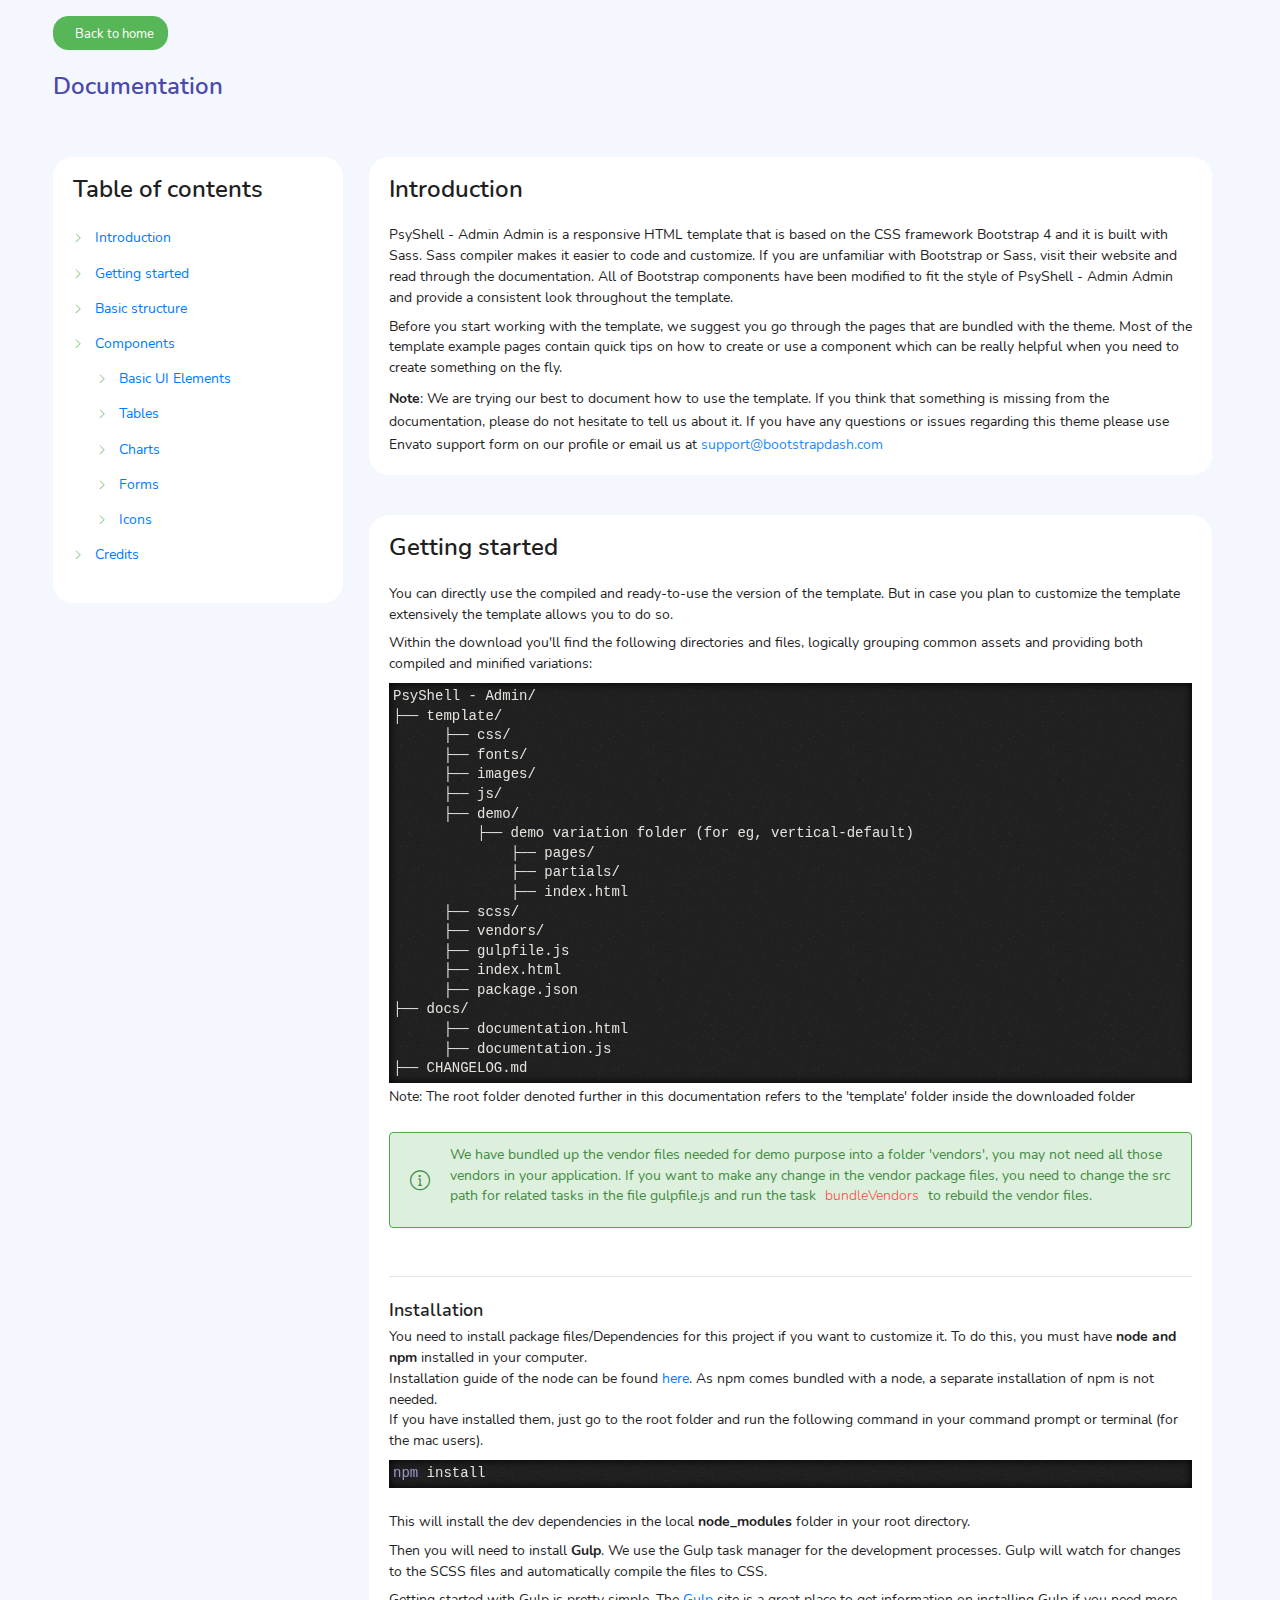
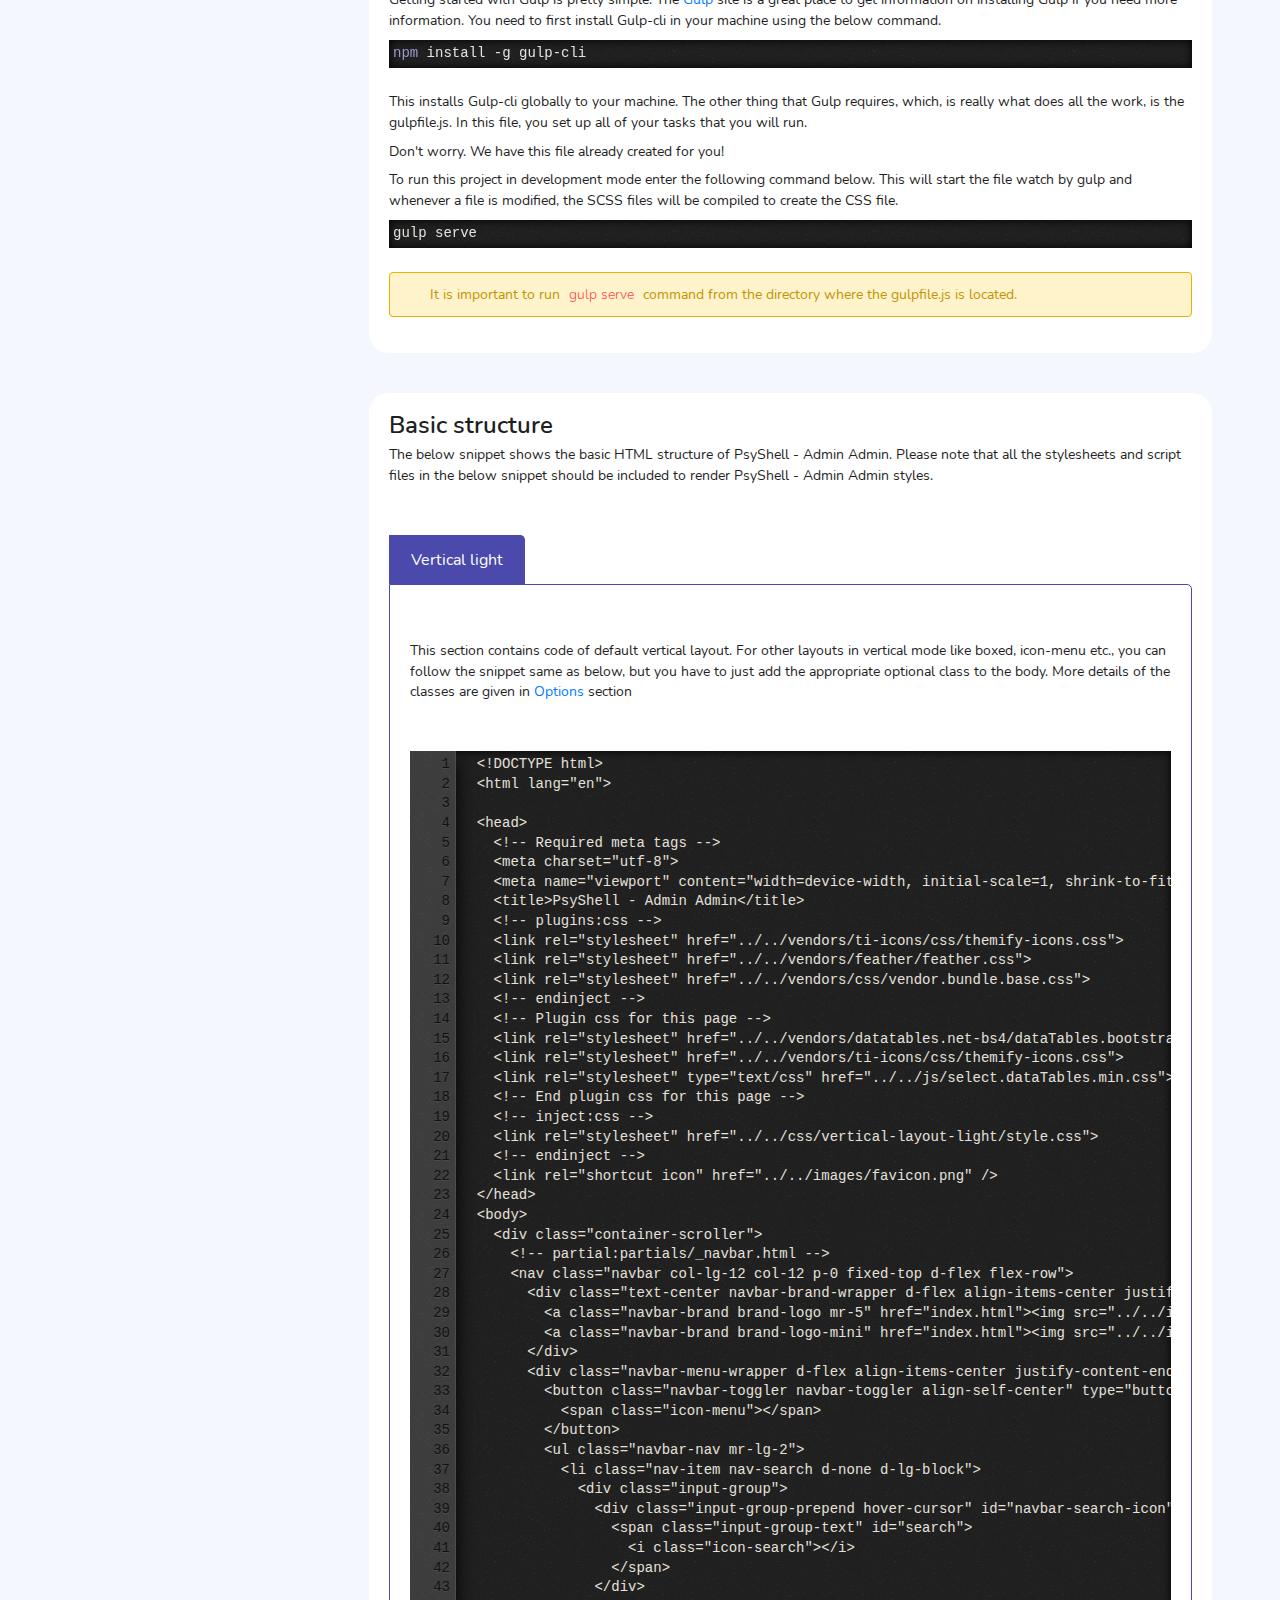
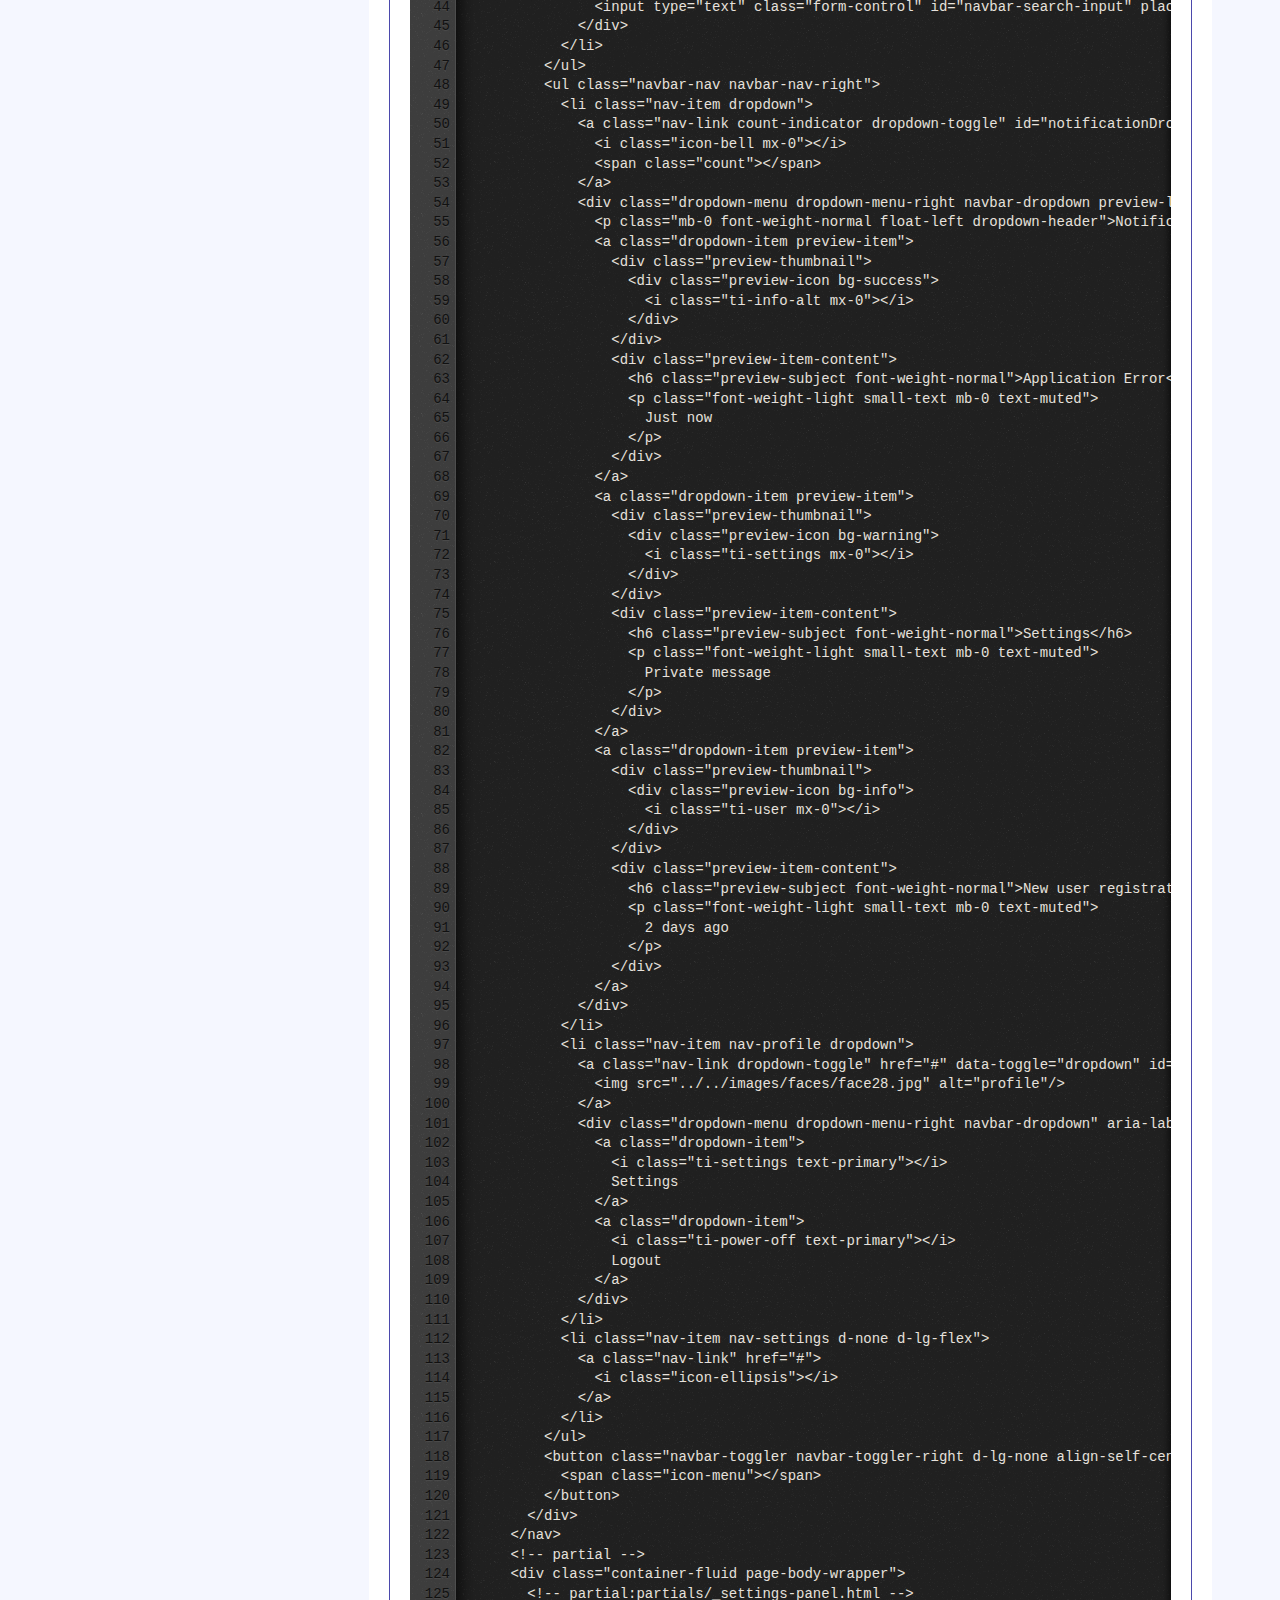
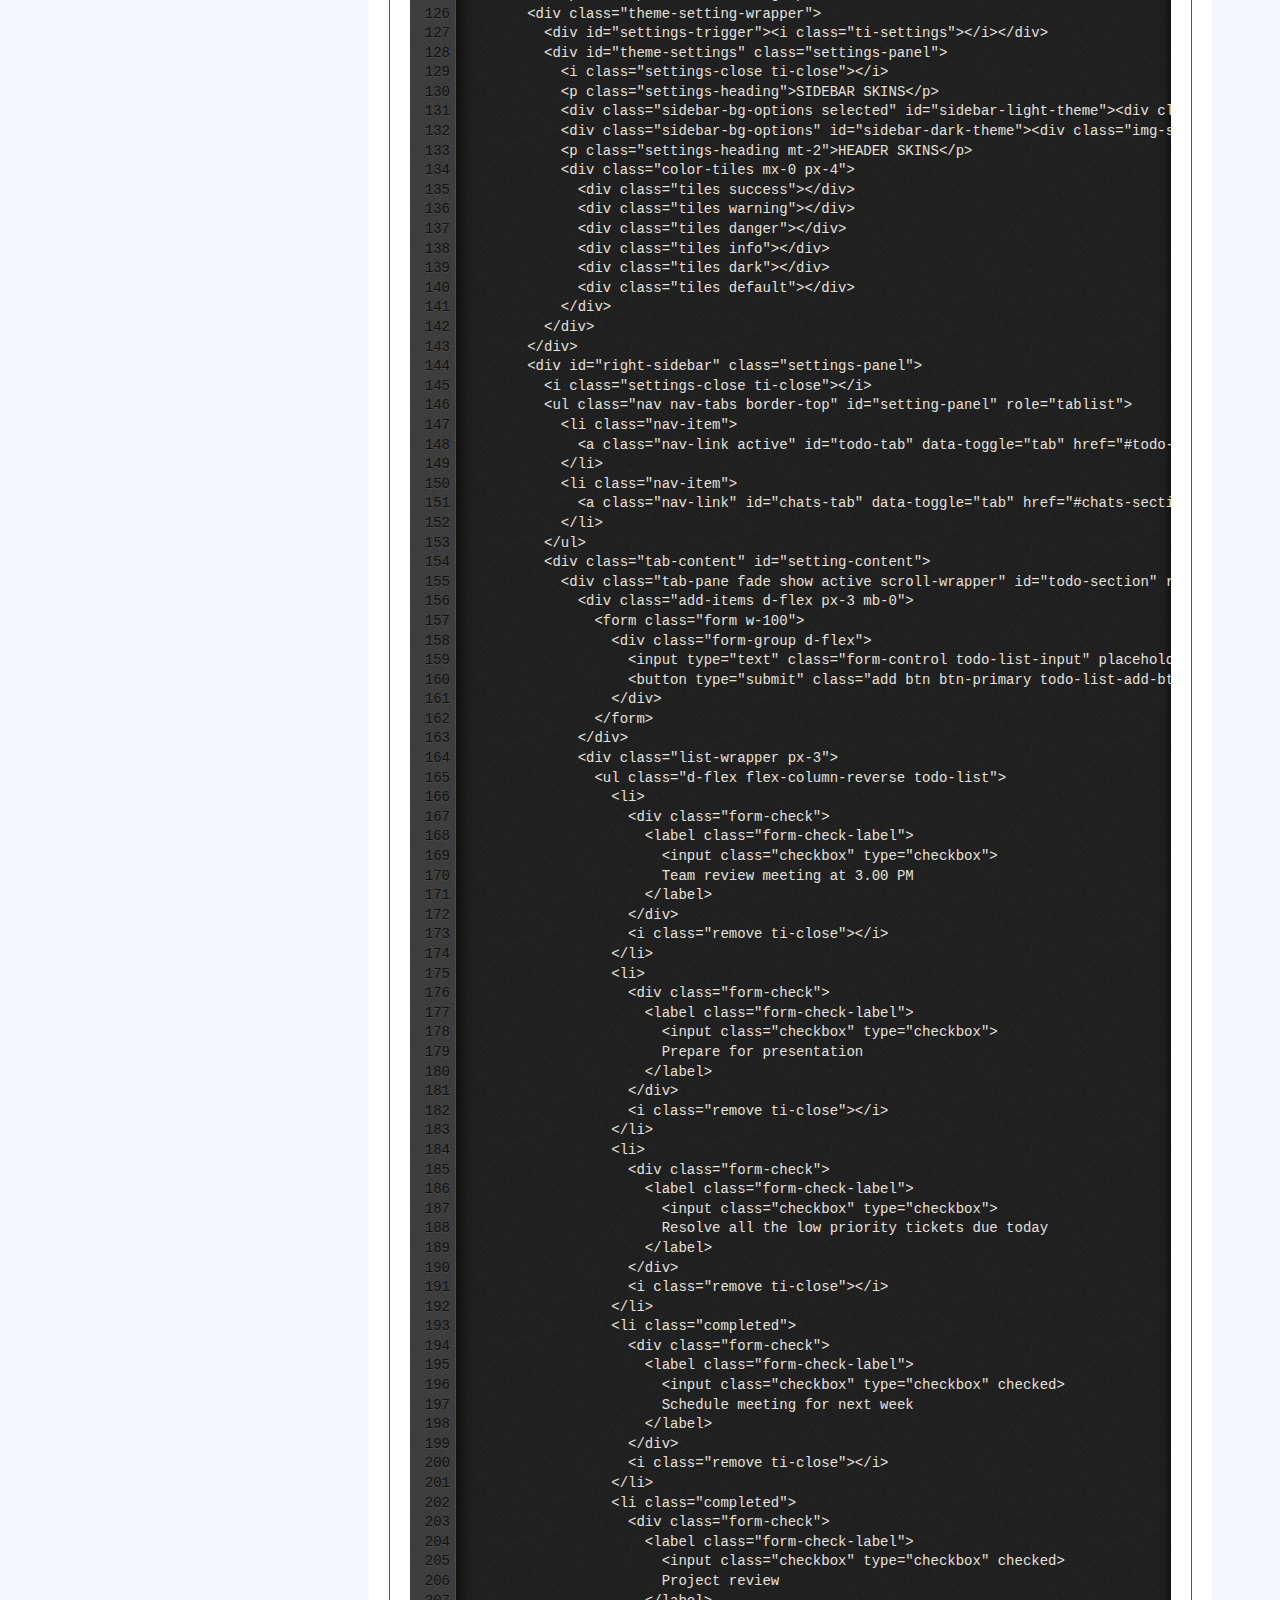
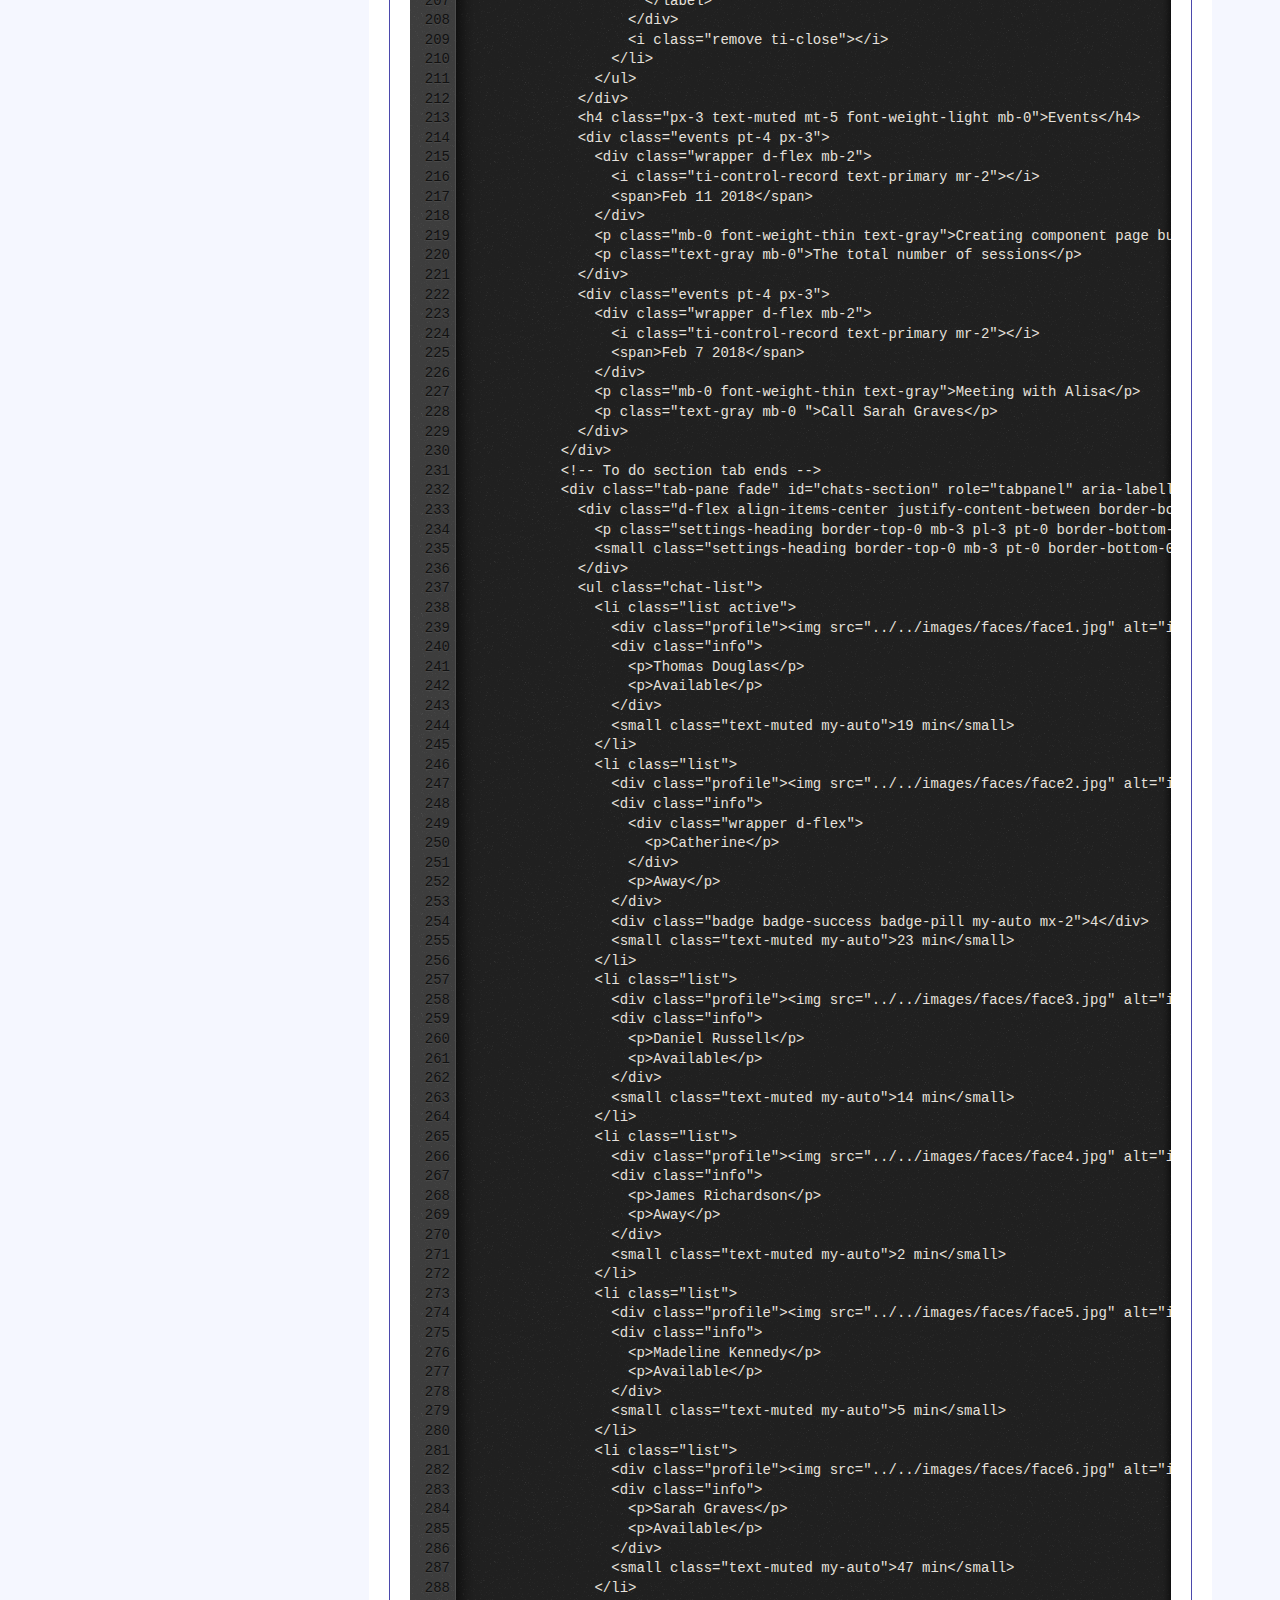
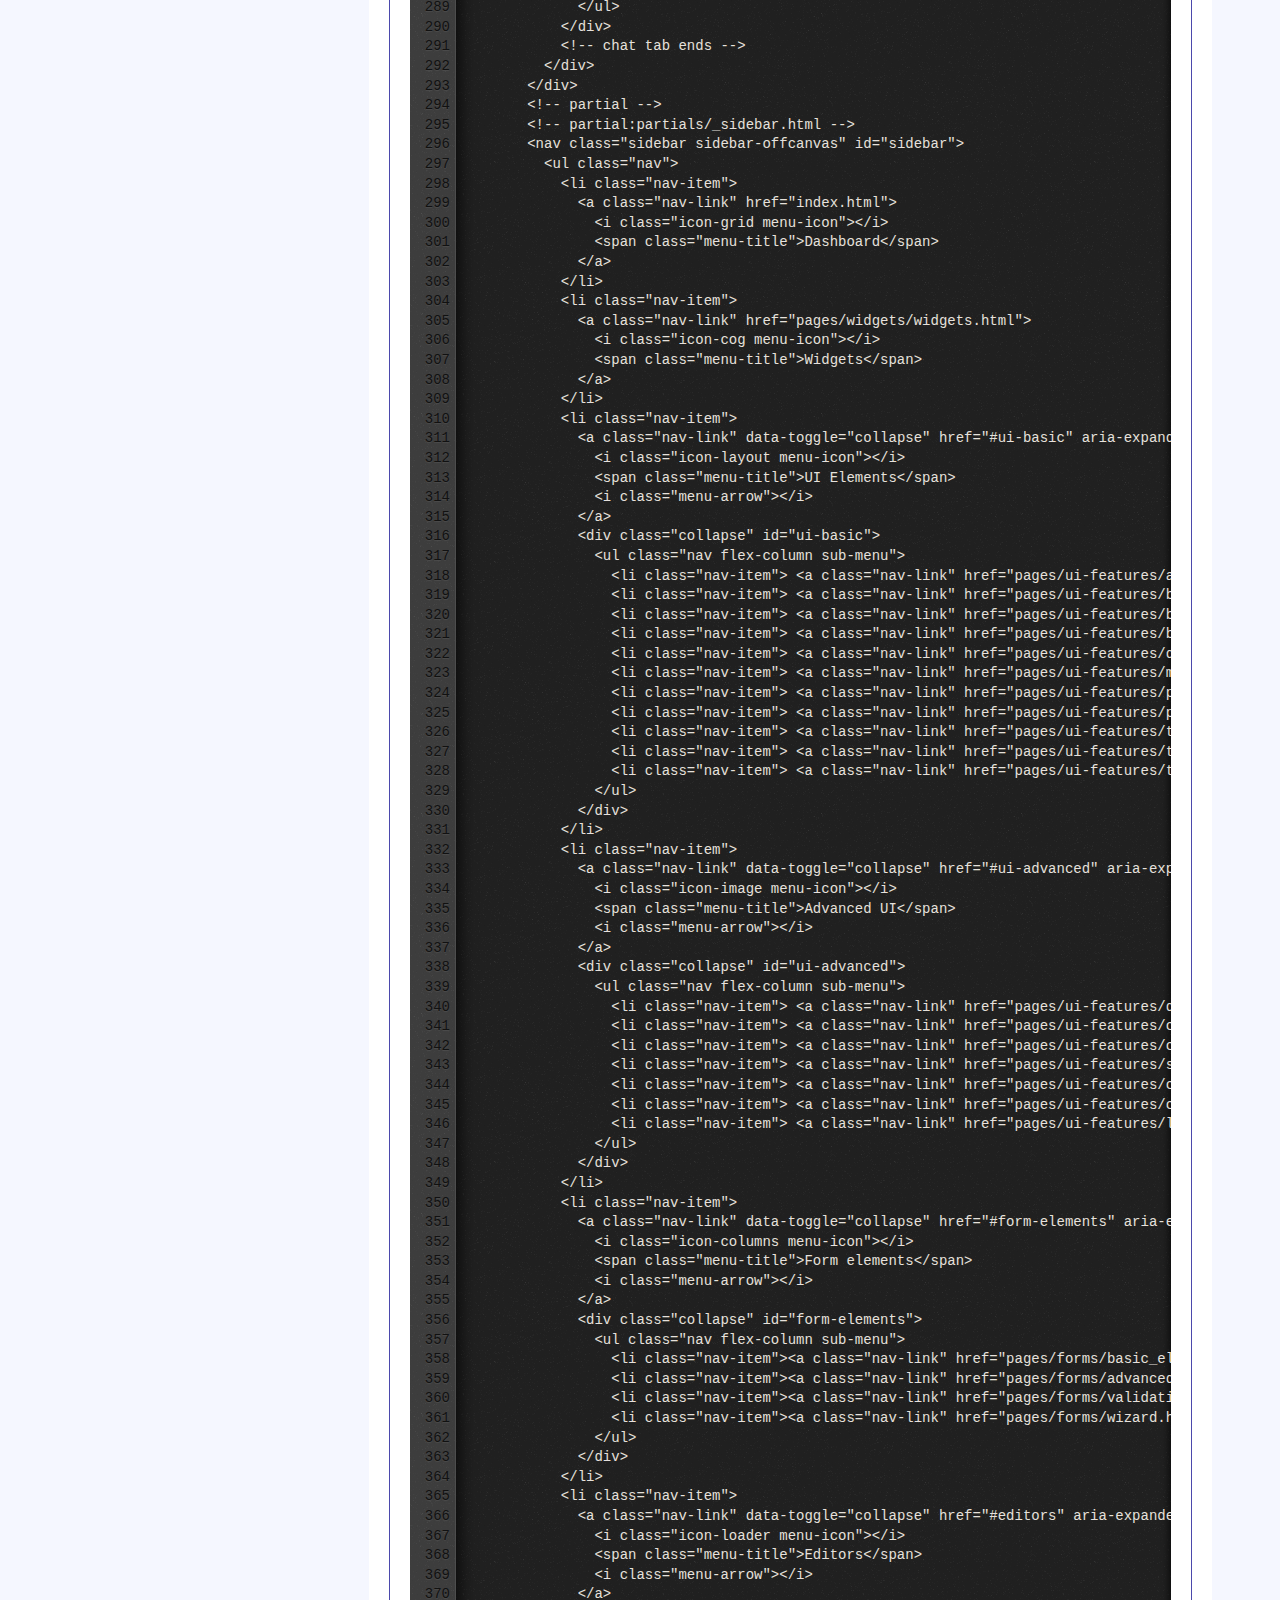
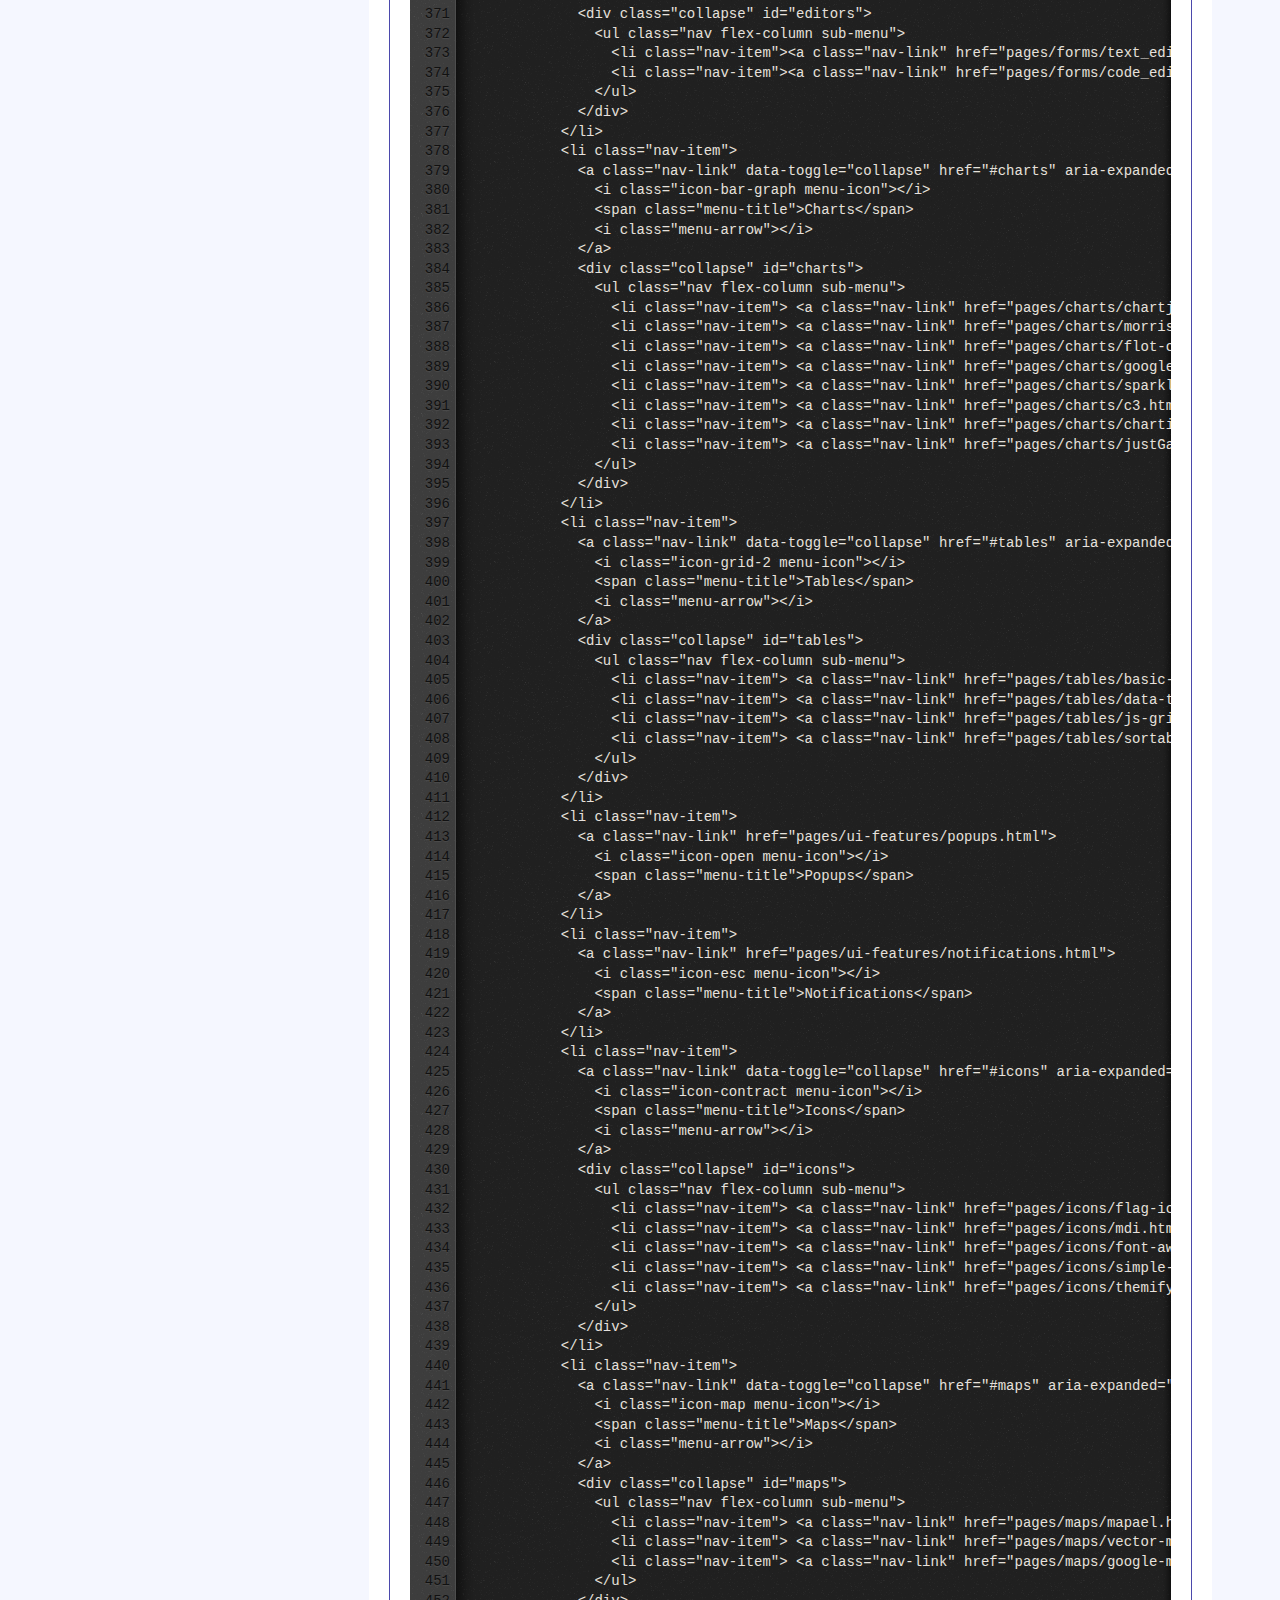
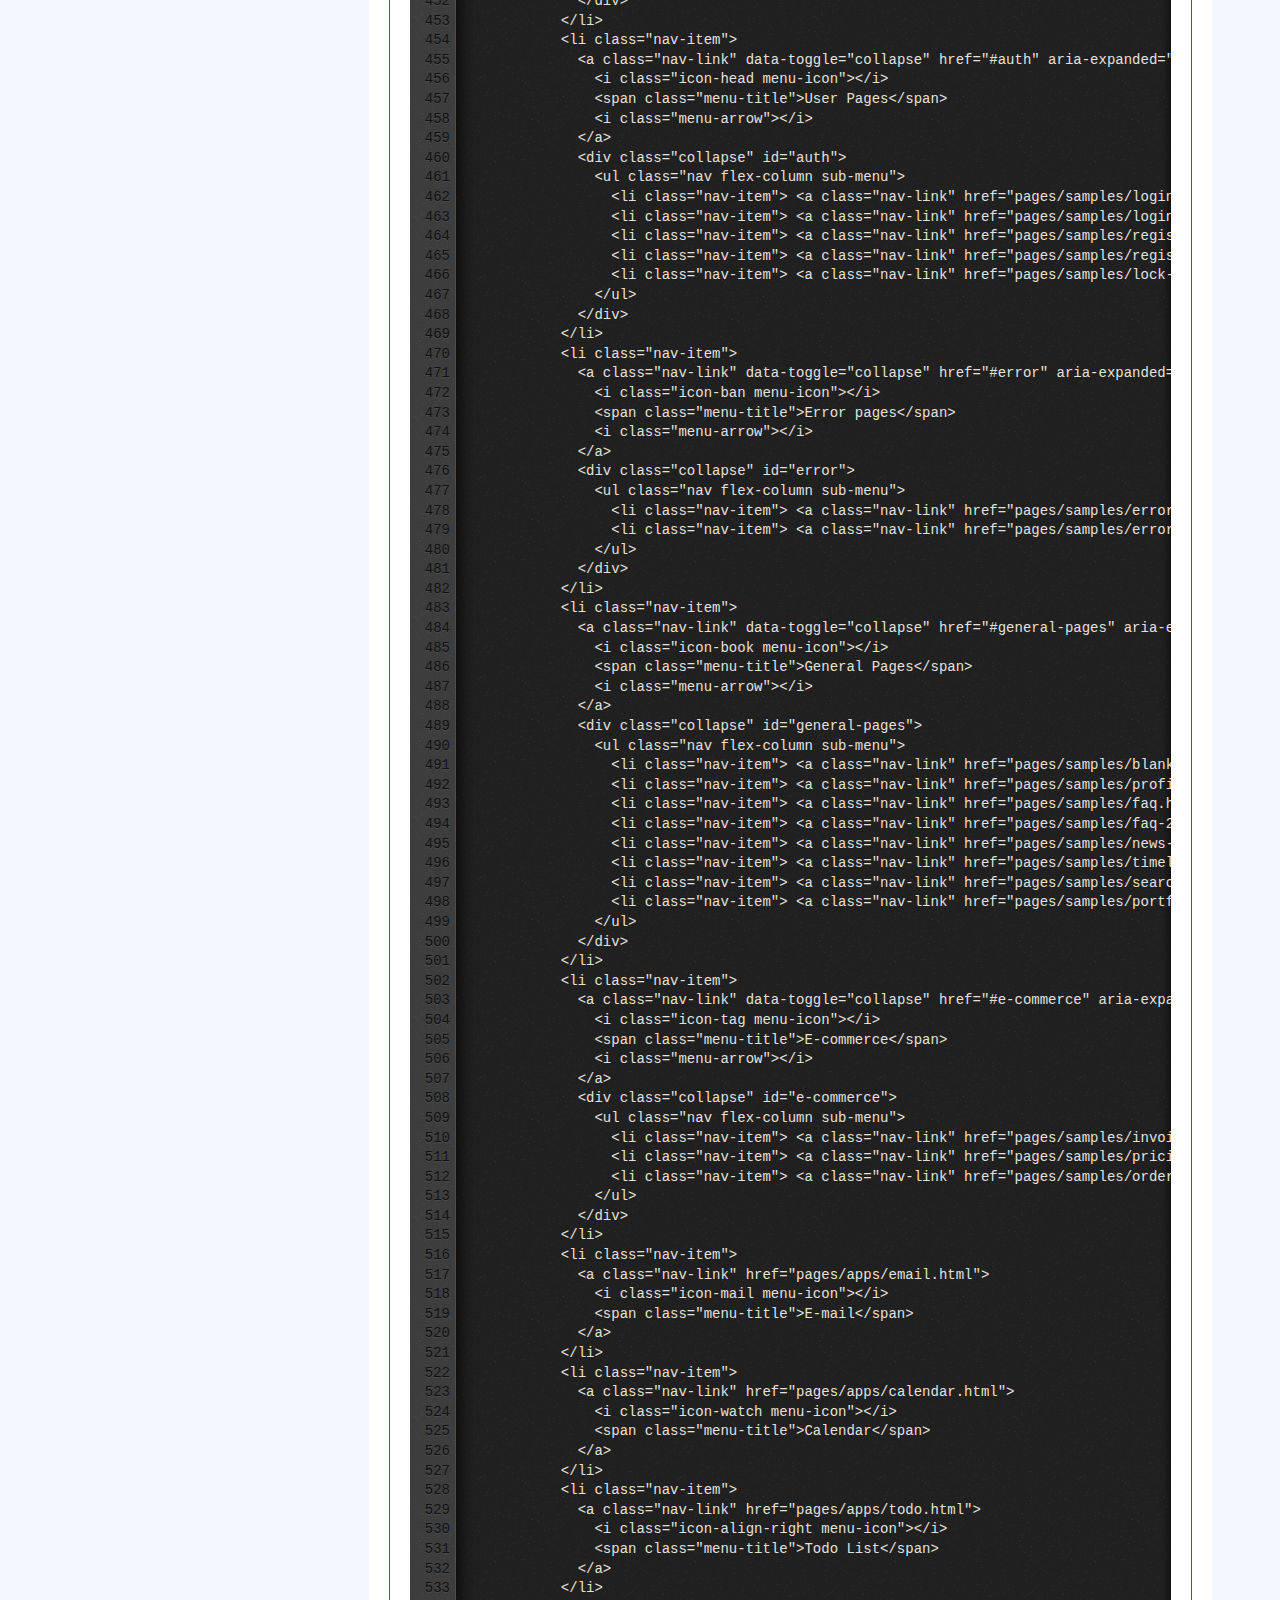
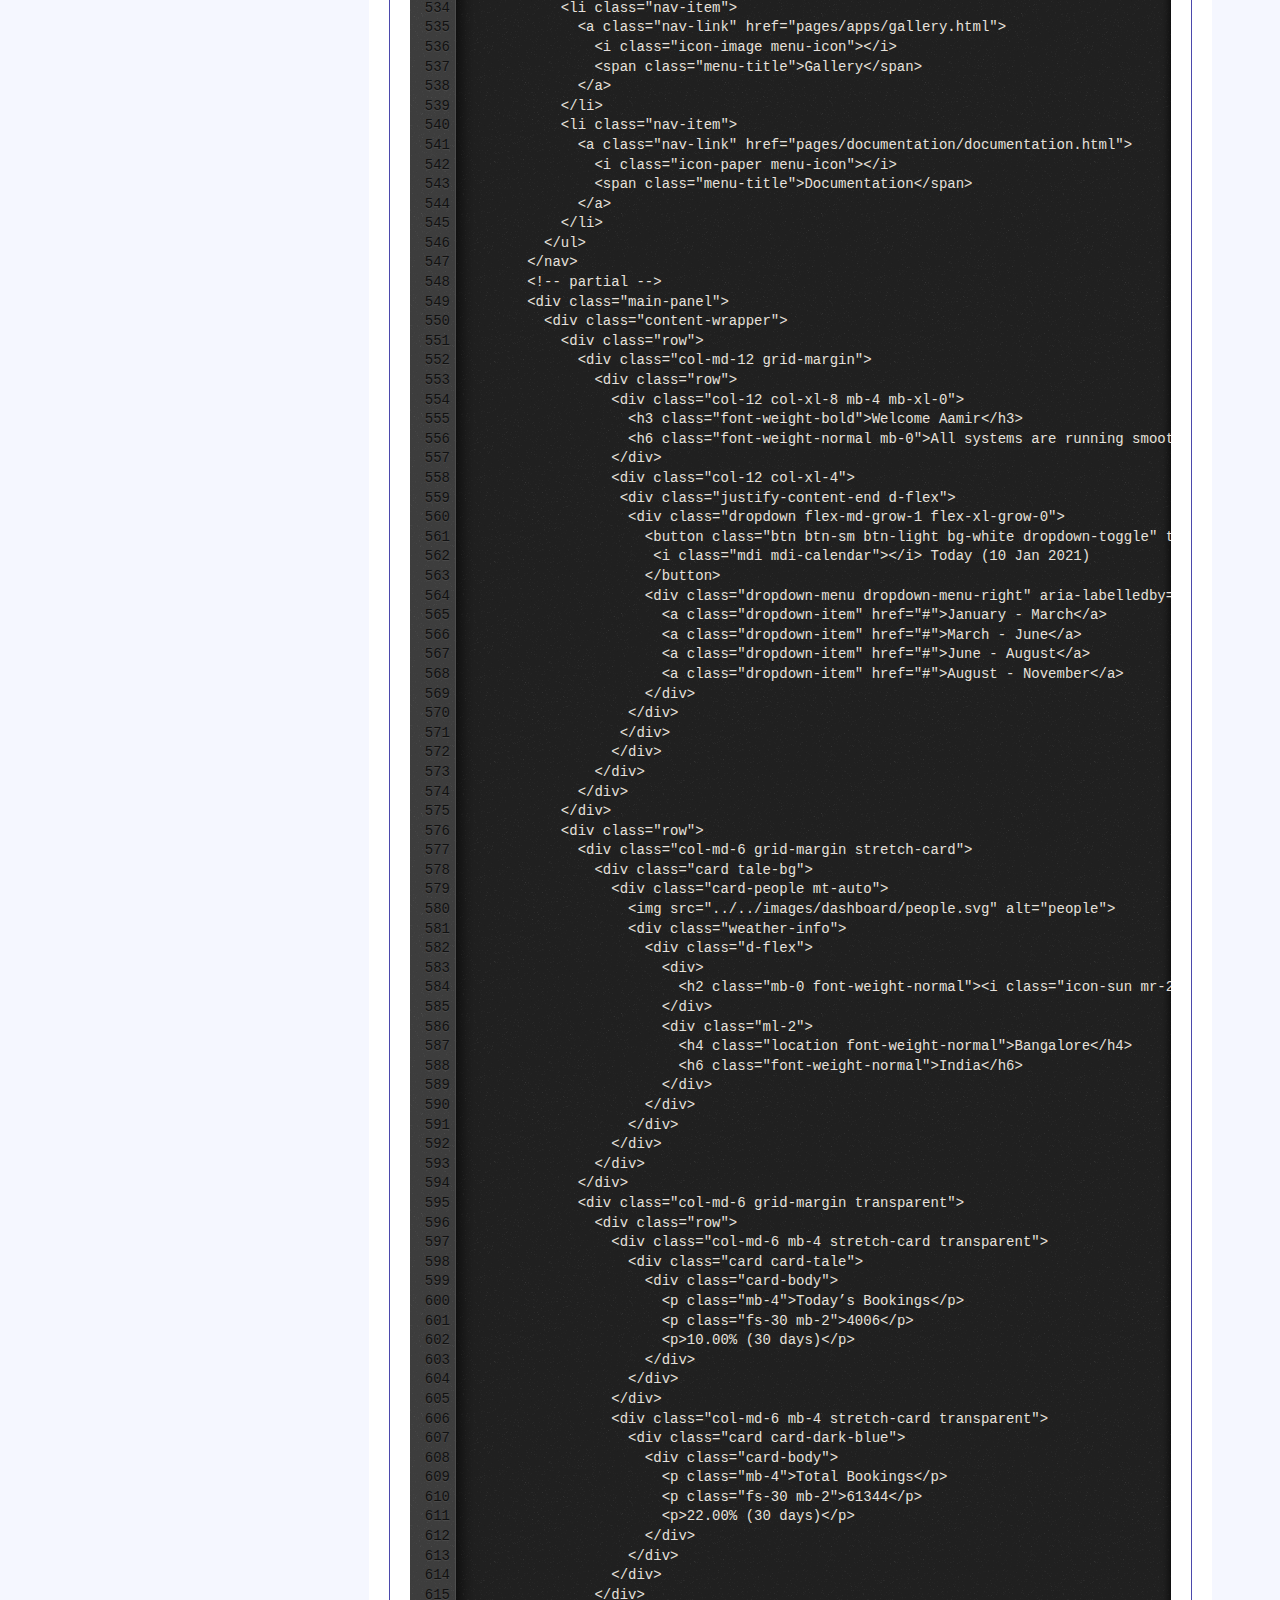
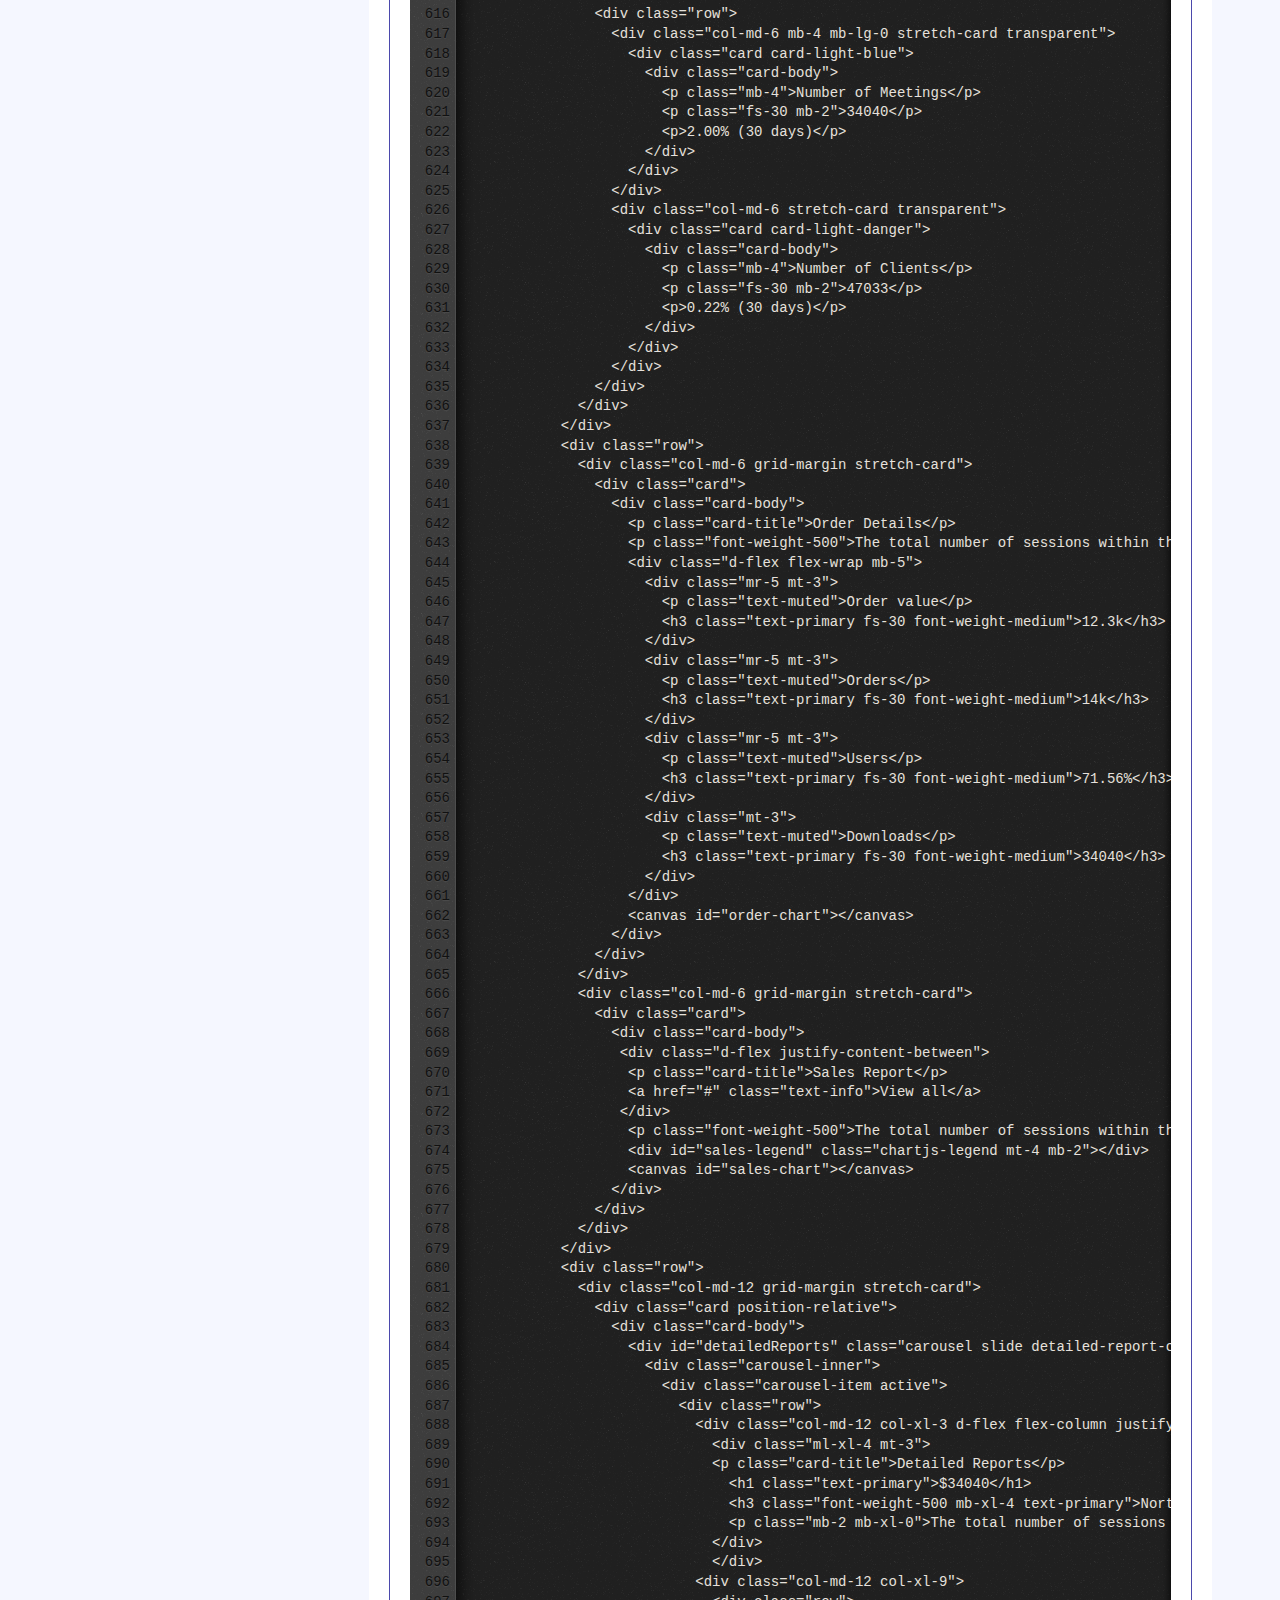
==== commit c7126bbe: "added delete post psy data, student data, login, register college" ====
--- a/docs/documentation.html
+++ b/docs/documentation.html
@@ -6,7 +6,7 @@
   <!-- Required meta tags -->
   <meta charset="utf-8">
   <meta name="viewport" content="width=device-width, initial-scale=1, shrink-to-fit=no">
-  <title>Skydash Admin Dashboard</title>
+  <title>PsyShell - Admin Admin Dashboard</title>
   <!-- plugins:css -->
   <link rel="stylesheet" href="../template/vendors/ti-icons/css/themify-icons.css">
   <link rel="stylesheet" href="../template/vendors/css/vendor.bundle.base.css">
@@ -81,8 +81,8 @@
                     <div class="card">
                         <div class="card-body">
                             <h3 class="mb-4">Introduction</h3>
-                            <p>Skydash Admin is a responsive HTML template that is based on the CSS framework Bootstrap 4 and it is built with Sass. Sass compiler makes it easier to code and customize. If you are unfamiliar with Bootstrap or Sass, visit their
-                                website and read through the documentation. All of Bootstrap components have been modified to fit the style of Skydash Admin and provide a consistent look throughout the template.</p>
+                            <p>PsyShell - Admin Admin is a responsive HTML template that is based on the CSS framework Bootstrap 4 and it is built with Sass. Sass compiler makes it easier to code and customize. If you are unfamiliar with Bootstrap or Sass, visit their
+                                website and read through the documentation. All of Bootstrap components have been modified to fit the style of PsyShell - Admin Admin and provide a consistent look throughout the template.</p>
                             <p>Before you start working with the template, we suggest you go through the pages that are bundled with the theme. Most of the template example pages contain quick tips on how to create or use a component which can
                                 be really helpful when you need to create something on the fly.</p>
                             <p class="d-inline"><strong>Note</strong>: We are trying our best to document how to use the template. If you think that something is missing from the documentation, please do not hesitate to tell us about it. If you have any questions or issues regarding this theme please use Envato support form on our profile or email us at <a class="d-inline text-info" href="mailto:support@bootstrapdash.com">support@bootstrapdash.com</a></p>
@@ -96,7 +96,7 @@
                             <p>You can directly use the compiled and ready-to-use the version of the template. But in case you plan to customize the template extensively the template allows you to do so.</p>
                             <p>Within the download you'll find the following directories and files, logically grouping common assets and providing both compiled and minified variations:</p>
                             <textarea class="shell-mode">
-Skydash/
+PsyShell - Admin/
 ├── template/
       ├── css/
       ├── fonts/
@@ -157,8 +157,8 @@
                       <div class="card-body">
                             <h3>Basic structure</h3>
                             <p class="mb-5">
-                              The below snippet shows the basic HTML structure of Skydash Admin.
-                              Please note that all the stylesheets and script files in the below snippet should be included to render Skydash Admin styles.
+                              The below snippet shows the basic HTML structure of PsyShell - Admin Admin.
+                              Please note that all the stylesheets and script files in the below snippet should be included to render PsyShell - Admin Admin styles.
                             </p>
                             <div class="demo-tabs">
                                 <div data-pws-tab="vertical light" data-pws-tab-name="Vertical light">
@@ -171,7 +171,7 @@
     <!-- Required meta tags -->
     <meta charset="utf-8">
     <meta name="viewport" content="width=device-width, initial-scale=1, shrink-to-fit=no">
-    <title>Skydash Admin</title>
+    <title>PsyShell - Admin Admin</title>
     <!-- plugins:css -->
     <link rel="stylesheet" href="../../vendors/ti-icons/css/themify-icons.css">
     <link rel="stylesheet" href="../../vendors/feather/feather.css">
@@ -2277,7 +2277,7 @@
                   <div class="card">
                     <div class="card-body">
                       <h3 class="my-4">Credits</h3>
-                      <p>We have used the following plugins in Skydash admin</p>
+                      <p>We have used the following plugins in PsyShell - Admin admin</p>
                       <div class="row">
                         <div class="col-12 col-md-6">
                           <ul class="list-ticked">
--- a/template/css/vertical-layout-light/style.css
+++ b/template/css/vertical-layout-light/style.css
@@ -22388,7 +22388,7 @@
   transition-duration: 0s;
   -webkit-transition-duration: 250ms;
   transition-duration: 250ms;
-  font-family: themify;
+  font-family: "themify";
   opacity: 0;
   filter: alpha(opacity=0);
   -webkit-transform: scale(0);
@@ -26191,7 +26191,7 @@
 .dataTables_wrapper .dataTable thead .sorting_desc_disabled:before,
 .dataTables_wrapper .dataTable thead .sorting_desc_disabled:after {
   line-height: 2.5;
-  font-family: themify;
+  font-family: "themify";
   font-size: .65rem;
 }
 
@@ -30592,4 +30592,92 @@
   }
 }
 
+@media(max-width:768px){  
+  .expandable-table #anonymous-post-common-checkbox{
+    width:1px;
+  }
+  .expandable-table #anonymous-post-date{
+    display: none;
+  }
+}
+
+@media(min-width:1024px){  
+  .expandable-table #anonymous-post-common-checkbox{
+    width:1px;
+  }
+  .expandable-table #anonymous-post-date{
+    width:200px
+  }
+}
+
+@media(min-width:1280px){  
+  .expandable-table #anonymous-post-common-checkbox{
+    width:2px;
+  }
+  .expandable-table #anonymous-post-date{
+    width:300px
+  }
+}
+
+.post-declaration .declare{
+  position: absolute;
+  right: 20px;
+  margin: 0 0 0 5px;
+}
+.post-declaration{
+  margin: 20px;
+}
+
+@media(max-width:768px){  
+  .post-declaration .declare{
+    display: flex;
+    flex-direction: column;
+    width: 100px;
+  }
+}
+
+.post-declaration{
+  display: flex;
+  flex-direction:row;
+}
+#approve{
+  color: white;
+  background-color: #46a146;
+  border-radius: 8px;
+  border: none;
+  font-family: "sans-serif";
+  margin-bottom: 2px;
+}
+
+#delete{
+  color: white;
+  background-color: #a01a1f;
+  border-radius: 8px;
+  border: none;
+  font-family: "sans-serif";
+}
+
+#approve:hover, #delete:hover{
+  font-weight:bold;
+}
+
+/* Add this CSS to your stylesheet for styling */
+.thumbnail {
+  width: 50px; /* Set the width of the thumbnail */
+  height: auto; /* Maintain aspect ratio */
+  transition: transform 0.3s ease-in-out; /* Add a smooth transition effect */
+}
+
+.hovered {
+  transform: scale(1.2); /* Increase size on hover */
+}
+
+.image-container {
+  overflow: hidden; /* Hide overflow to create a border effect */
+  width: 50px; /* Set the width of the thumbnail */
+  height: 50px; /* Set the height of the thumbnail */
+}
+
+
+
 /*# sourceMappingURL=../maps/vertical-layout-light/style.css.map */
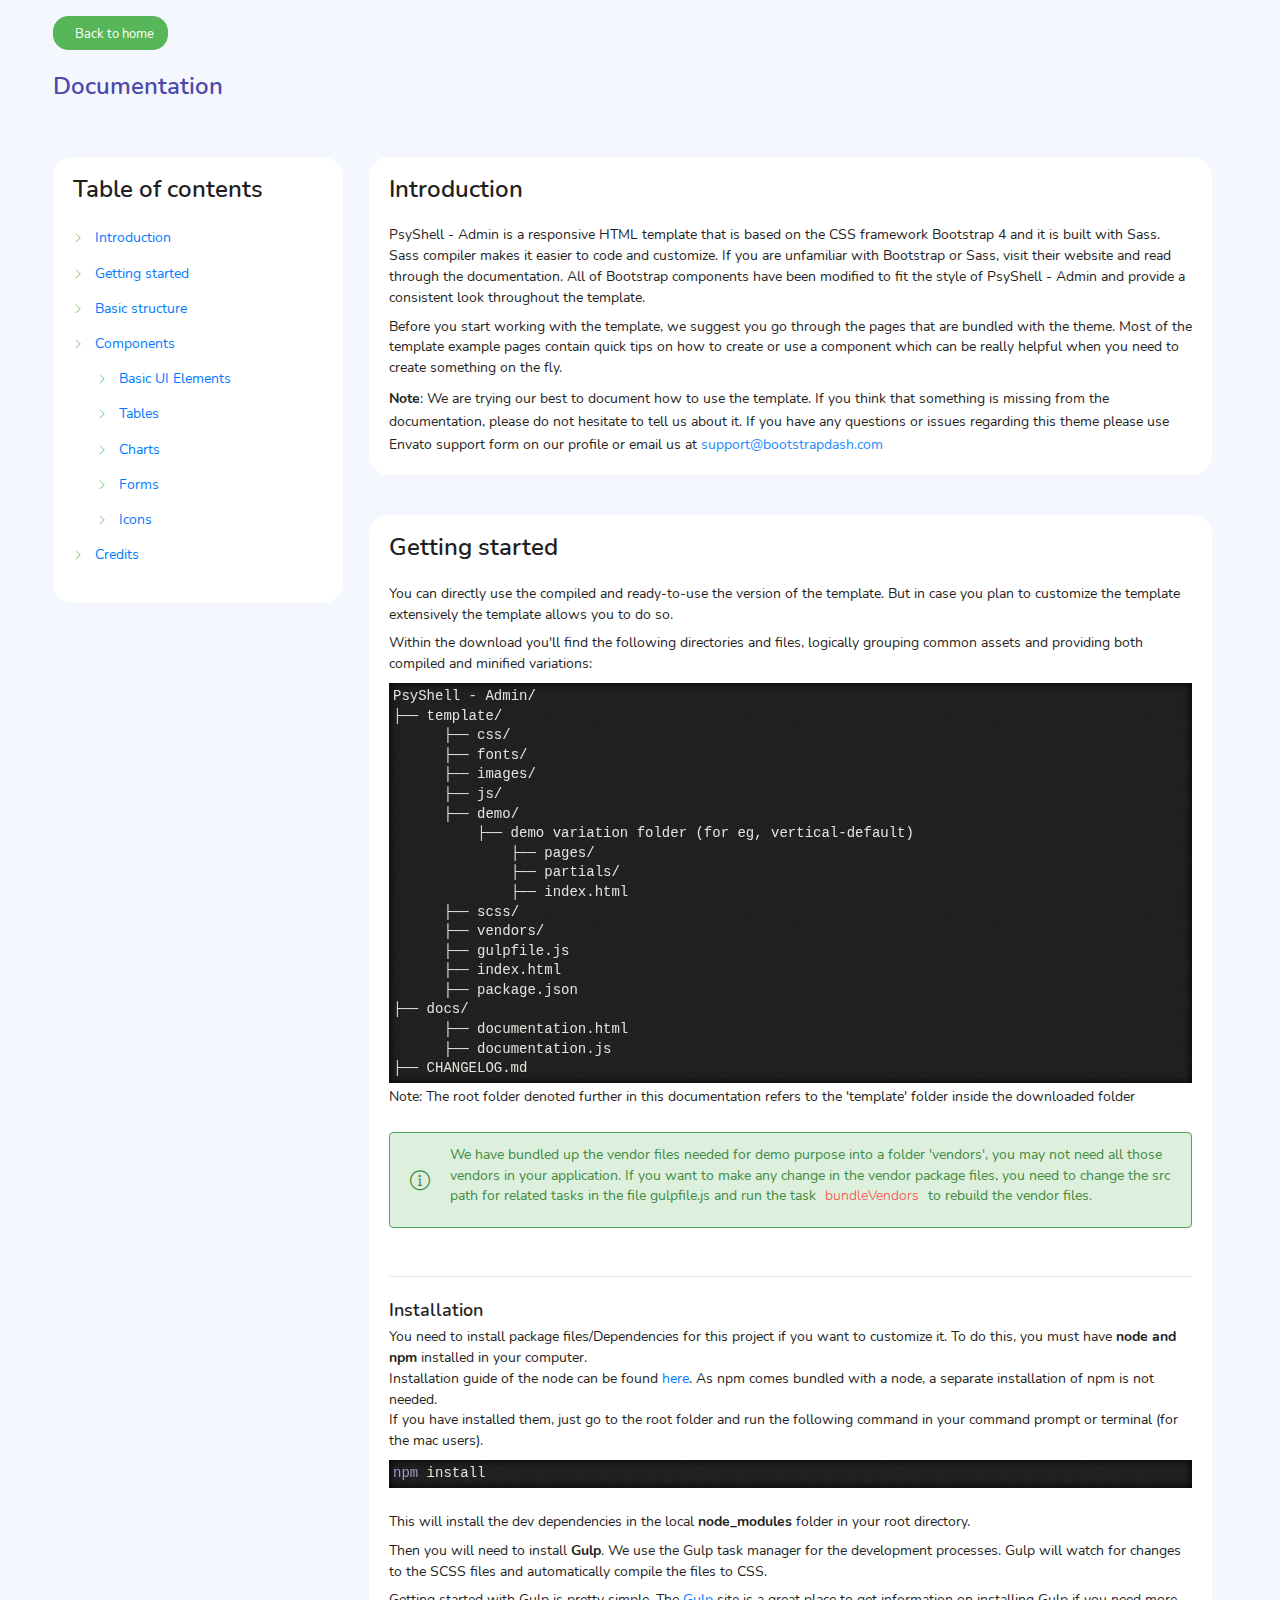
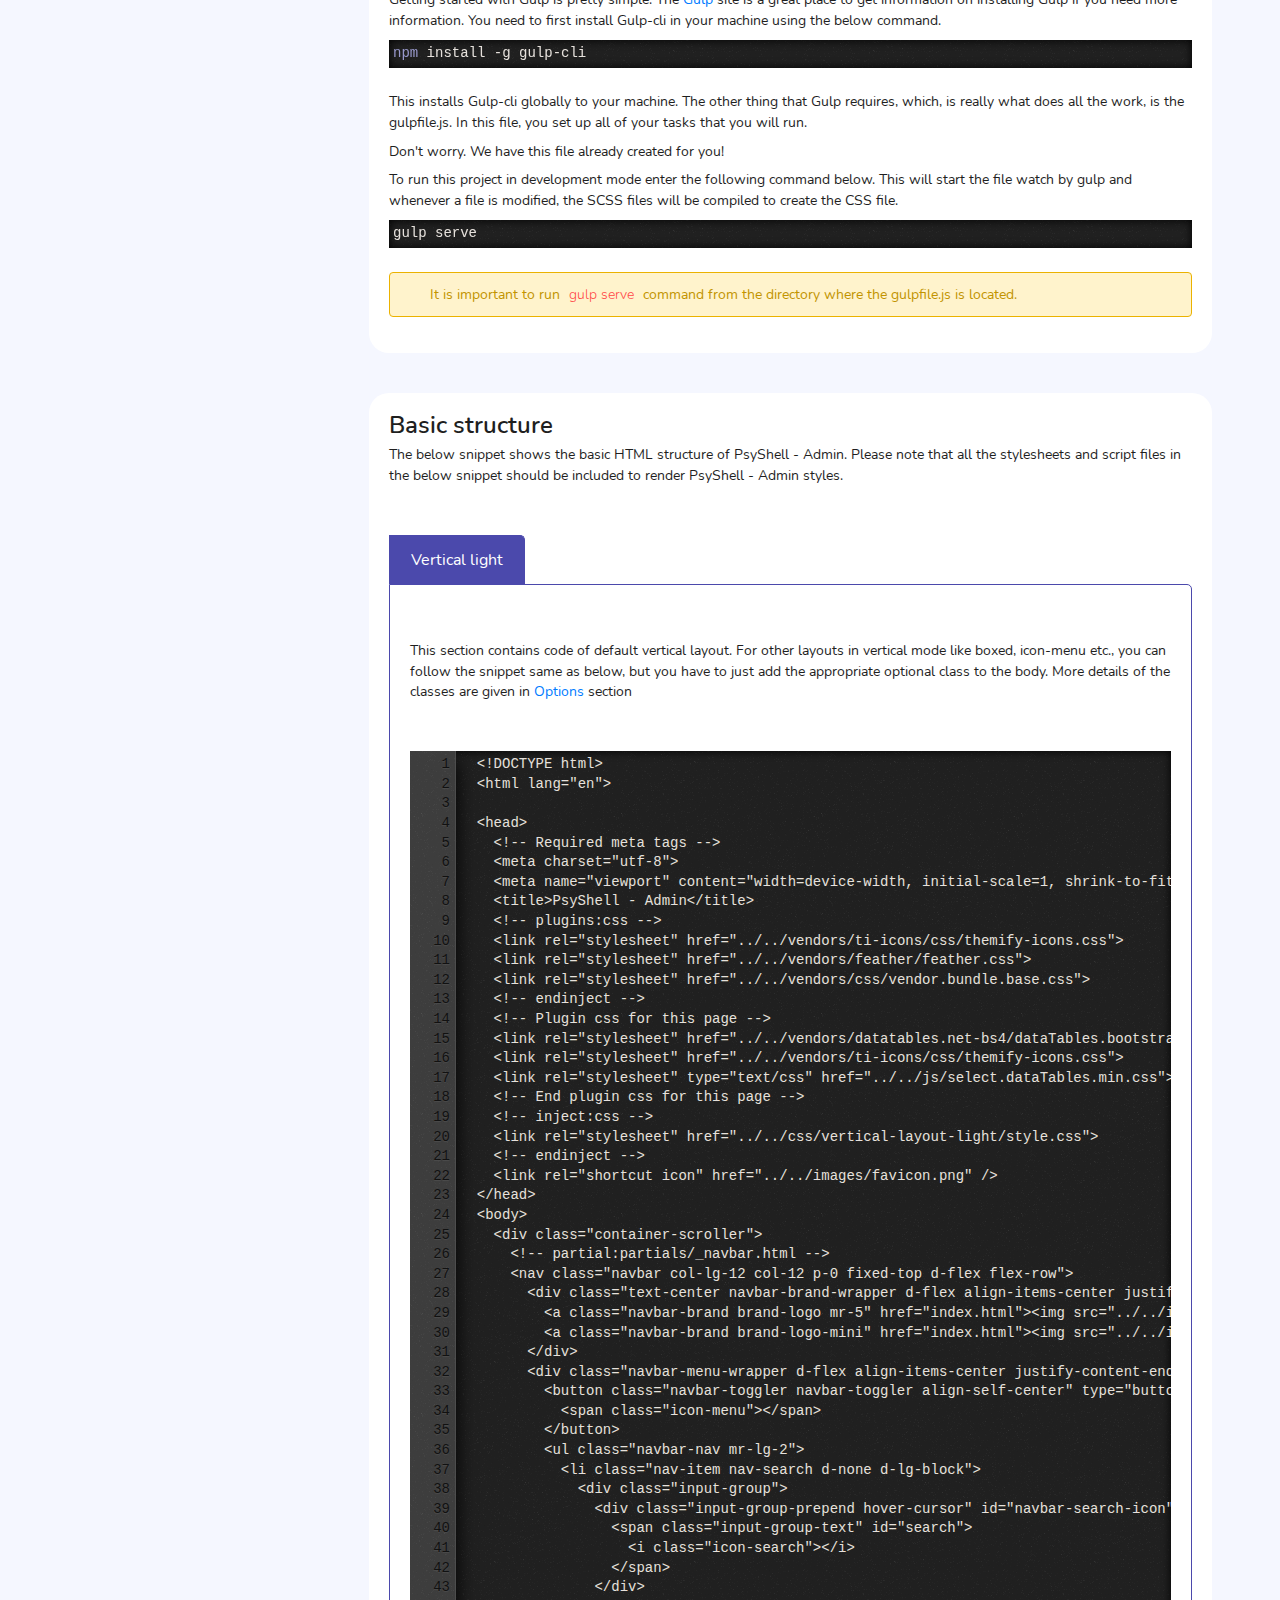
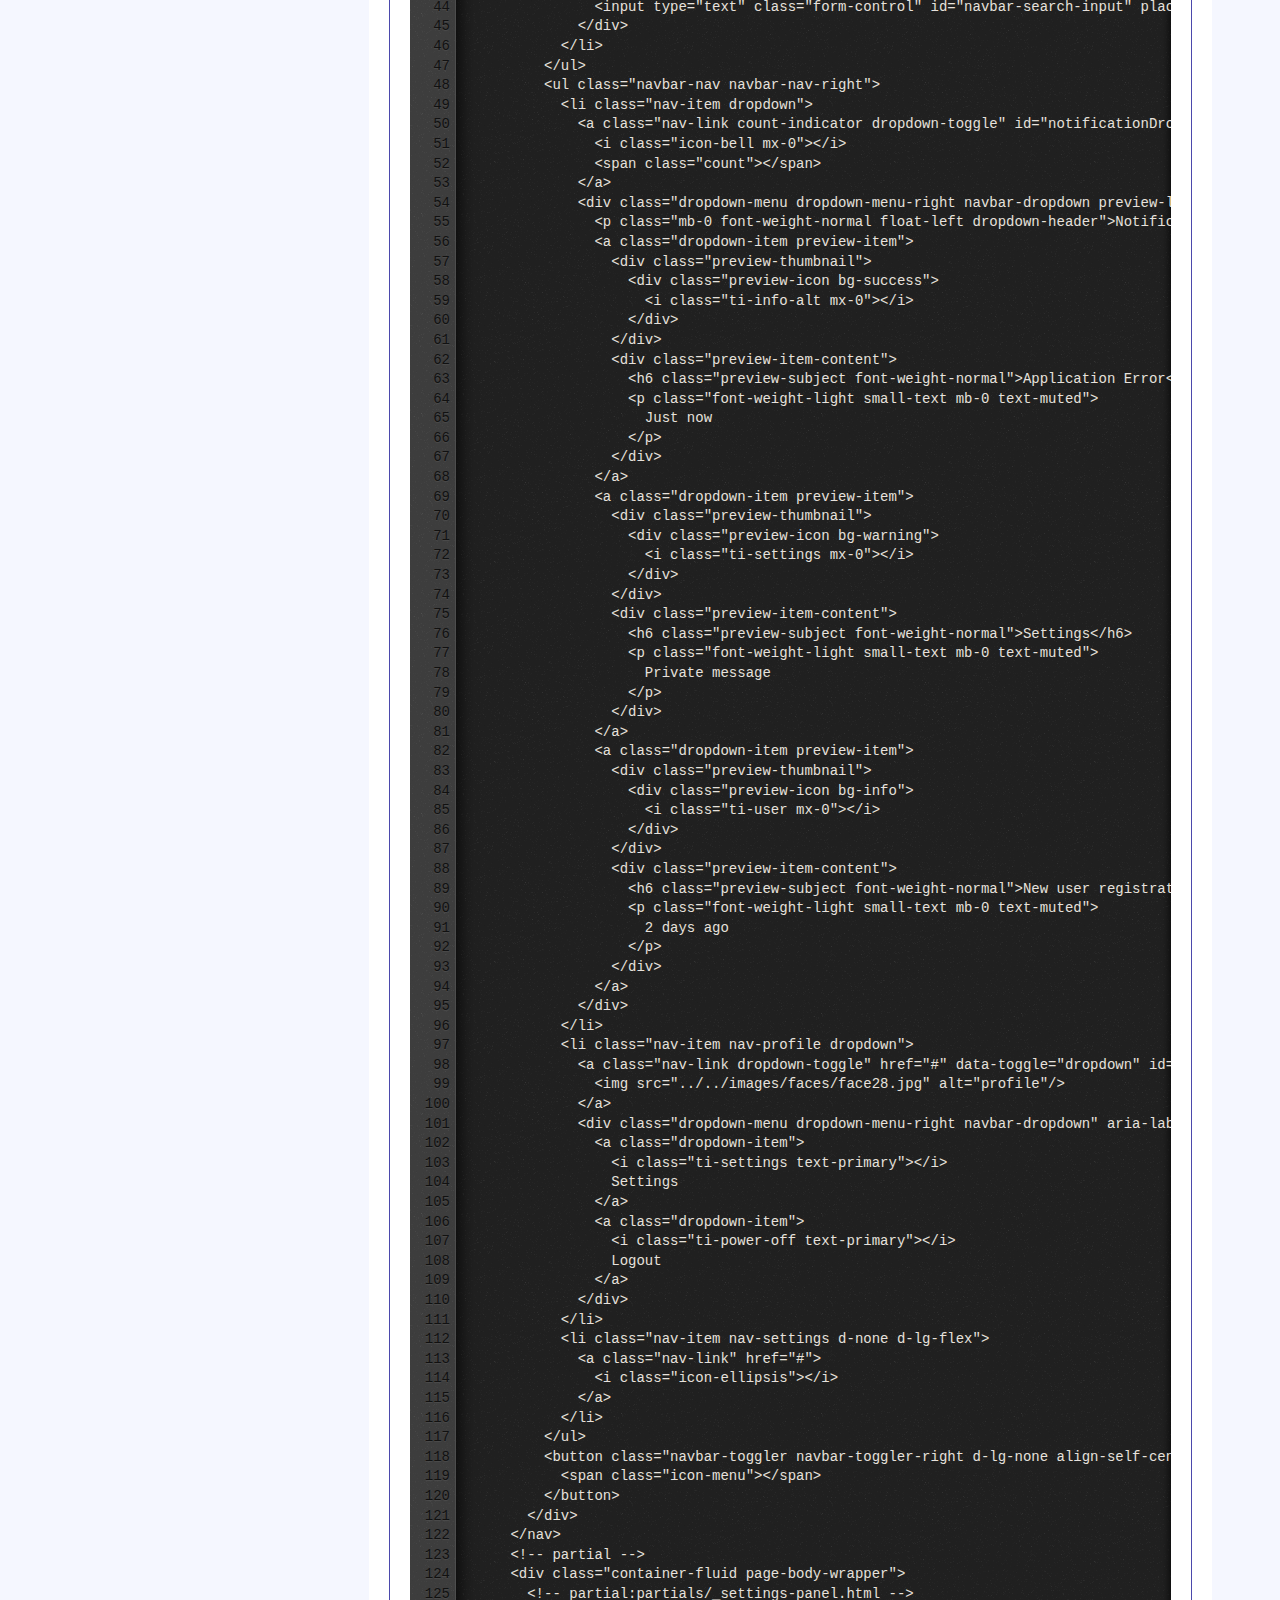
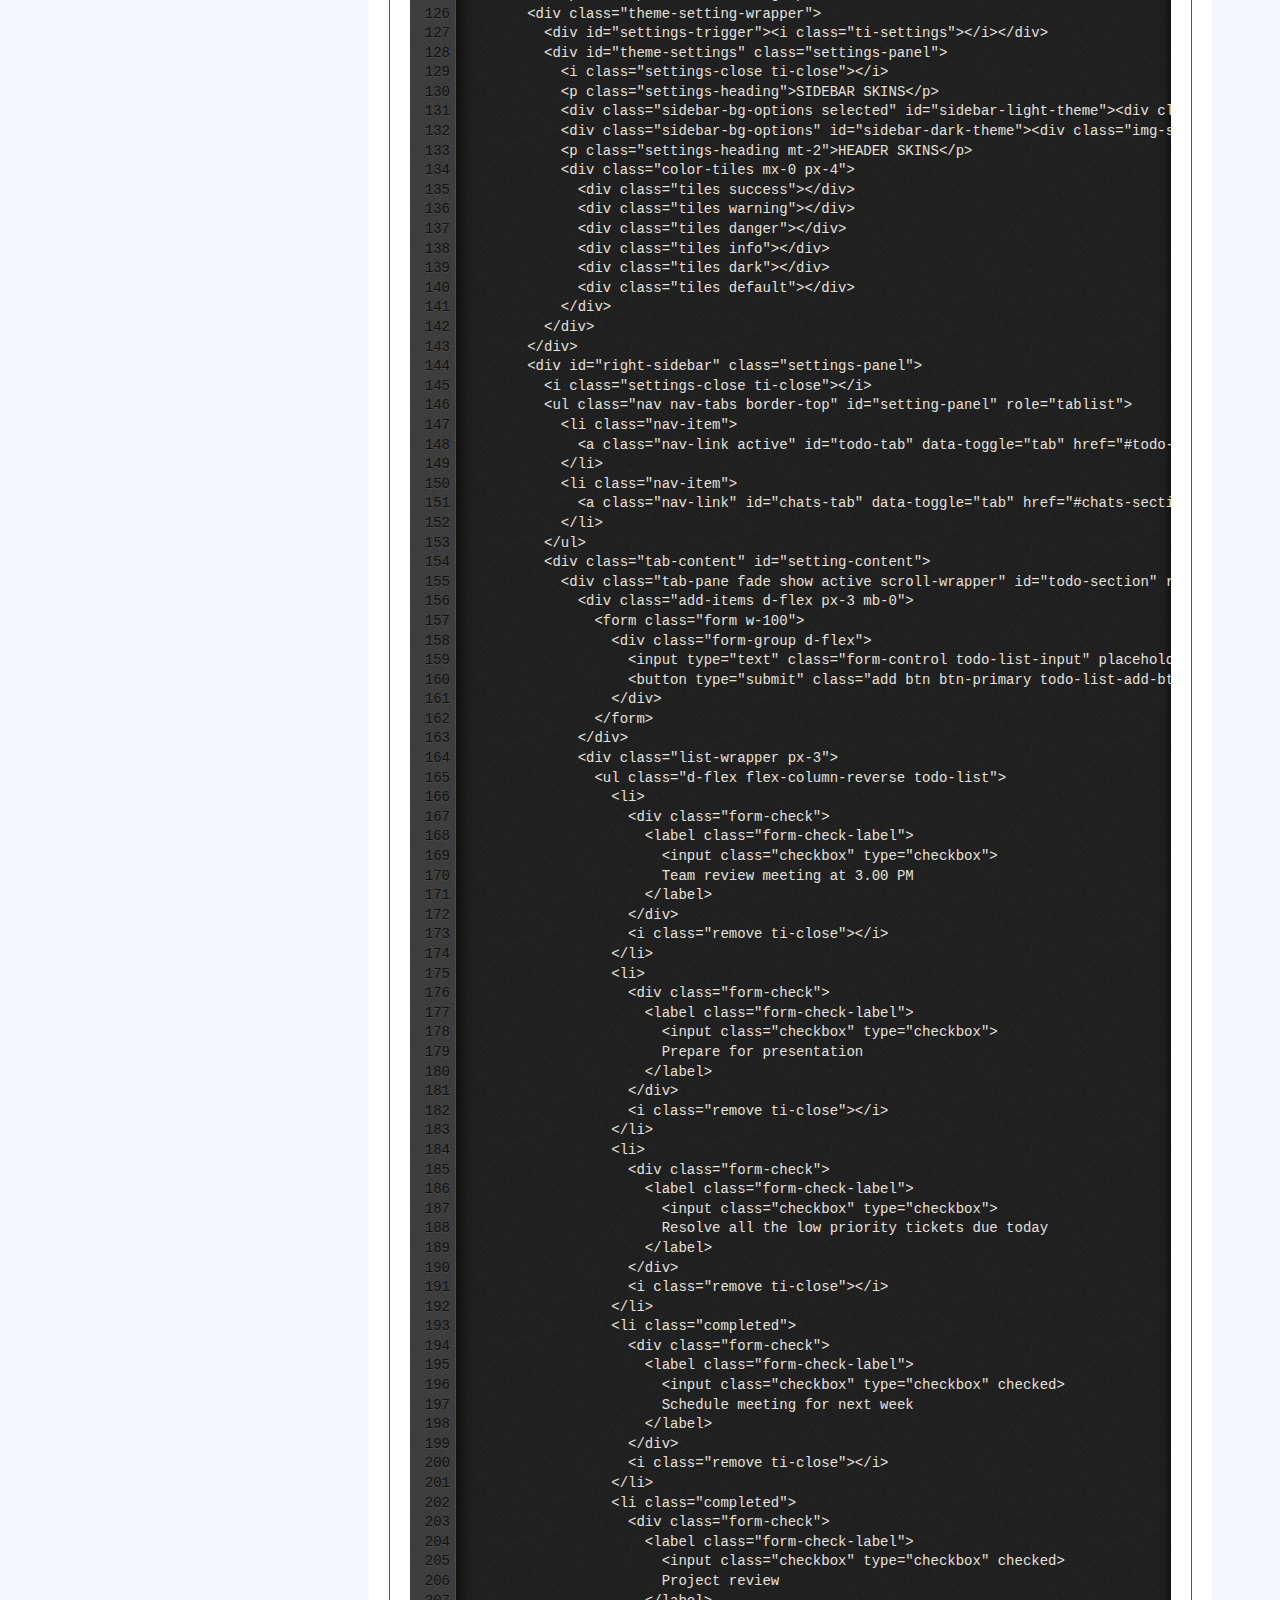
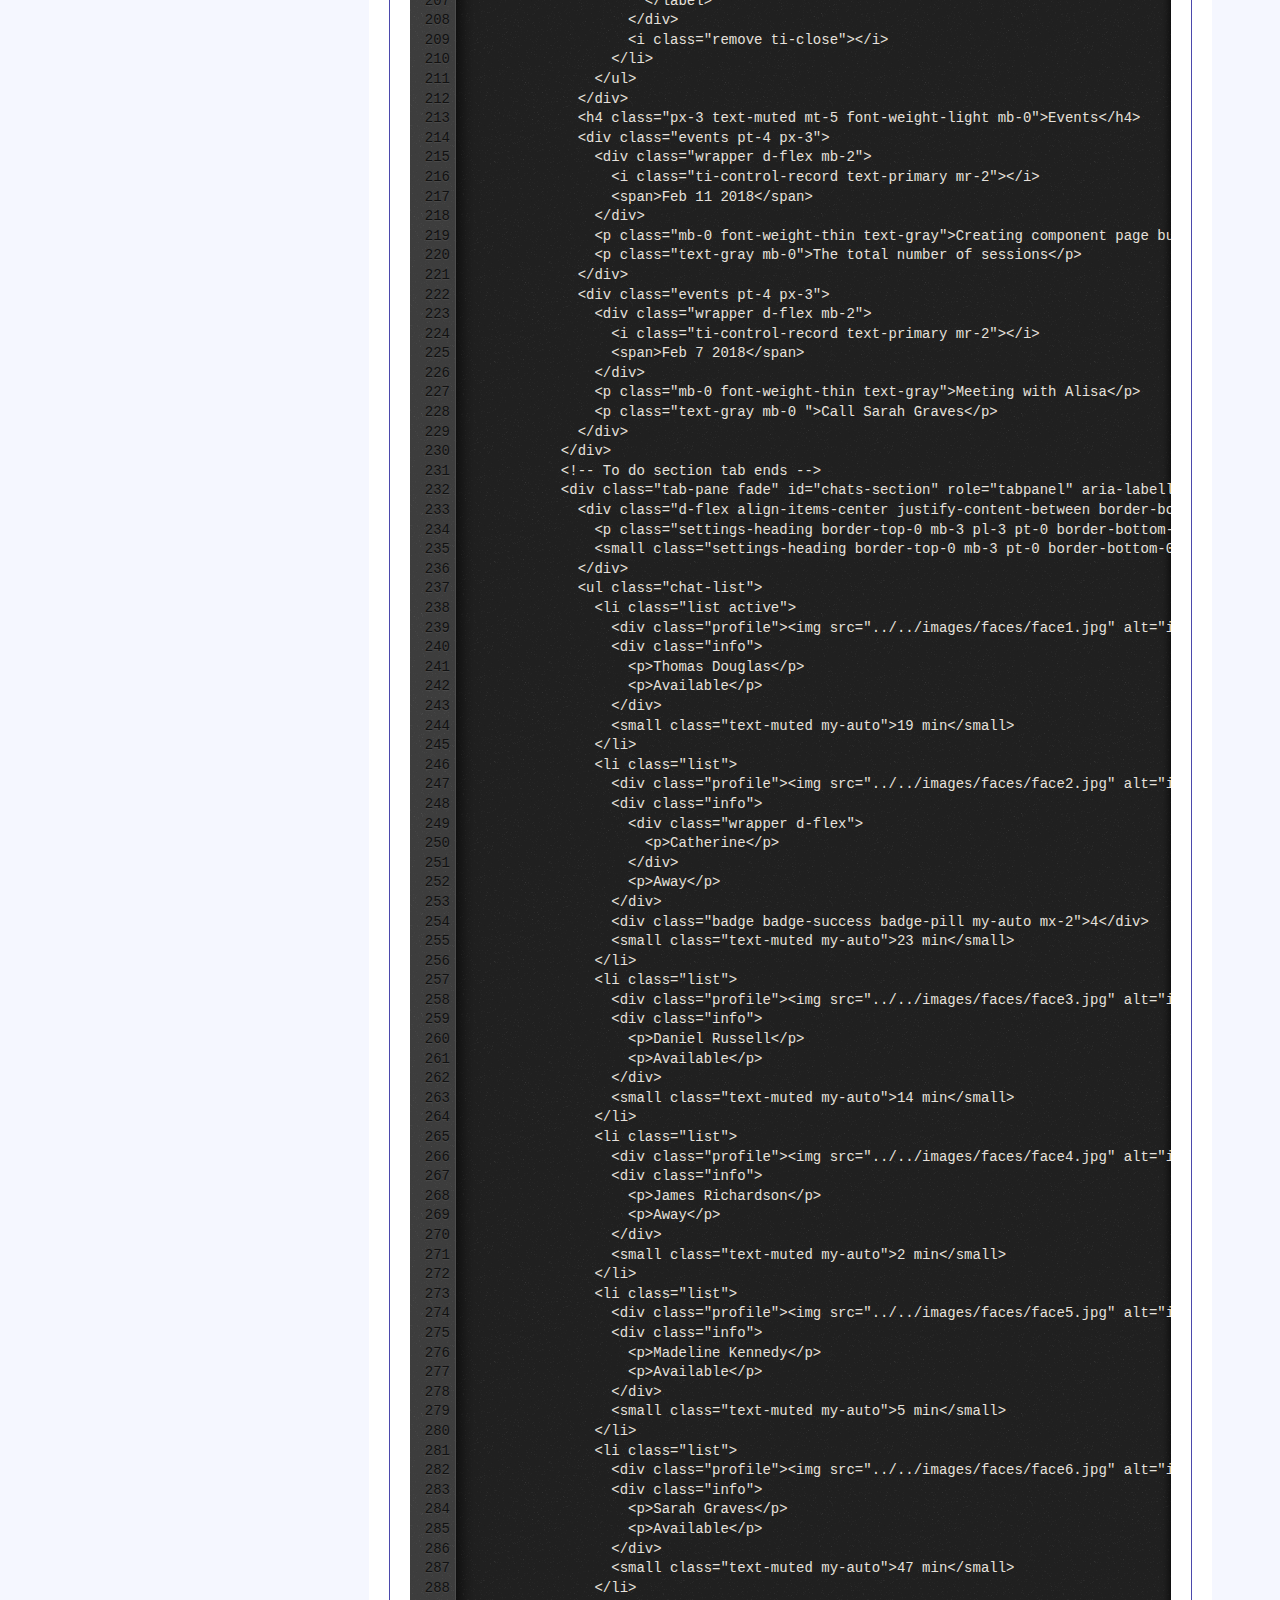
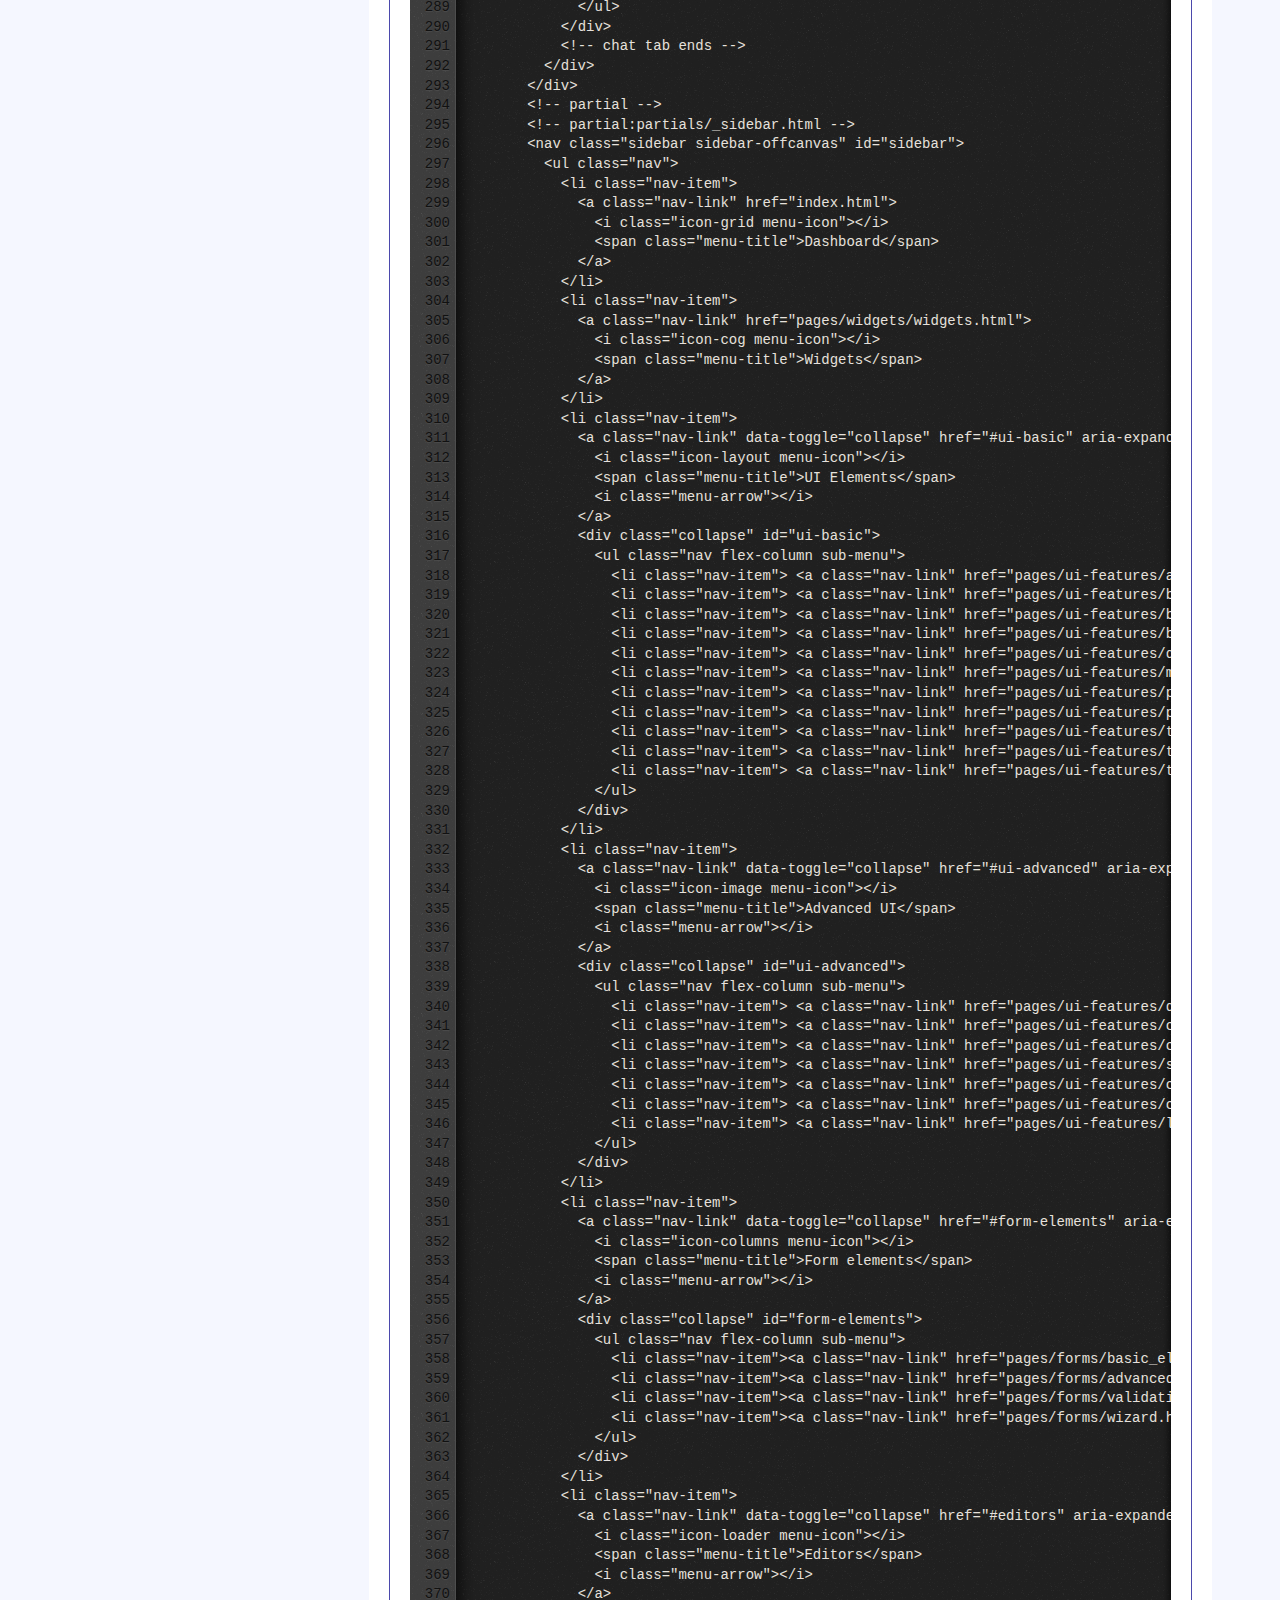
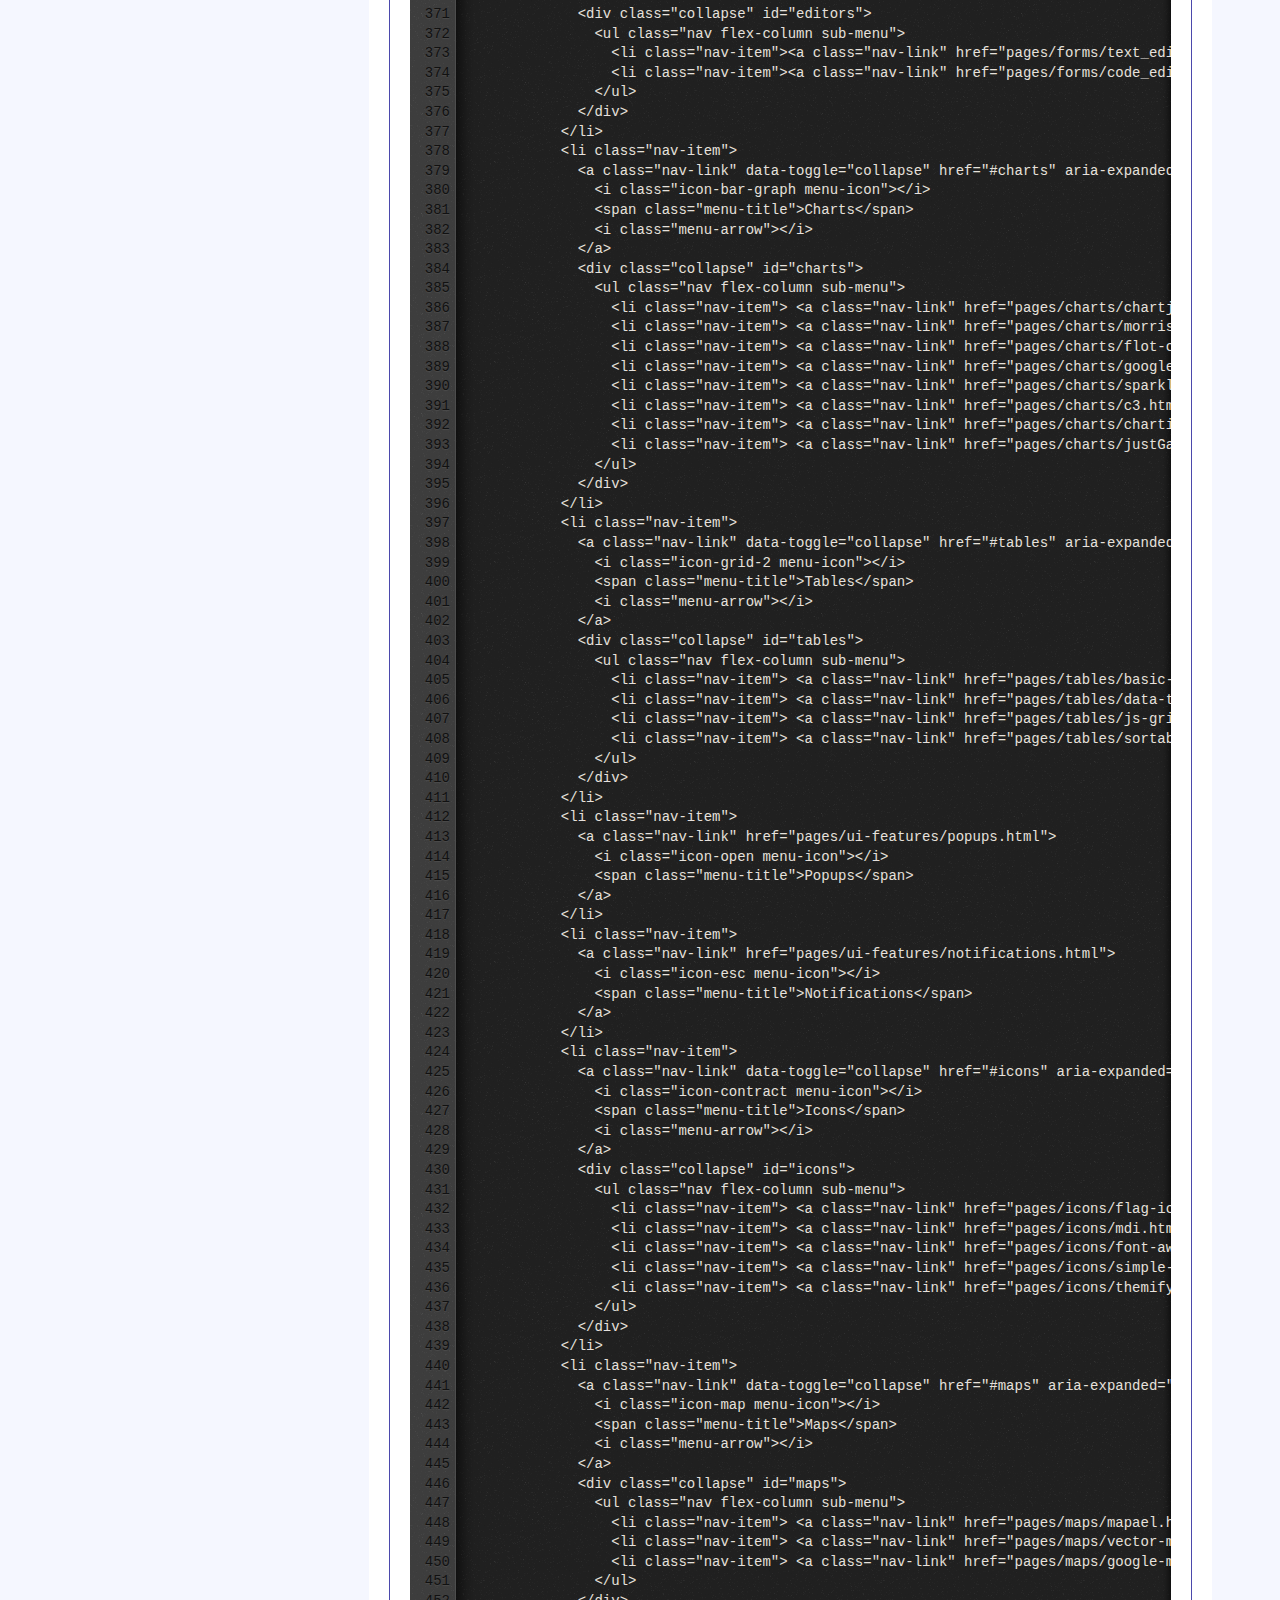
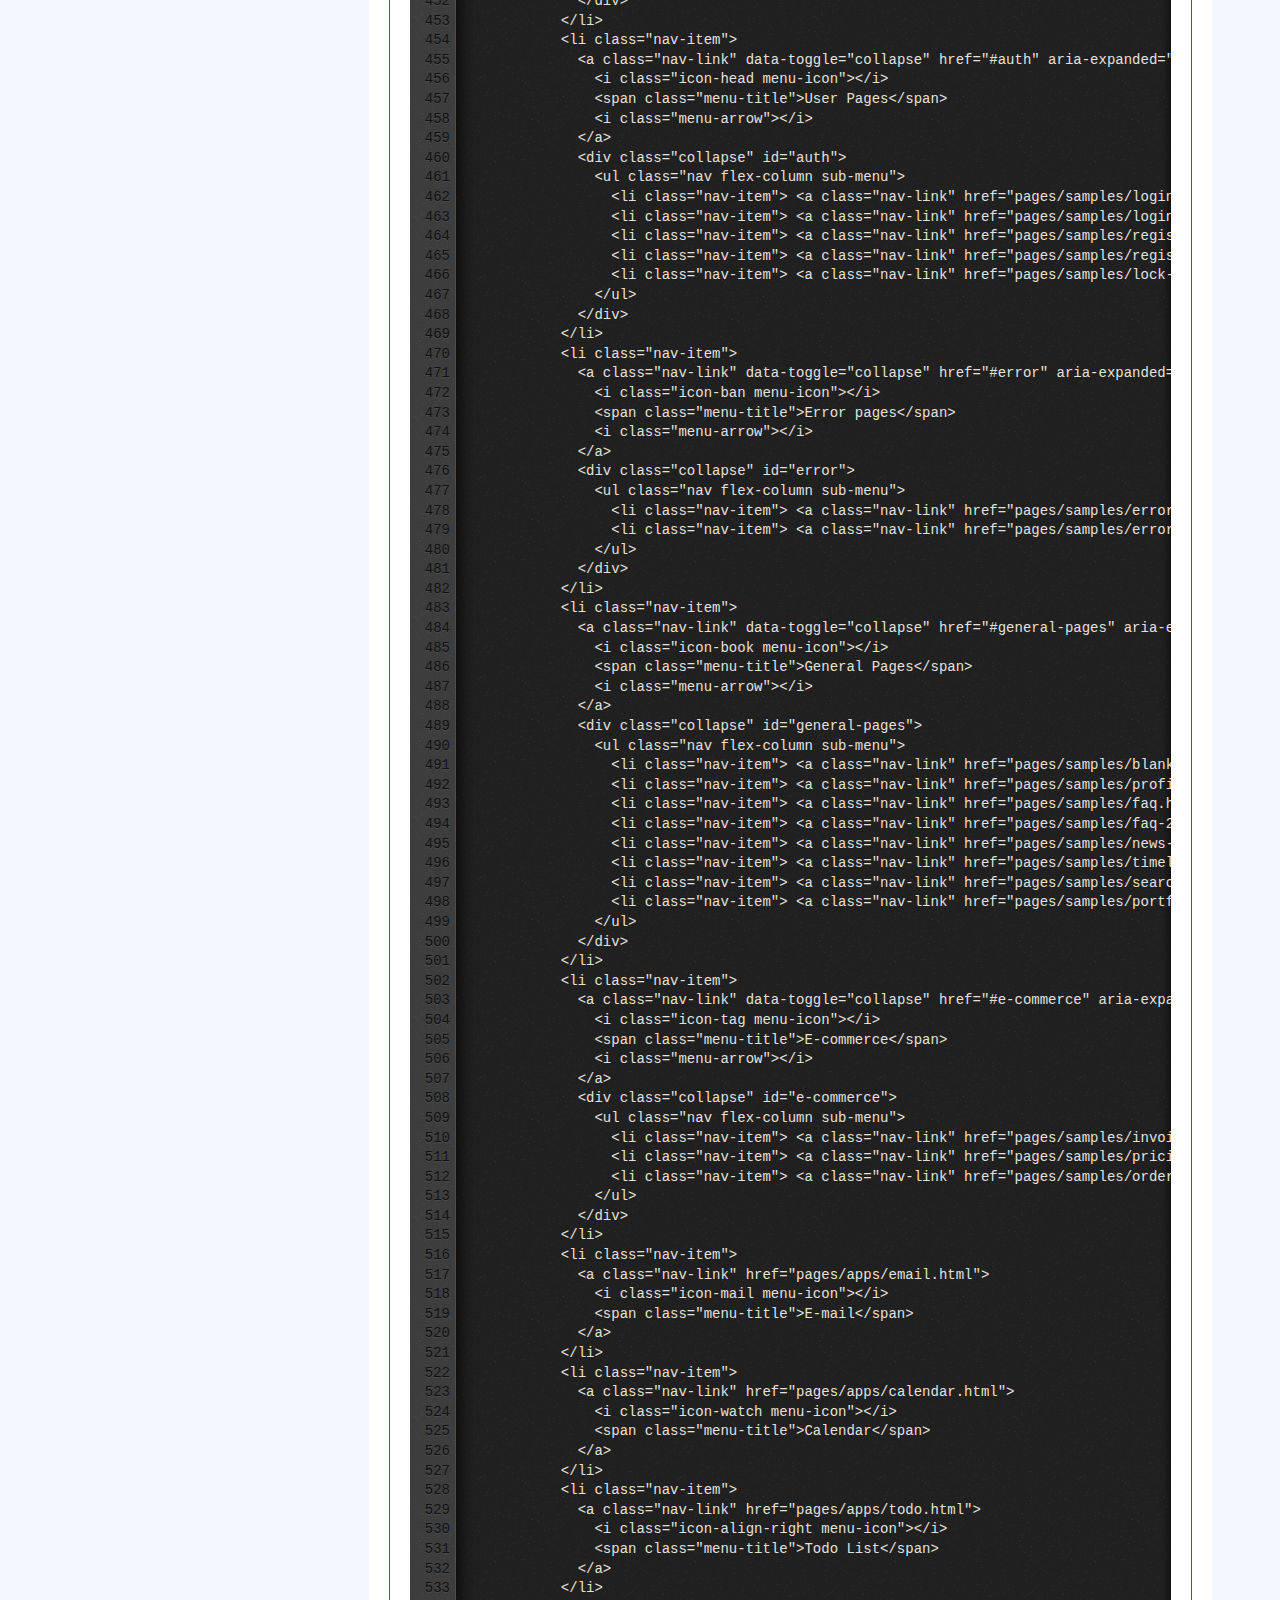
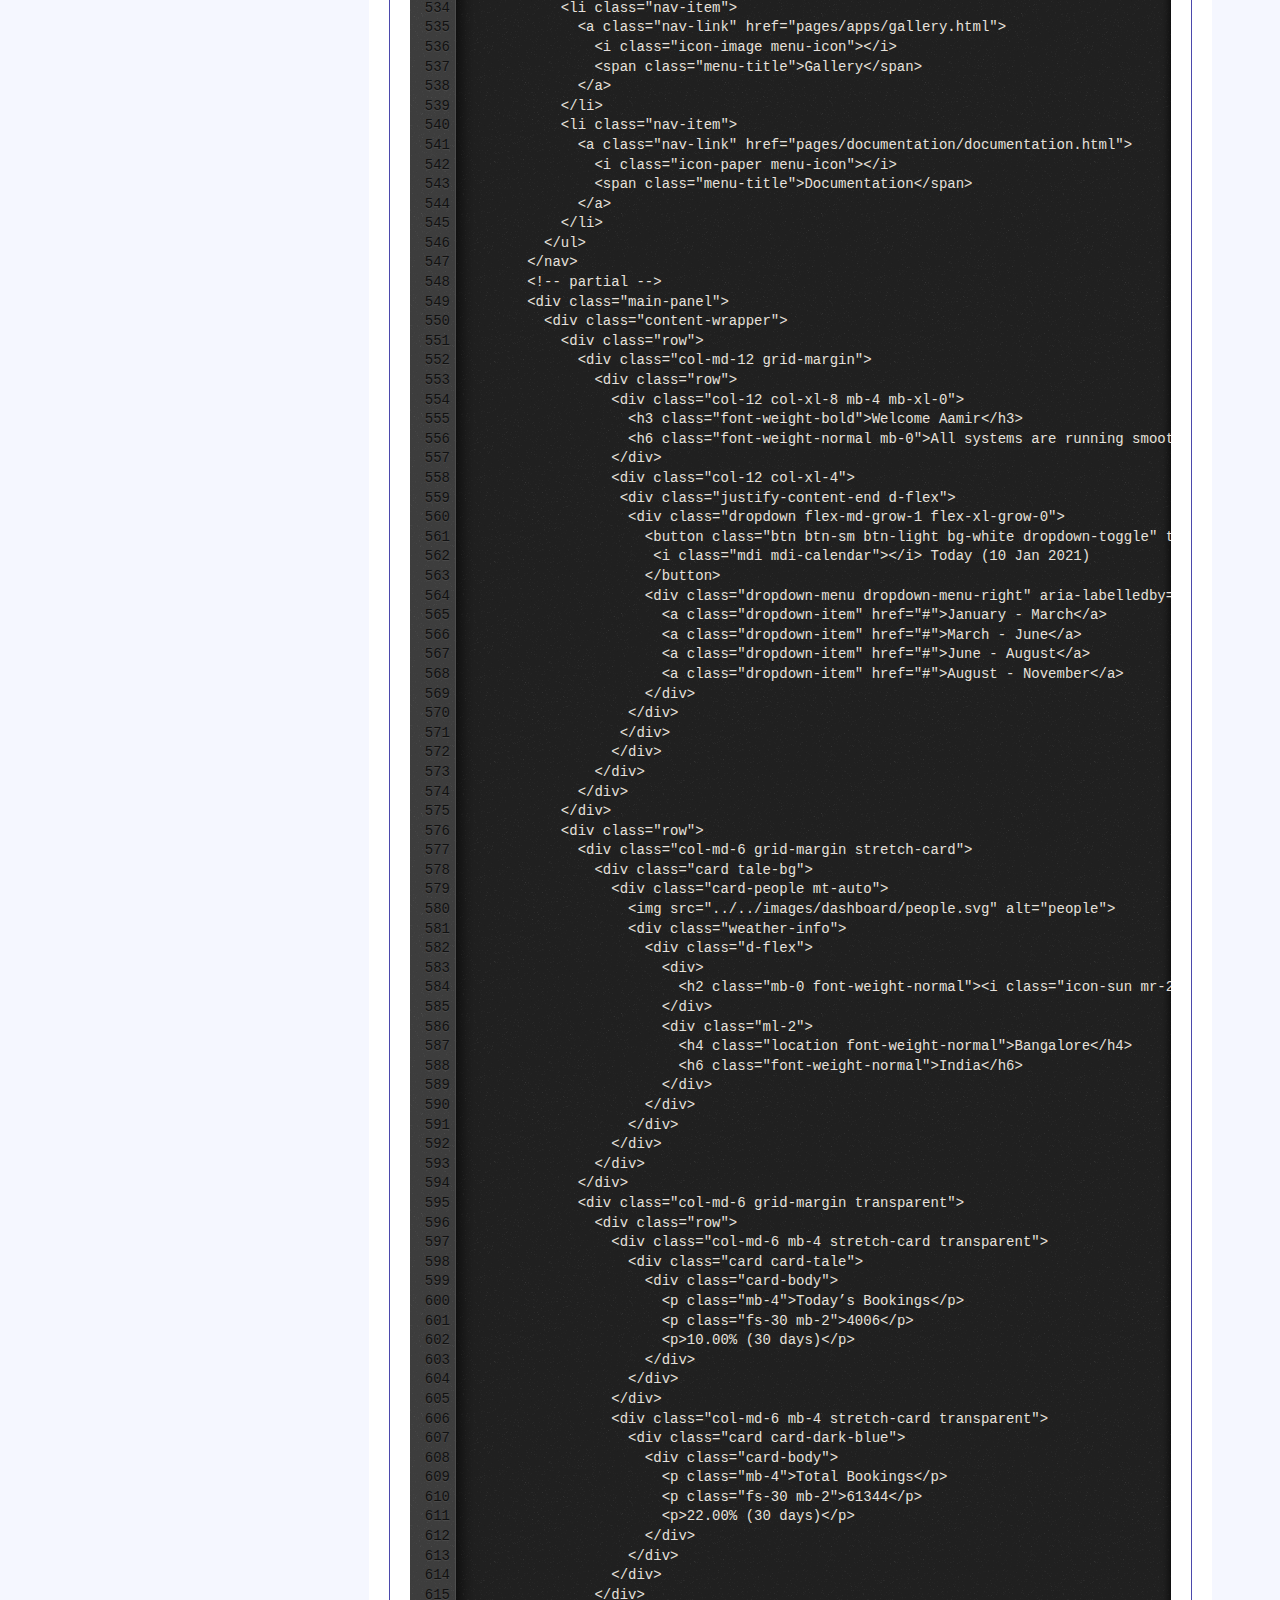
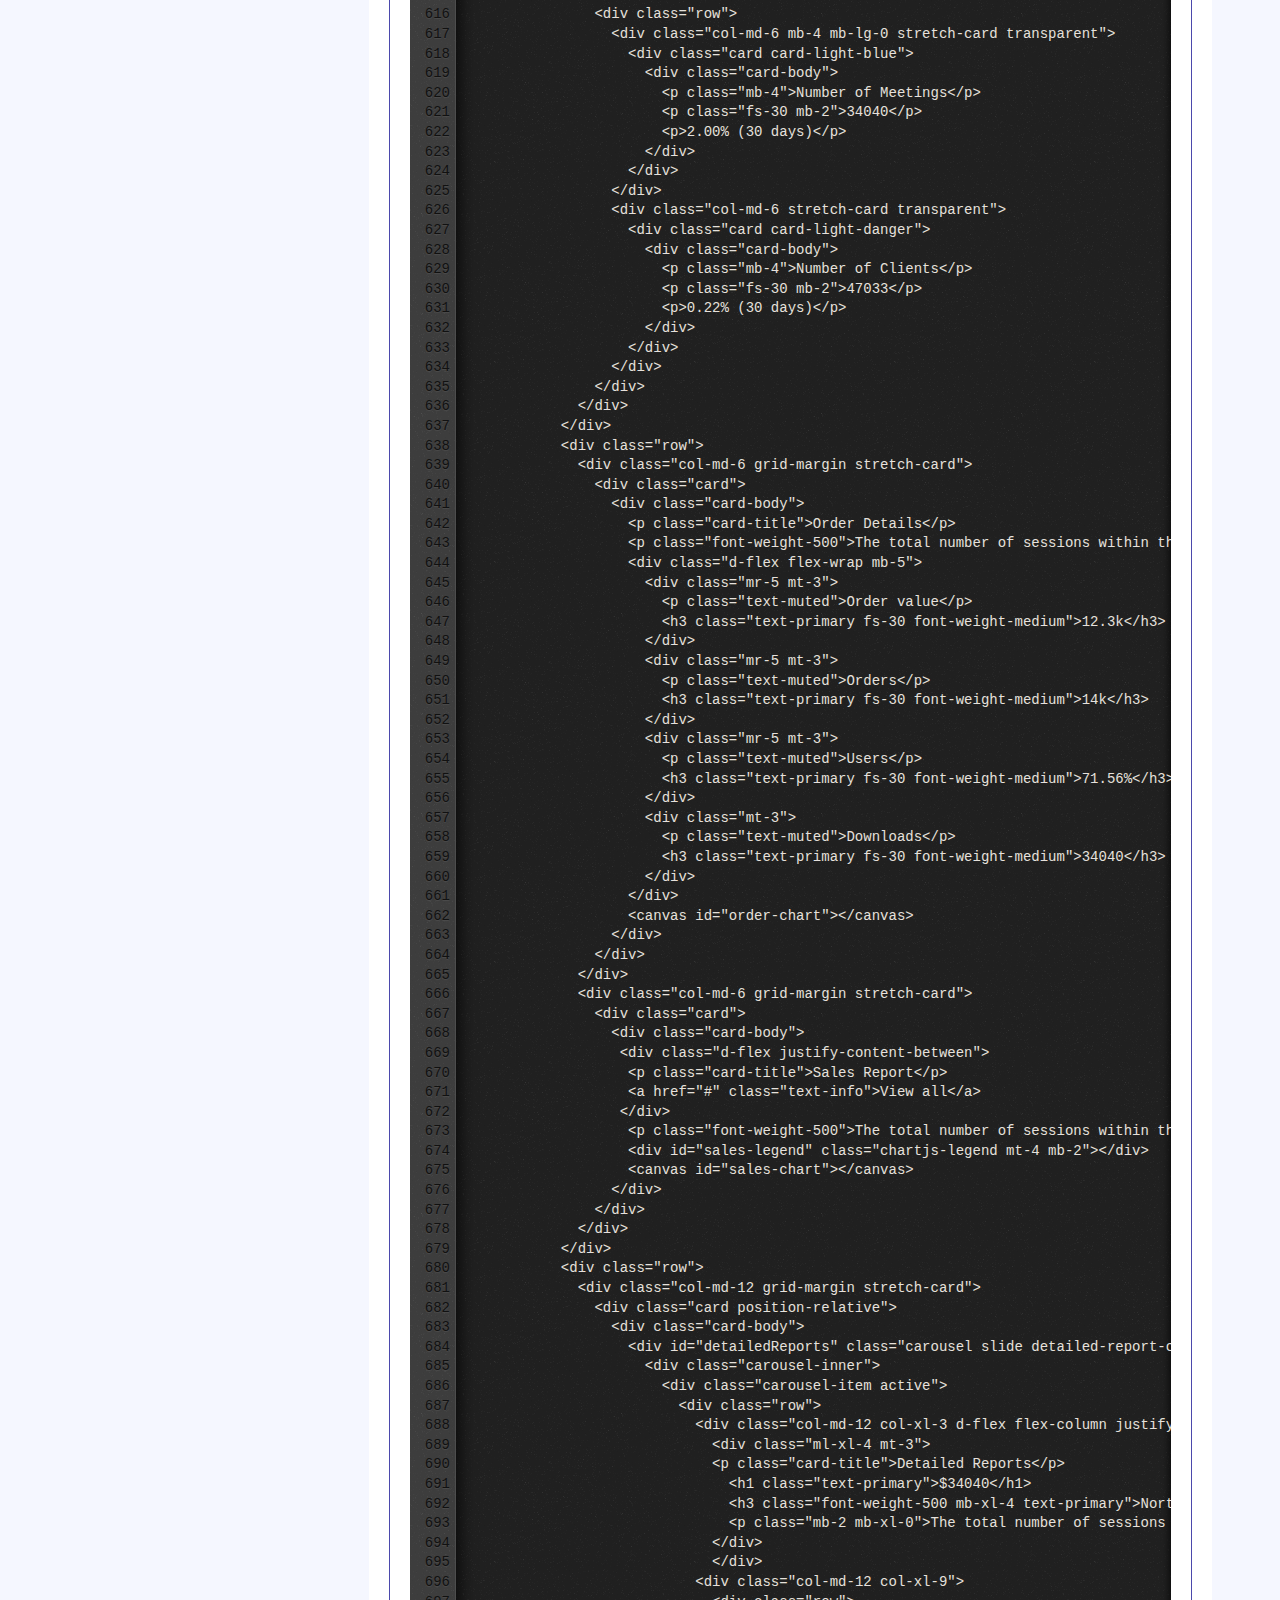
==== commit b12f3191: "added table search and filters" ====
--- a/docs/documentation.html
+++ b/docs/documentation.html
@@ -6,7 +6,7 @@
   <!-- Required meta tags -->
   <meta charset="utf-8">
   <meta name="viewport" content="width=device-width, initial-scale=1, shrink-to-fit=no">
-  <title>PsyShell - Admin Admin Dashboard</title>
+  <title>PsyShell - Admin Dashboard</title>
   <!-- plugins:css -->
   <link rel="stylesheet" href="../template/vendors/ti-icons/css/themify-icons.css">
   <link rel="stylesheet" href="../template/vendors/css/vendor.bundle.base.css">
@@ -81,8 +81,8 @@
                     <div class="card">
                         <div class="card-body">
                             <h3 class="mb-4">Introduction</h3>
-                            <p>PsyShell - Admin Admin is a responsive HTML template that is based on the CSS framework Bootstrap 4 and it is built with Sass. Sass compiler makes it easier to code and customize. If you are unfamiliar with Bootstrap or Sass, visit their
-                                website and read through the documentation. All of Bootstrap components have been modified to fit the style of PsyShell - Admin Admin and provide a consistent look throughout the template.</p>
+                            <p>PsyShell - Admin is a responsive HTML template that is based on the CSS framework Bootstrap 4 and it is built with Sass. Sass compiler makes it easier to code and customize. If you are unfamiliar with Bootstrap or Sass, visit their
+                                website and read through the documentation. All of Bootstrap components have been modified to fit the style of PsyShell - Admin and provide a consistent look throughout the template.</p>
                             <p>Before you start working with the template, we suggest you go through the pages that are bundled with the theme. Most of the template example pages contain quick tips on how to create or use a component which can
                                 be really helpful when you need to create something on the fly.</p>
                             <p class="d-inline"><strong>Note</strong>: We are trying our best to document how to use the template. If you think that something is missing from the documentation, please do not hesitate to tell us about it. If you have any questions or issues regarding this theme please use Envato support form on our profile or email us at <a class="d-inline text-info" href="mailto:support@bootstrapdash.com">support@bootstrapdash.com</a></p>
@@ -157,8 +157,8 @@
                       <div class="card-body">
                             <h3>Basic structure</h3>
                             <p class="mb-5">
-                              The below snippet shows the basic HTML structure of PsyShell - Admin Admin.
-                              Please note that all the stylesheets and script files in the below snippet should be included to render PsyShell - Admin Admin styles.
+                              The below snippet shows the basic HTML structure of PsyShell - Admin.
+                              Please note that all the stylesheets and script files in the below snippet should be included to render PsyShell - Admin styles.
                             </p>
                             <div class="demo-tabs">
                                 <div data-pws-tab="vertical light" data-pws-tab-name="Vertical light">
@@ -171,7 +171,7 @@
     <!-- Required meta tags -->
     <meta charset="utf-8">
     <meta name="viewport" content="width=device-width, initial-scale=1, shrink-to-fit=no">
-    <title>PsyShell - Admin Admin</title>
+    <title>PsyShell - Admin</title>
     <!-- plugins:css -->
     <link rel="stylesheet" href="../../vendors/ti-icons/css/themify-icons.css">
     <link rel="stylesheet" href="../../vendors/feather/feather.css">
@@ -2277,7 +2277,7 @@
                   <div class="card">
                     <div class="card-body">
                       <h3 class="my-4">Credits</h3>
-                      <p>We have used the following plugins in PsyShell - Admin admin</p>
+                      <p>We have used the following plugins in PsyShell - Admin</p>
                       <div class="row">
                         <div class="col-12 col-md-6">
                           <ul class="list-ticked">
